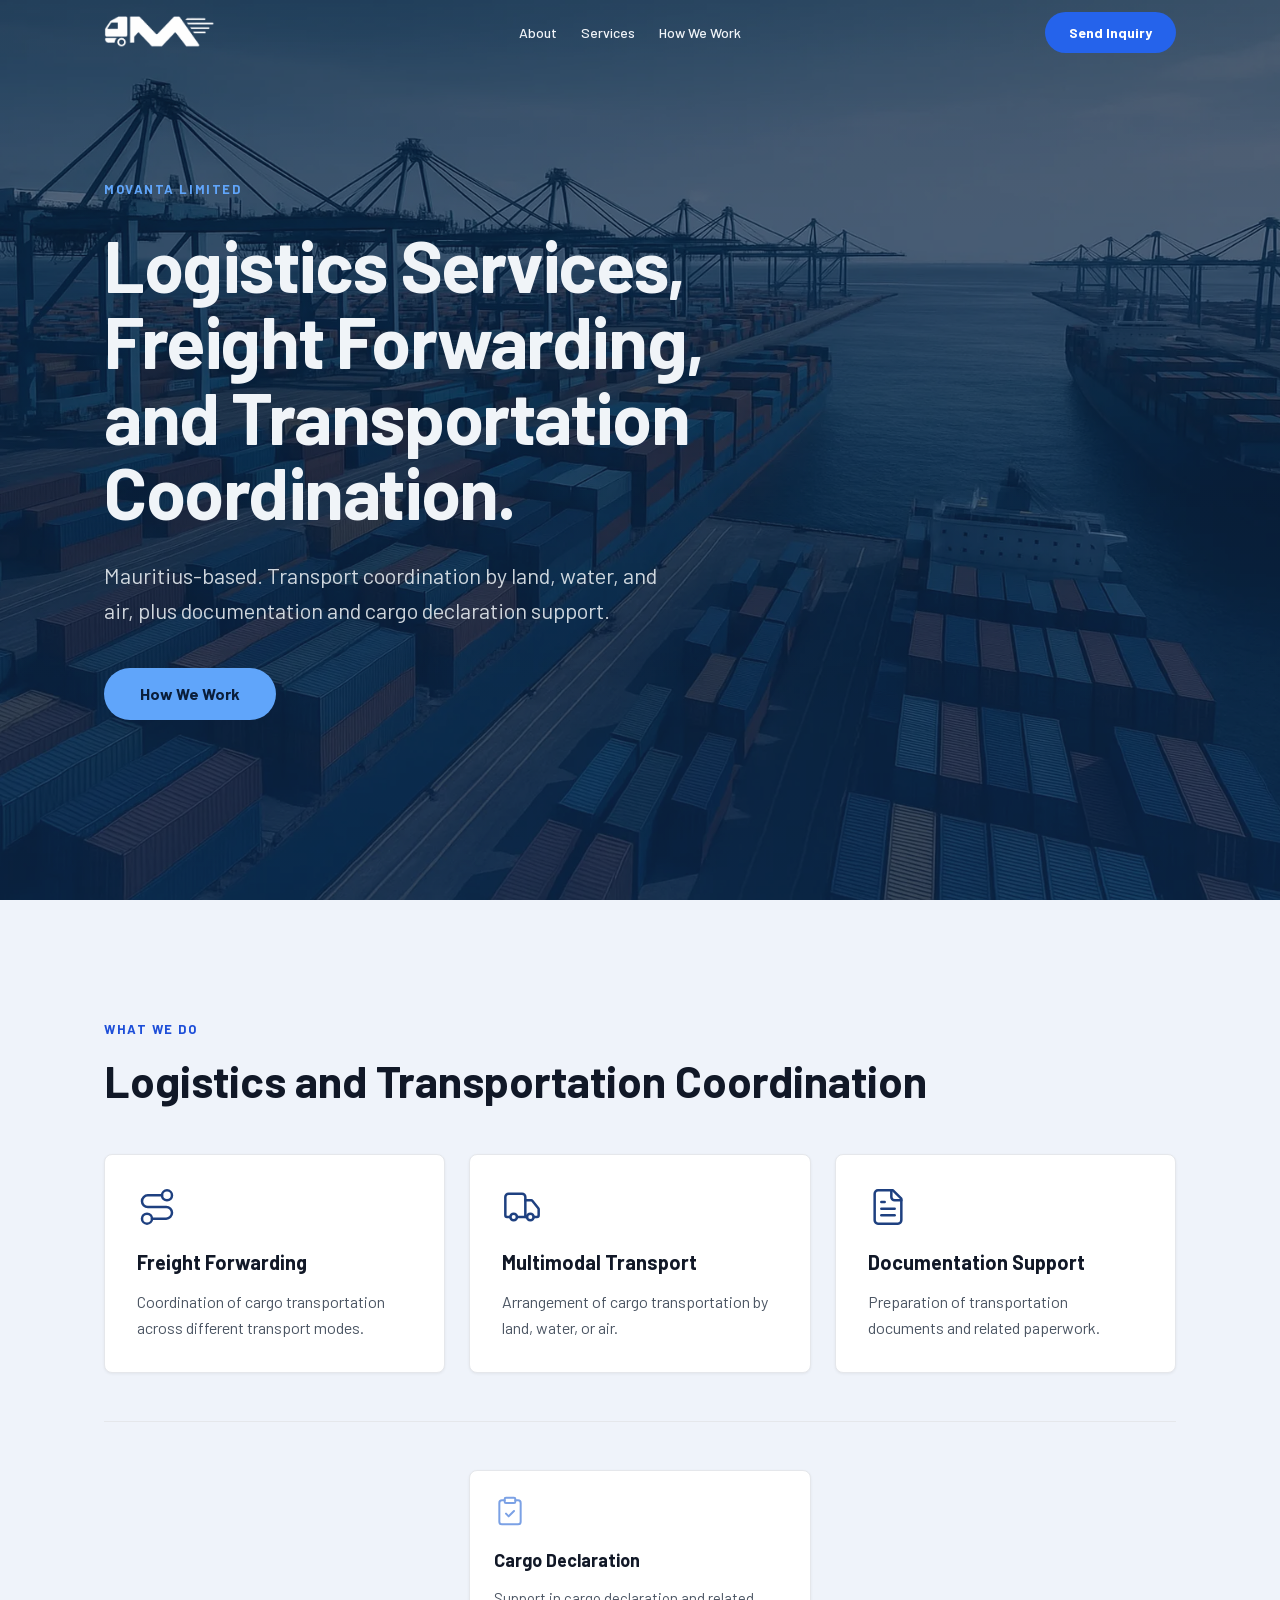
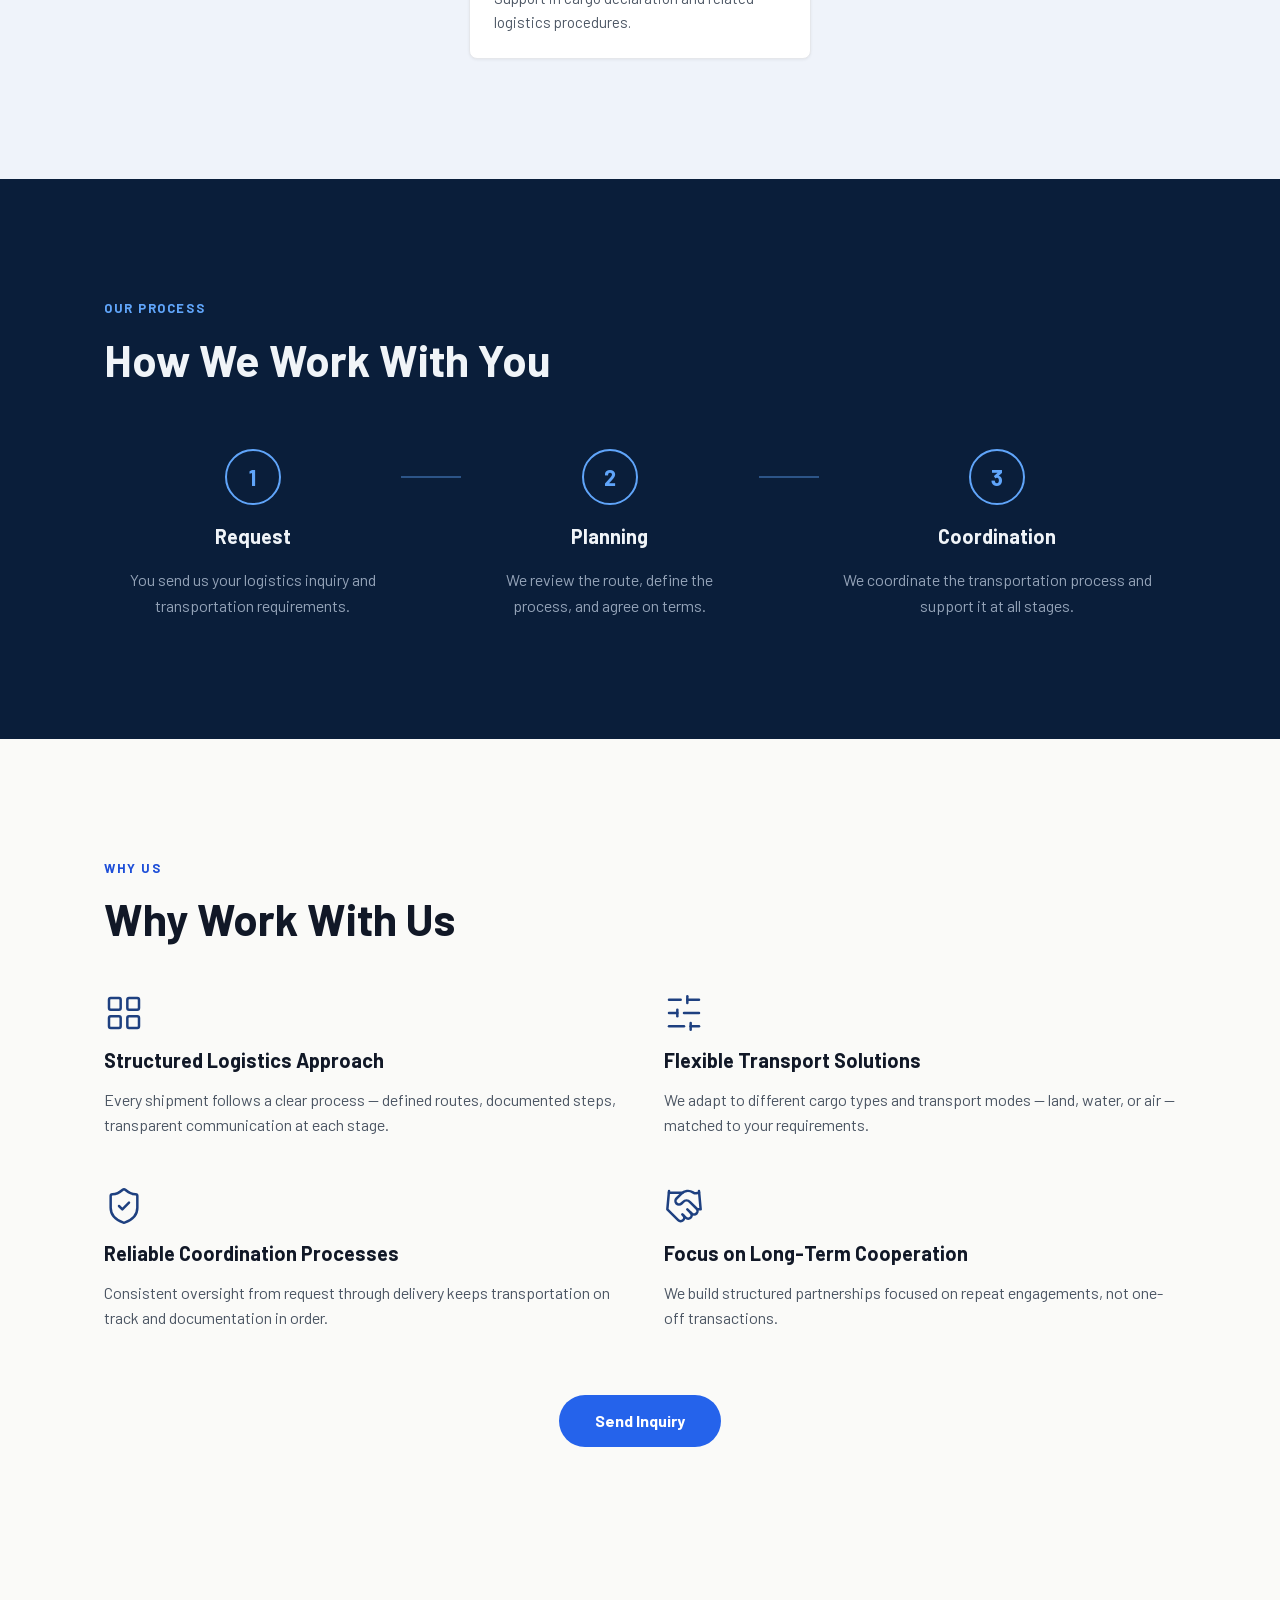
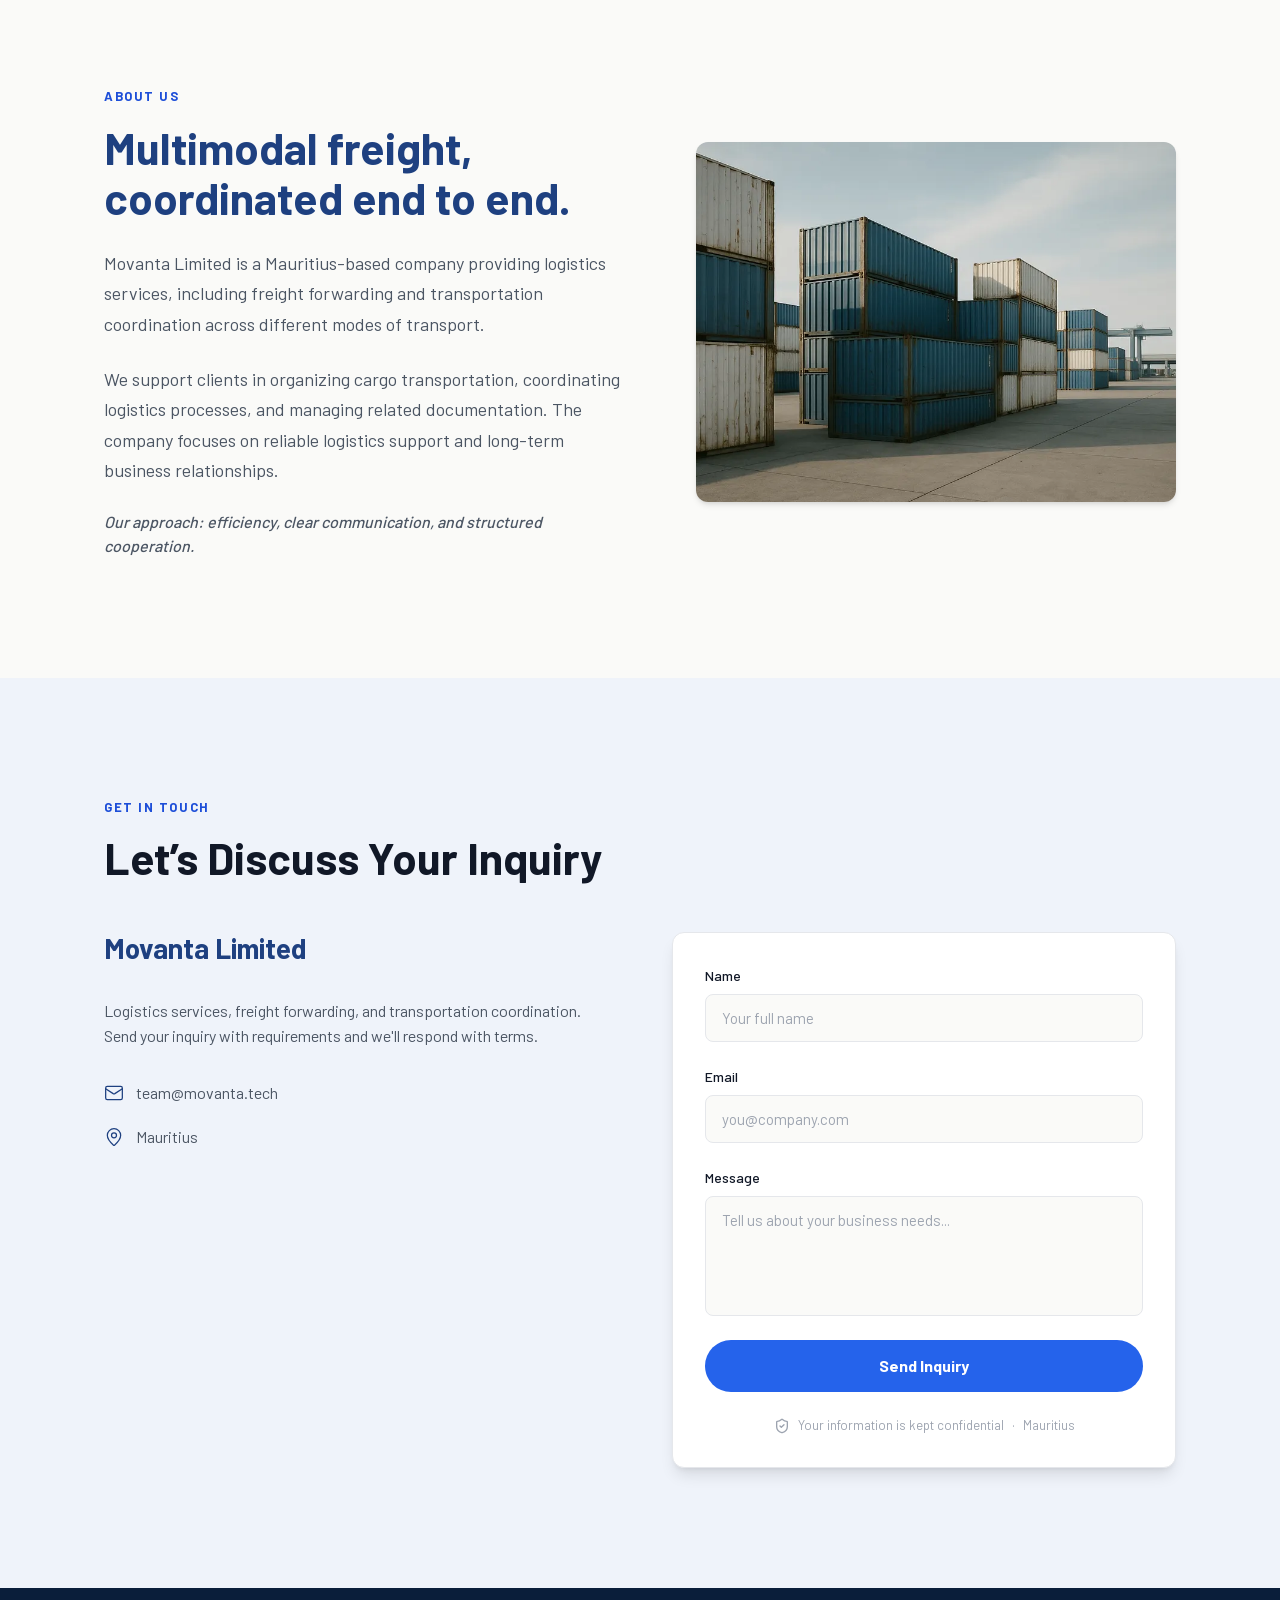
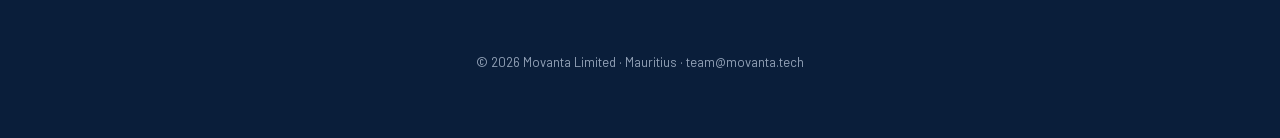
==== index.html @ 5a1a5548 "Deploy Movanta Limited website" ====
<!DOCTYPE html><!--Eg9eh6XH6yur9FbLB92dG--><html lang="en" class="__variable_bf9c13 __variable_6887cf"><head><meta charSet="utf-8"/><meta name="viewport" content="width=device-width, initial-scale=1"/><link rel="preload" href="/_next/static/media/61d96c4884191721-s.p.woff2" as="font" crossorigin="" type="font/woff2"/><link rel="preload" href="/_next/static/media/6ad0344ed98ac2e9-s.p.woff2" as="font" crossorigin="" type="font/woff2"/><link rel="preload" href="/_next/static/media/b0bb26939bb40fdb-s.p.woff2" as="font" crossorigin="" type="font/woff2"/><link rel="preload" as="image" href="/logo.png"/><link rel="stylesheet" href="/_next/static/css/20b2d3575bf70e50.css" data-precedence="next"/><link rel="preload" as="script" fetchPriority="low" href="/_next/static/chunks/webpack-4cebb625571c36fb.js"/><script src="/_next/static/chunks/4bd1b696-c023c6e3521b1417.js" async=""></script><script src="/_next/static/chunks/255-aaafc19c72668c72.js" async=""></script><script src="/_next/static/chunks/main-app-97379b2c31d2f01f.js" async=""></script><script src="/_next/static/chunks/931-a537509458502639.js" async=""></script><script src="/_next/static/chunks/app/page-fc265d6bd33efd11.js" async=""></script><meta name="next-size-adjust" content=""/><meta name="theme-color" content="#0a1e3a"/><title>Movanta — Logistics Services &amp; Freight Forwarding</title><meta name="description" content="Mauritius-based logistics support, freight forwarding, and transportation coordination for businesses operating across different regions."/><link rel="canonical" href="https://movanta.mu"/><meta property="og:title" content="Movanta — Logistics Services &amp; Freight Forwarding"/><meta property="og:description" content="Mauritius-based logistics support, freight forwarding, and transportation coordination for businesses operating across different regions."/><meta property="og:url" content="https://movanta.mu"/><meta property="og:image" content="https://movanta.mu/og.jpg"/><meta property="og:type" content="website"/><meta name="twitter:card" content="summary_large_image"/><meta name="twitter:title" content="Movanta — Logistics Services &amp; Freight Forwarding"/><meta name="twitter:description" content="Mauritius-based logistics support, freight forwarding, and transportation coordination for businesses operating across different regions."/><meta name="twitter:image" content="https://movanta.mu/og.jpg"/><link rel="icon" href="/favicon.png"/><script src="/_next/static/chunks/polyfills-42372ed130431b0a.js" noModule=""></script></head><body class="font-body antialiased"><div hidden=""><!--$--><!--/$--></div><header class="fixed top-0 left-0 z-50 w-full transition-all duration-200 ease-out bg-transparent"><nav class="mx-auto flex h-16 max-w-[1200px] items-center justify-between px-5 md:px-16"><a class="flex items-center" aria-label="Movanta" href="/"><img alt="Movanta" width="400" height="300" decoding="async" data-nimg="1" class="h-7 w-auto brightness-0 invert md:h-8" style="color:transparent" src="/logo.png"/></a><div class="hidden items-center gap-6 md:flex"><a class="font-body text-[14px] font-medium text-ink-light transition-colors hover:text-navy-400" href="#about">About</a><a class="font-body text-[14px] font-medium text-ink-light transition-colors hover:text-navy-400" href="#services">Services</a><a class="font-body text-[14px] font-medium text-ink-light transition-colors hover:text-navy-400" href="#how-we-work">How We Work</a></div><div class="flex items-center gap-4"><a class="hidden rounded-full bg-cta px-6 py-2.5 font-body text-[14px] font-semibold text-white transition-all hover:scale-[1.02] hover:bg-cta-hover md:inline-flex" href="#contacts">Send Inquiry</a><button class="-mr-3 rounded-lg p-3 text-ink-light transition-colors active:bg-white/5 md:hidden" aria-label="Open menu" aria-expanded="false" aria-controls="mobile-menu"><svg xmlns="http://www.w3.org/2000/svg" width="24" height="24" viewBox="0 0 24 24" fill="none" stroke="currentColor" stroke-width="2" stroke-linecap="round" stroke-linejoin="round" class="lucide lucide-menu" aria-hidden="true"><path d="M4 12h16"></path><path d="M4 18h16"></path><path d="M4 6h16"></path></svg></button></div></nav><div id="mobile-menu" aria-hidden="true" class="overflow-hidden bg-navy-950/95 backdrop-blur-[12px] transition-[max-height,opacity] duration-200 ease-out motion-reduce:transition-none md:hidden max-h-0 opacity-0"><div class="flex flex-col gap-1 px-5 pb-10 pt-2"><a tabindex="-1" class="-mx-2 block rounded-lg px-2 py-3 font-body text-[16px] font-medium text-ink-light transition-colors active:bg-white/5" href="#about">About</a><a tabindex="-1" class="-mx-2 block rounded-lg px-2 py-3 font-body text-[16px] font-medium text-ink-light transition-colors active:bg-white/5" href="#services">Services</a><a tabindex="-1" class="-mx-2 block rounded-lg px-2 py-3 font-body text-[16px] font-medium text-ink-light transition-colors active:bg-white/5" href="#how-we-work">How We Work</a><a tabindex="-1" class="mt-3 flex h-[52px] w-full items-center justify-center rounded-full bg-gold-500 font-body text-[16px] font-semibold text-navy-950 transition-all duration-250 ease-out hover:bg-gold-600 active:scale-[0.98]" href="#contacts">Send Inquiry</a></div></div></header><main><section id="hero" class="relative flex min-h-svh items-center overflow-hidden bg-navy-950 md:bg-gradient-to-b md:from-navy-950 md:to-navy-900 xl:min-h-screen"><div aria-hidden="true" class="absolute inset-0 hidden bg-cover bg-center opacity-35 md:block" style="background-image:url(&#x27;/hero.webp&#x27;)"></div><div class="relative z-10 mx-auto w-full max-w-[1200px] px-5 py-20 md:px-16 md:py-0"><div class="hero-animate flex max-w-[880px] flex-col gap-7"><p class="font-body text-[13px] font-semibold uppercase tracking-[0.12em] text-gold-500">Movanta Limited</p><h1 class="text-balance font-heading text-[clamp(1.75rem,7.5vw,2rem)] font-bold leading-[1.05] tracking-[-0.02em] text-ink-light md:text-[56px] lg:text-[72px]">Logistics Services, Freight Forwarding, and Transportation Coordination.</h1><p class="max-w-[580px] font-body text-[18px] font-normal leading-[1.6] text-ink-light/85 md:text-[20px] lg:text-[22px]">Mauritius-based. Transport coordination by land, water, and air, plus documentation and cargo declaration support.</p><div class="pt-3"><a class="inline-flex h-[52px] items-center justify-center rounded-full px-9 font-body text-[16px] font-semibold transition-all duration-250 ease-out bg-gold-500 text-navy-950 hover:bg-gold-600 hover:scale-[1.02]  disabled:cursor-not-allowed disabled:opacity-60" href="#how-we-work">How We Work</a></div></div></div><a aria-label="Scroll to next section" aria-hidden="false" tabindex="0" class="absolute inset-x-0 bottom-6 mx-auto w-fit text-gold-500/70 transition-opacity duration-300 hover:text-gold-500 md:hidden animate-scroll-hint" href="#services"><svg xmlns="http://www.w3.org/2000/svg" width="28" height="28" viewBox="0 0 24 24" fill="none" stroke="currentColor" stroke-width="1.5" stroke-linecap="round" stroke-linejoin="round" class="lucide lucide-chevron-down" aria-hidden="true"><path d="m6 9 6 6 6-6"></path></svg></a></section><div class="sr-hidden sr-mobile-on"><section id="services" class="scroll-mt-[48px] bg-surface-tinted"><div class="mx-auto max-w-[1200px] px-5 py-20 md:px-16 md:py-[80px] xl:py-[120px] flex flex-col gap-12 md:gap-10 xl:gap-12"><div class="flex flex-col gap-4"><p class="font-body text-[13px] font-semibold uppercase tracking-[0.12em] text-gold-700">What We Do</p><h2 class="text-balance font-heading text-[28px] font-semibold leading-[1.15] md:text-[36px] lg:text-[44px] text-ink">Logistics and Transportation Coordination</h2></div><div class="grid grid-cols-1 gap-4 md:grid-cols-2 md:gap-6 lg:grid-cols-3"><div class="flex h-full flex-col gap-5 rounded-lg border border-line bg-surface-card shadow-[0_1px_3px_rgba(0,0,0,0.06)] transition-all duration-300 ease-out hover:-translate-y-1 hover:shadow-[0_4px_12px_rgba(0,0,0,0.1)] p-8"><svg xmlns="http://www.w3.org/2000/svg" width="40" height="40" viewBox="0 0 24 24" fill="none" stroke="currentColor" stroke-width="1.5" stroke-linecap="round" stroke-linejoin="round" class="lucide lucide-route text-navy-800" aria-hidden="true"><circle cx="6" cy="19" r="3"></circle><path d="M9 19h8.5a3.5 3.5 0 0 0 0-7h-11a3.5 3.5 0 0 1 0-7H15"></path><circle cx="18" cy="5" r="3"></circle></svg><div class="flex flex-col gap-3"><h3 class="font-body text-ink text-[20px] font-bold">Freight Forwarding</h3><p class="font-body font-normal leading-[1.6] text-ink-muted text-[16px]">Coordination of cargo transportation across different transport modes.</p></div></div><div class="flex h-full flex-col gap-5 rounded-lg border border-line bg-surface-card shadow-[0_1px_3px_rgba(0,0,0,0.06)] transition-all duration-300 ease-out hover:-translate-y-1 hover:shadow-[0_4px_12px_rgba(0,0,0,0.1)] p-8"><svg xmlns="http://www.w3.org/2000/svg" width="40" height="40" viewBox="0 0 24 24" fill="none" stroke="currentColor" stroke-width="1.5" stroke-linecap="round" stroke-linejoin="round" class="lucide lucide-truck text-navy-800" aria-hidden="true"><path d="M14 18V6a2 2 0 0 0-2-2H4a2 2 0 0 0-2 2v11a1 1 0 0 0 1 1h2"></path><path d="M15 18H9"></path><path d="M19 18h2a1 1 0 0 0 1-1v-3.65a1 1 0 0 0-.22-.624l-3.48-4.35A1 1 0 0 0 17.52 8H14"></path><circle cx="17" cy="18" r="2"></circle><circle cx="7" cy="18" r="2"></circle></svg><div class="flex flex-col gap-3"><h3 class="font-body text-ink text-[20px] font-bold">Multimodal Transport</h3><p class="font-body font-normal leading-[1.6] text-ink-muted text-[16px]">Arrangement of cargo transportation by land, water, or air.</p></div></div><div class="flex h-full flex-col gap-5 rounded-lg border border-line bg-surface-card shadow-[0_1px_3px_rgba(0,0,0,0.06)] transition-all duration-300 ease-out hover:-translate-y-1 hover:shadow-[0_4px_12px_rgba(0,0,0,0.1)] p-8"><svg xmlns="http://www.w3.org/2000/svg" width="40" height="40" viewBox="0 0 24 24" fill="none" stroke="currentColor" stroke-width="1.5" stroke-linecap="round" stroke-linejoin="round" class="lucide lucide-file-text text-navy-800" aria-hidden="true"><path d="M15 2H6a2 2 0 0 0-2 2v16a2 2 0 0 0 2 2h12a2 2 0 0 0 2-2V7Z"></path><path d="M14 2v4a2 2 0 0 0 2 2h4"></path><path d="M10 9H8"></path><path d="M16 13H8"></path><path d="M16 17H8"></path></svg><div class="flex flex-col gap-3"><h3 class="font-body text-ink text-[20px] font-bold">Documentation Support</h3><p class="font-body font-normal leading-[1.6] text-ink-muted text-[16px]">Preparation of transportation documents and related paperwork.</p></div></div></div><hr class="border-line"/><div class="flex flex-col gap-4 md:flex-row md:justify-center md:gap-6"><div class="md:w-[calc((100%-1.5rem)/2)] md:shrink-0 lg:w-[calc((100%-3rem)/3)]"><div class="flex h-full flex-col gap-5 rounded-lg border border-line bg-surface-card shadow-[0_1px_3px_rgba(0,0,0,0.06)] transition-all duration-300 ease-out hover:-translate-y-1 hover:shadow-[0_4px_12px_rgba(0,0,0,0.1)] p-6"><svg xmlns="http://www.w3.org/2000/svg" width="32" height="32" viewBox="0 0 24 24" fill="none" stroke="currentColor" stroke-width="1.5" stroke-linecap="round" stroke-linejoin="round" class="lucide lucide-clipboard-check text-navy-400" aria-hidden="true"><rect width="8" height="4" x="8" y="2" rx="1" ry="1"></rect><path d="M16 4h2a2 2 0 0 1 2 2v14a2 2 0 0 1-2 2H6a2 2 0 0 1-2-2V6a2 2 0 0 1 2-2h2"></path><path d="m9 14 2 2 4-4"></path></svg><div class="flex flex-col gap-3"><h3 class="font-body text-ink text-[18px] font-semibold">Cargo Declaration</h3><p class="font-body font-normal leading-[1.6] text-ink-muted text-[15px]">Support in cargo declaration and related logistics procedures.</p></div></div></div></div></div></section></div><div class="sr-hidden"><section id="how-we-work" class="scroll-mt-[48px] bg-navy-950"><div class="mx-auto max-w-[1200px] px-5 py-20 md:px-16 md:py-[80px] xl:py-[120px] flex flex-col gap-12 md:gap-10 xl:gap-12"><div class="flex flex-col gap-4"><p class="font-body text-[13px] font-semibold uppercase tracking-[0.12em] text-gold-500">Our Process</p><h2 class="text-balance font-heading text-[28px] font-semibold leading-[1.15] md:text-[36px] lg:text-[44px] text-ink-light">How We Work With You</h2></div><div class="flex flex-col gap-4 pt-4 lg:flex-row lg:items-start lg:gap-0"><div class="flex flex-1 flex-col items-center lg:flex-row lg:items-start"><div class="flex flex-1 flex-col items-center gap-4 px-6"><div class="flex h-14 w-14 items-center justify-center rounded-full border-2 border-gold-500 bg-transparent"><span class="font-heading text-[22px] font-semibold text-gold-500">1</span></div><h3 class="text-center font-body text-[20px] font-bold text-ink-light">Request</h3><p class="text-center font-body text-[16px] font-normal leading-[1.6] text-ink-light-muted">You send us your logistics inquiry and transportation requirements.</p></div><div class="hidden h-14 w-[60px] items-center justify-center lg:flex"><div class="h-[2px] w-full bg-gold-500/40"></div></div><div class="mt-4 flex h-8 w-full items-center justify-center lg:hidden"><div class="h-full w-[2px] bg-gold-500/40"></div></div></div><div class="flex flex-1 flex-col items-center lg:flex-row lg:items-start"><div class="flex flex-1 flex-col items-center gap-4 px-6"><div class="flex h-14 w-14 items-center justify-center rounded-full border-2 border-gold-500 bg-transparent"><span class="font-heading text-[22px] font-semibold text-gold-500">2</span></div><h3 class="text-center font-body text-[20px] font-bold text-ink-light">Planning</h3><p class="text-center font-body text-[16px] font-normal leading-[1.6] text-ink-light-muted">We review the route, define the process, and agree on terms.</p></div><div class="hidden h-14 w-[60px] items-center justify-center lg:flex"><div class="h-[2px] w-full bg-gold-500/40"></div></div><div class="mt-4 flex h-8 w-full items-center justify-center lg:hidden"><div class="h-full w-[2px] bg-gold-500/40"></div></div></div><div class="flex flex-1 flex-col items-center lg:flex-row lg:items-start"><div class="flex flex-1 flex-col items-center gap-4 px-6"><div class="flex h-14 w-14 items-center justify-center rounded-full border-2 border-gold-500 bg-transparent"><span class="font-heading text-[22px] font-semibold text-gold-500">3</span></div><h3 class="text-center font-body text-[20px] font-bold text-ink-light">Coordination</h3><p class="text-center font-body text-[16px] font-normal leading-[1.6] text-ink-light-muted">We coordinate the transportation process and support it at all stages.</p></div></div></div></div></section></div><div class="sr-hidden"><section id="why-us" class="scroll-mt-[48px] bg-surface-warm"><div class="mx-auto max-w-[1200px] px-5 py-20 md:px-16 md:py-[80px] xl:py-[120px] flex flex-col gap-12 md:gap-10 xl:gap-12"><div class="flex flex-col gap-4"><p class="font-body text-[13px] font-semibold uppercase tracking-[0.12em] text-gold-700">Why Us</p><h2 class="text-balance font-heading text-[28px] font-semibold leading-[1.15] md:text-[36px] lg:text-[44px] text-ink">Why Work With Us</h2></div><div class="grid grid-cols-1 gap-10 md:grid-cols-2 md:gap-x-8 md:gap-y-10 xl:gap-12"><div class="flex flex-col gap-3"><svg xmlns="http://www.w3.org/2000/svg" width="40" height="40" viewBox="0 0 24 24" fill="none" stroke="currentColor" stroke-width="1.5" stroke-linecap="round" stroke-linejoin="round" class="lucide lucide-layout-grid text-navy-800" aria-hidden="true"><rect width="7" height="7" x="3" y="3" rx="1"></rect><rect width="7" height="7" x="14" y="3" rx="1"></rect><rect width="7" height="7" x="14" y="14" rx="1"></rect><rect width="7" height="7" x="3" y="14" rx="1"></rect></svg><h3 class="font-body text-[20px] font-bold text-ink">Structured Logistics Approach</h3><p class="font-body text-[16px] font-normal leading-[1.6] text-ink-muted">Every shipment follows a clear process — defined routes, documented steps, transparent communication at each stage.</p></div><div class="flex flex-col gap-3"><svg xmlns="http://www.w3.org/2000/svg" width="40" height="40" viewBox="0 0 24 24" fill="none" stroke="currentColor" stroke-width="1.5" stroke-linecap="round" stroke-linejoin="round" class="lucide lucide-sliders-horizontal text-navy-800" aria-hidden="true"><line x1="21" x2="14" y1="4" y2="4"></line><line x1="10" x2="3" y1="4" y2="4"></line><line x1="21" x2="12" y1="12" y2="12"></line><line x1="8" x2="3" y1="12" y2="12"></line><line x1="21" x2="16" y1="20" y2="20"></line><line x1="12" x2="3" y1="20" y2="20"></line><line x1="14" x2="14" y1="2" y2="6"></line><line x1="8" x2="8" y1="10" y2="14"></line><line x1="16" x2="16" y1="18" y2="22"></line></svg><h3 class="font-body text-[20px] font-bold text-ink">Flexible Transport Solutions</h3><p class="font-body text-[16px] font-normal leading-[1.6] text-ink-muted">We adapt to different cargo types and transport modes — land, water, or air — matched to your requirements.</p></div><div class="flex flex-col gap-3"><svg xmlns="http://www.w3.org/2000/svg" width="40" height="40" viewBox="0 0 24 24" fill="none" stroke="currentColor" stroke-width="1.5" stroke-linecap="round" stroke-linejoin="round" class="lucide lucide-shield-check text-navy-800" aria-hidden="true"><path d="M20 13c0 5-3.5 7.5-7.66 8.95a1 1 0 0 1-.67-.01C7.5 20.5 4 18 4 13V6a1 1 0 0 1 1-1c2 0 4.5-1.2 6.24-2.72a1.17 1.17 0 0 1 1.52 0C14.51 3.81 17 5 19 5a1 1 0 0 1 1 1z"></path><path d="m9 12 2 2 4-4"></path></svg><h3 class="font-body text-[20px] font-bold text-ink">Reliable Coordination Processes</h3><p class="font-body text-[16px] font-normal leading-[1.6] text-ink-muted">Consistent oversight from request through delivery keeps transportation on track and documentation in order.</p></div><div class="flex flex-col gap-3"><svg xmlns="http://www.w3.org/2000/svg" width="40" height="40" viewBox="0 0 24 24" fill="none" stroke="currentColor" stroke-width="1.5" stroke-linecap="round" stroke-linejoin="round" class="lucide lucide-handshake text-navy-800" aria-hidden="true"><path d="m11 17 2 2a1 1 0 1 0 3-3"></path><path d="m14 14 2.5 2.5a1 1 0 1 0 3-3l-3.88-3.88a3 3 0 0 0-4.24 0l-.88.88a1 1 0 1 1-3-3l2.81-2.81a5.79 5.79 0 0 1 7.06-.87l.47.28a2 2 0 0 0 1.42.25L21 4"></path><path d="m21 3 1 11h-2"></path><path d="M3 3 2 14l6.5 6.5a1 1 0 1 0 3-3"></path><path d="M3 4h8"></path></svg><h3 class="font-body text-[20px] font-bold text-ink">Focus on Long-Term Cooperation</h3><p class="font-body text-[16px] font-normal leading-[1.6] text-ink-muted">We build structured partnerships focused on repeat engagements, not one-off transactions.</p></div></div><div class="flex justify-center pt-4"><a class="inline-flex h-[52px] items-center justify-center rounded-full px-9 font-body text-[16px] font-semibold transition-all duration-250 ease-out bg-cta text-white hover:bg-cta-hover hover:scale-[1.02]  disabled:cursor-not-allowed disabled:opacity-60" href="#contacts">Send Inquiry</a></div></div></section></div><div class="sr-hidden"><section id="about" class="scroll-mt-[48px] bg-surface-warm"><div class="mx-auto max-w-[1200px] px-5 py-20 md:px-16 md:py-[80px] xl:py-[120px] flex flex-col items-center gap-16 lg:flex-row"><div class="flex flex-col gap-6 md:flex-1"><div class="flex flex-col gap-4"><p class="font-body text-[13px] font-semibold uppercase tracking-[0.12em] text-gold-700">About Us</p><h2 class="text-balance font-heading text-[28px] font-semibold leading-[1.15] md:text-[36px] lg:text-[44px] text-navy-800">Multimodal freight, coordinated end to end.</h2></div><p class="max-w-[600px] font-body text-[16px] font-normal leading-[1.7] text-ink-muted md:text-[18px]">Movanta Limited is a Mauritius-based company providing logistics services, including freight forwarding and transportation coordination across different modes of transport.</p><p class="max-w-[600px] font-body text-[16px] font-normal leading-[1.7] text-ink-muted md:text-[18px]">We support clients in organizing cargo transportation, coordinating logistics processes, and managing related documentation. The company focuses on reliable logistics support and long-term business relationships.</p><p class="max-w-[480px] font-body text-[16px] font-medium italic leading-[1.5] text-ink-muted">Our approach: efficiency, clear communication, and structured cooperation.</p></div><div class="w-full md:mx-auto md:max-w-[640px] lg:mx-0 lg:w-[480px] lg:max-w-none"><img alt="Movanta logistics coordination" loading="lazy" width="480" height="360" decoding="async" data-nimg="1" class="rounded-xl object-cover shadow-md" style="color:transparent" src="/about.webp"/></div></div></section></div><div class="sr-hidden"><section id="contacts" class="scroll-mt-[48px] bg-surface-tinted"><div class="mx-auto max-w-[1200px] px-5 py-20 md:px-16 md:py-[80px] xl:py-[120px] flex flex-col gap-12 md:gap-10 xl:gap-12"><div class="flex flex-col gap-4"><p class="font-body text-[13px] font-semibold uppercase tracking-[0.12em] text-gold-700">Get in Touch</p><h2 class="text-balance font-heading text-[28px] font-semibold leading-[1.15] md:text-[36px] lg:text-[44px] text-ink">Let’s Discuss Your Inquiry</h2></div><div class="flex flex-col gap-16 lg:flex-row"><div class="flex flex-col gap-8 md:flex-1"><h3 class="font-heading text-[20px] font-semibold leading-[1.2] text-navy-800 md:text-[28px]">Movanta Limited</h3><p class="font-body text-[16px] font-normal leading-[1.6] text-ink-muted">Logistics services, freight forwarding, and transportation coordination. Send your inquiry with requirements and we&#x27;ll respond with terms.</p><div class="flex flex-col gap-5"><div class="flex items-center gap-3"><svg xmlns="http://www.w3.org/2000/svg" width="20" height="20" viewBox="0 0 24 24" fill="none" stroke="currentColor" stroke-width="1.5" stroke-linecap="round" stroke-linejoin="round" class="lucide lucide-mail text-navy-800" aria-hidden="true"><path d="m22 7-8.991 5.727a2 2 0 0 1-2.009 0L2 7"></path><rect x="2" y="4" width="20" height="16" rx="2"></rect></svg><span class="font-body text-[16px] text-ink-muted">team@movanta.tech</span></div><div class="flex items-center gap-3"><svg xmlns="http://www.w3.org/2000/svg" width="20" height="20" viewBox="0 0 24 24" fill="none" stroke="currentColor" stroke-width="1.5" stroke-linecap="round" stroke-linejoin="round" class="lucide lucide-map-pin text-navy-800" aria-hidden="true"><path d="M20 10c0 4.993-5.539 10.193-7.399 11.799a1 1 0 0 1-1.202 0C9.539 20.193 4 14.993 4 10a8 8 0 0 1 16 0"></path><circle cx="12" cy="10" r="3"></circle></svg><span class="font-body text-[16px] text-ink-muted">Mauritius</span></div></div></div><div class="md:flex-1"><form noValidate="" class="flex flex-col gap-6 rounded-xl border border-line bg-surface-card p-8 shadow-lg"><input type="hidden" name="access_key" value="ade7d62b-9fcb-44cd-94a8-d58818f649f0"/><input type="hidden" name="subject" value="New inquiry from the Movanta Limited website"/><input type="checkbox" class="hidden" tabindex="-1" autoComplete="off" aria-hidden="true" name="botcheck"/><div class="flex flex-col gap-2"><label for="name" class="font-body text-[14px] font-medium text-ink">Name</label><input id="name" type="text" placeholder="Your full name" required="" class="w-full rounded-lg border bg-surface-warm px-4 font-body text-[15px] text-ink placeholder:text-ink-faint focus:outline-none focus:ring-2 border-line focus:ring-navy-400 h-12" name="name"/></div><div class="flex flex-col gap-2"><label for="email" class="font-body text-[14px] font-medium text-ink">Email</label><input id="email" type="email" placeholder="you@company.com" required="" class="w-full rounded-lg border bg-surface-warm px-4 font-body text-[15px] text-ink placeholder:text-ink-faint focus:outline-none focus:ring-2 border-line focus:ring-navy-400 h-12" name="email"/></div><div class="flex flex-col gap-2"><label for="message" class="font-body text-[14px] font-medium text-ink">Message</label><textarea id="message" name="message" placeholder="Tell us about your business needs..." rows="4" class="w-full rounded-lg border bg-surface-warm px-4 font-body text-[15px] text-ink placeholder:text-ink-faint focus:outline-none focus:ring-2 border-line focus:ring-navy-400 h-[120px] resize-none py-3"></textarea></div><button type="submit" class="inline-flex h-[52px] items-center justify-center rounded-full px-9 font-body text-[16px] font-semibold transition-all duration-250 ease-out bg-cta text-white hover:bg-cta-hover hover:scale-[1.02] w-full disabled:cursor-not-allowed disabled:opacity-60">Send Inquiry</button><div class="flex flex-col items-center gap-2 text-center md:flex-row md:flex-wrap md:justify-center md:gap-2"><svg xmlns="http://www.w3.org/2000/svg" width="16" height="16" viewBox="0 0 24 24" fill="none" stroke="currentColor" stroke-width="2" stroke-linecap="round" stroke-linejoin="round" class="lucide lucide-shield-check text-ink-faint" aria-hidden="true"><path d="M20 13c0 5-3.5 7.5-7.66 8.95a1 1 0 0 1-.67-.01C7.5 20.5 4 18 4 13V6a1 1 0 0 1 1-1c2 0 4.5-1.2 6.24-2.72a1.17 1.17 0 0 1 1.52 0C14.51 3.81 17 5 19 5a1 1 0 0 1 1 1z"></path><path d="m9 12 2 2 4-4"></path></svg><span class="font-body text-[13px] text-ink-faint">Your information is kept confidential<span class="ml-2 hidden md:inline">·</span></span><span class="font-body text-[13px] text-ink-faint">Mauritius</span></div></form></div></div></div></section></div></main><footer class="bg-navy-950"><div class="mx-auto max-w-[1200px] px-5 py-16 md:px-16 md:py-12 xl:py-16"><p class="mx-auto max-w-[640px] text-center font-body text-[13px] leading-relaxed text-ink-light-muted">© 2026 Movanta Limited · Mauritius · team@movanta.tech</p></div></footer><!--$--><!--/$--><script src="/_next/static/chunks/webpack-4cebb625571c36fb.js" id="_R_" async=""></script><script>(self.__next_f=self.__next_f||[]).push([0])</script><script>self.__next_f.push([1,"1:\"$Sreact.fragment\"\n2:I[9766,[],\"\"]\n3:I[8924,[],\"\"]\n4:I[1149,[\"931\",\"static/chunks/931-a537509458502639.js\",\"974\",\"static/chunks/app/page-fc265d6bd33efd11.js\"],\"NavBar\"]\n5:I[2619,[\"931\",\"static/chunks/931-a537509458502639.js\",\"974\",\"static/chunks/app/page-fc265d6bd33efd11.js\"],\"\"]\n6:I[8854,[\"931\",\"static/chunks/931-a537509458502639.js\",\"974\",\"static/chunks/app/page-fc265d6bd33efd11.js\"],\"HeroScrollHint\"]\n7:I[6985,[\"931\",\"static/chunks/931-a537509458502639.js\",\"974\",\"static/chunks/app/page-fc265d6bd33efd11.js\"],\"ScrollReveal\"]\n13:I[7150,[],\"\"]\n:HL[\"/_next/static/media/61d96c4884191721-s.p.woff2\",\"font\",{\"crossOrigin\":\"\",\"type\":\"font/woff2\"}]\n:HL[\"/_next/static/media/6ad0344ed98ac2e9-s.p.woff2\",\"font\",{\"crossOrigin\":\"\",\"type\":\"font/woff2\"}]\n:HL[\"/_next/static/media/b0bb26939bb40fdb-s.p.woff2\",\"font\",{\"crossOrigin\":\"\",\"type\":\"font/woff2\"}]\n:HL[\"/_next/static/css/20b2d3575bf70e50.css\",\"style\"]\n"])</script><script>self.__next_f.push([1,"0:{\"P\":null,\"b\":\"Eg9eh6XH6yur9FbLB92dG\",\"p\":\"\",\"c\":[\"\",\"\"],\"i\":false,\"f\":[[[\"\",{\"children\":[\"__PAGE__\",{}]},\"$undefined\",\"$undefined\",true],[\"\",[\"$\",\"$1\",\"c\",{\"children\":[[[\"$\",\"link\",\"0\",{\"rel\":\"stylesheet\",\"href\":\"/_next/static/css/20b2d3575bf70e50.css\",\"precedence\":\"next\",\"crossOrigin\":\"$undefined\",\"nonce\":\"$undefined\"}]],[\"$\",\"html\",null,{\"lang\":\"en\",\"className\":\"__variable_bf9c13 __variable_6887cf\",\"children\":[\"$\",\"body\",null,{\"className\":\"font-body antialiased\",\"children\":[\"$\",\"$L2\",null,{\"parallelRouterKey\":\"children\",\"error\":\"$undefined\",\"errorStyles\":\"$undefined\",\"errorScripts\":\"$undefined\",\"template\":[\"$\",\"$L3\",null,{}],\"templateStyles\":\"$undefined\",\"templateScripts\":\"$undefined\",\"notFound\":[[[\"$\",\"title\",null,{\"children\":\"404: This page could not be found.\"}],[\"$\",\"div\",null,{\"style\":{\"fontFamily\":\"system-ui,\\\"Segoe UI\\\",Roboto,Helvetica,Arial,sans-serif,\\\"Apple Color Emoji\\\",\\\"Segoe UI Emoji\\\"\",\"height\":\"100vh\",\"textAlign\":\"center\",\"display\":\"flex\",\"flexDirection\":\"column\",\"alignItems\":\"center\",\"justifyContent\":\"center\"},\"children\":[\"$\",\"div\",null,{\"children\":[[\"$\",\"style\",null,{\"dangerouslySetInnerHTML\":{\"__html\":\"body{color:#000;background:#fff;margin:0}.next-error-h1{border-right:1px solid rgba(0,0,0,.3)}@media (prefers-color-scheme:dark){body{color:#fff;background:#000}.next-error-h1{border-right:1px solid rgba(255,255,255,.3)}}\"}}],[\"$\",\"h1\",null,{\"className\":\"next-error-h1\",\"style\":{\"display\":\"inline-block\",\"margin\":\"0 20px 0 0\",\"padding\":\"0 23px 0 0\",\"fontSize\":24,\"fontWeight\":500,\"verticalAlign\":\"top\",\"lineHeight\":\"49px\"},\"children\":404}],[\"$\",\"div\",null,{\"style\":{\"display\":\"inline-block\"},\"children\":[\"$\",\"h2\",null,{\"style\":{\"fontSize\":14,\"fontWeight\":400,\"lineHeight\":\"49px\",\"margin\":0},\"children\":\"This page could not be found.\"}]}]]}]}]],[]],\"forbidden\":\"$undefined\",\"unauthorized\":\"$undefined\"}]}]}]]}],{\"children\":[\"__PAGE__\",[\"$\",\"$1\",\"c\",{\"children\":[[[\"$\",\"$L4\",null,{\"brand\":\"Movanta\",\"logoSrc\":\"/logo.png\",\"links\":[{\"label\":\"About\",\"href\":\"#about\"},{\"label\":\"Services\",\"href\":\"#services\"},{\"label\":\"How We Work\",\"href\":\"#how-we-work\"}],\"ctaLabel\":\"Send Inquiry\",\"ctaHref\":\"#contacts\"}],[\"$\",\"main\",null,{\"children\":[[\"$\",\"section\",null,{\"id\":\"hero\",\"className\":\"relative flex min-h-svh items-center overflow-hidden bg-navy-950 md:bg-gradient-to-b md:from-navy-950 md:to-navy-900 xl:min-h-screen\",\"children\":[[\"$\",\"div\",null,{\"aria-hidden\":true,\"className\":\"absolute inset-0 hidden bg-cover bg-center opacity-35 md:block\",\"style\":{\"backgroundImage\":\"url('/hero.webp')\"}}],[\"$\",\"div\",null,{\"className\":\"relative z-10 mx-auto w-full max-w-[1200px] px-5 py-20 md:px-16 md:py-0\",\"children\":[\"$\",\"div\",null,{\"className\":\"hero-animate flex max-w-[880px] flex-col gap-7\",\"children\":[[\"$\",\"p\",null,{\"className\":\"font-body text-[13px] font-semibold uppercase tracking-[0.12em] text-gold-500\",\"children\":\"Movanta Limited\"}],[\"$\",\"h1\",null,{\"className\":\"text-balance font-heading text-[clamp(1.75rem,7.5vw,2rem)] font-bold leading-[1.05] tracking-[-0.02em] text-ink-light md:text-[56px] lg:text-[72px]\",\"children\":\"Logistics Services, Freight Forwarding, and Transportation Coordination.\"}],[\"$\",\"p\",null,{\"className\":\"max-w-[580px] font-body text-[18px] font-normal leading-[1.6] text-ink-light/85 md:text-[20px] lg:text-[22px]\",\"children\":\"Mauritius-based. Transport coordination by land, water, and air, plus documentation and cargo declaration support.\"}],[\"$\",\"div\",null,{\"className\":\"pt-3\",\"children\":[\"$\",\"$L5\",null,{\"href\":\"#how-we-work\",\"className\":\"inline-flex h-[52px] items-center justify-center rounded-full px-9 font-body text-[16px] font-semibold transition-all duration-250 ease-out bg-gold-500 text-navy-950 hover:bg-gold-600 hover:scale-[1.02]  disabled:cursor-not-allowed disabled:opacity-60\",\"children\":\"How We Work\"}]}]]}]}],[\"$\",\"$L6\",null,{}]]}],[\"$\",\"$L7\",null,{\"className\":\"sr-mobile-on\",\"children\":[\"$\",\"section\",null,{\"id\":\"services\",\"className\":\"scroll-mt-[48px] bg-surface-tinted\",\"children\":[\"$\",\"div\",null,{\"className\":\"mx-auto max-w-[1200px] px-5 py-20 md:px-16 md:py-[80px] xl:py-[120px] flex flex-col gap-12 md:gap-10 xl:gap-12\",\"children\":[[\"$\",\"div\",null,{\"className\":\"flex flex-col gap-4\",\"children\":[[\"$\",\"p\",null,{\"className\":\"font-body text-[13px] font-semibold uppercase tracking-[0.12em] text-gold-700\",\"children\":\"What We Do\"}],\"$L8\"]}],\"$L9\",\"$La\",\"$Lb\"]}]}]}],\"$Lc\",\"$Ld\",\"$Le\",\"$Lf\"]}],\"$L10\"],null,\"$L11\"]}],{},null,false]},null,false],\"$L12\",false]],\"m\":\"$undefined\",\"G\":[\"$13\",[]],\"s\":false,\"S\":true}\n"])</script><script>self.__next_f.push([1,"1c:I[1356,[\"931\",\"static/chunks/931-a537509458502639.js\",\"974\",\"static/chunks/app/page-fc265d6bd33efd11.js\"],\"Image\"]\n1d:I[7250,[\"931\",\"static/chunks/931-a537509458502639.js\",\"974\",\"static/chunks/app/page-fc265d6bd33efd11.js\"],\"ContactsSection\"]\n1e:I[4431,[],\"OutletBoundary\"]\n20:I[5278,[],\"AsyncMetadataOutlet\"]\n22:I[4431,[],\"ViewportBoundary\"]\n24:I[4431,[],\"MetadataBoundary\"]\n25:\"$Sreact.suspense\"\n8:[\"$\",\"h2\",null,{\"className\":\"text-balance font-heading text-[28px] font-semibold leading-[1.15] md:text-[36px] lg:text-[44px] text-ink\",\"children\":\"Logistics and Transportation Coordination\"}]\n"])</script><script>self.__next_f.push([1,"9:[\"$\",\"div\",null,{\"className\":\"grid grid-cols-1 gap-4 md:grid-cols-2 md:gap-6 lg:grid-cols-3\",\"children\":[[\"$\",\"div\",\"Freight Forwarding\",{\"className\":\"flex h-full flex-col gap-5 rounded-lg border border-line bg-surface-card shadow-[0_1px_3px_rgba(0,0,0,0.06)] transition-all duration-300 ease-out hover:-translate-y-1 hover:shadow-[0_4px_12px_rgba(0,0,0,0.1)] p-8\",\"children\":[[\"$\",\"svg\",null,{\"ref\":\"$undefined\",\"xmlns\":\"http://www.w3.org/2000/svg\",\"width\":40,\"height\":40,\"viewBox\":\"0 0 24 24\",\"fill\":\"none\",\"stroke\":\"currentColor\",\"strokeWidth\":1.5,\"strokeLinecap\":\"round\",\"strokeLinejoin\":\"round\",\"className\":\"lucide lucide-route text-navy-800\",\"aria-hidden\":\"true\",\"children\":[[\"$\",\"circle\",\"1kj8tv\",{\"cx\":\"6\",\"cy\":\"19\",\"r\":\"3\"}],[\"$\",\"path\",\"1d8sl\",{\"d\":\"M9 19h8.5a3.5 3.5 0 0 0 0-7h-11a3.5 3.5 0 0 1 0-7H15\"}],[\"$\",\"circle\",\"gq8acd\",{\"cx\":\"18\",\"cy\":\"5\",\"r\":\"3\"}],\"$undefined\"]}],[\"$\",\"div\",null,{\"className\":\"flex flex-col gap-3\",\"children\":[[\"$\",\"h3\",null,{\"className\":\"font-body text-ink text-[20px] font-bold\",\"children\":\"Freight Forwarding\"}],[\"$\",\"p\",null,{\"className\":\"font-body font-normal leading-[1.6] text-ink-muted text-[16px]\",\"children\":\"Coordination of cargo transportation across different transport modes.\"}]]}]]}],[\"$\",\"div\",\"Multimodal Transport\",{\"className\":\"flex h-full flex-col gap-5 rounded-lg border border-line bg-surface-card shadow-[0_1px_3px_rgba(0,0,0,0.06)] transition-all duration-300 ease-out hover:-translate-y-1 hover:shadow-[0_4px_12px_rgba(0,0,0,0.1)] p-8\",\"children\":[[\"$\",\"svg\",null,{\"ref\":\"$undefined\",\"xmlns\":\"http://www.w3.org/2000/svg\",\"width\":40,\"height\":40,\"viewBox\":\"0 0 24 24\",\"fill\":\"none\",\"stroke\":\"currentColor\",\"strokeWidth\":1.5,\"strokeLinecap\":\"round\",\"strokeLinejoin\":\"round\",\"className\":\"lucide lucide-truck text-navy-800\",\"aria-hidden\":\"true\",\"children\":[[\"$\",\"path\",\"wrbu53\",{\"d\":\"M14 18V6a2 2 0 0 0-2-2H4a2 2 0 0 0-2 2v11a1 1 0 0 0 1 1h2\"}],[\"$\",\"path\",\"1lyqi6\",{\"d\":\"M15 18H9\"}],[\"$\",\"path\",\"lysw3i\",{\"d\":\"M19 18h2a1 1 0 0 0 1-1v-3.65a1 1 0 0 0-.22-.624l-3.48-4.35A1 1 0 0 0 17.52 8H14\"}],[\"$\",\"circle\",\"332jqn\",{\"cx\":\"17\",\"cy\":\"18\",\"r\":\"2\"}],[\"$\",\"circle\",\"19iecd\",{\"cx\":\"7\",\"cy\":\"18\",\"r\":\"2\"}],\"$undefined\"]}],[\"$\",\"div\",null,{\"className\":\"flex flex-col gap-3\",\"children\":[[\"$\",\"h3\",null,{\"className\":\"font-body text-ink text-[20px] font-bold\",\"children\":\"Multimodal Transport\"}],[\"$\",\"p\",null,{\"className\":\"font-body font-normal leading-[1.6] text-ink-muted text-[16px]\",\"children\":\"Arrangement of cargo transportation by land, water, or air.\"}]]}]]}],[\"$\",\"div\",\"Documentation Support\",{\"className\":\"flex h-full flex-col gap-5 rounded-lg border border-line bg-surface-card shadow-[0_1px_3px_rgba(0,0,0,0.06)] transition-all duration-300 ease-out hover:-translate-y-1 hover:shadow-[0_4px_12px_rgba(0,0,0,0.1)] p-8\",\"children\":[[\"$\",\"svg\",null,{\"ref\":\"$undefined\",\"xmlns\":\"http://www.w3.org/2000/svg\",\"width\":40,\"height\":40,\"viewBox\":\"0 0 24 24\",\"fill\":\"none\",\"stroke\":\"currentColor\",\"strokeWidth\":1.5,\"strokeLinecap\":\"round\",\"strokeLinejoin\":\"round\",\"className\":\"lucide lucide-file-text text-navy-800\",\"aria-hidden\":\"true\",\"children\":[[\"$\",\"path\",\"1rqfz7\",{\"d\":\"M15 2H6a2 2 0 0 0-2 2v16a2 2 0 0 0 2 2h12a2 2 0 0 0 2-2V7Z\"}],[\"$\",\"path\",\"tnqrlb\",{\"d\":\"M14 2v4a2 2 0 0 0 2 2h4\"}],[\"$\",\"path\",\"b1mrlr\",{\"d\":\"M10 9H8\"}],[\"$\",\"path\",\"t4e002\",{\"d\":\"M16 13H8\"}],[\"$\",\"path\",\"z1uh3a\",{\"d\":\"M16 17H8\"}],\"$undefined\"]}],[\"$\",\"div\",null,{\"className\":\"flex flex-col gap-3\",\"children\":[[\"$\",\"h3\",null,{\"className\":\"font-body text-ink text-[20px] font-bold\",\"children\":\"Documentation Support\"}],[\"$\",\"p\",null,{\"className\":\"font-body font-normal leading-[1.6] text-ink-muted text-[16px]\",\"children\":\"Preparation of transportation documents and related paperwork.\"}]]}]]}]]}]\n"])</script><script>self.__next_f.push([1,"a:[\"$\",\"hr\",null,{\"className\":\"border-line\"}]\n"])</script><script>self.__next_f.push([1,"b:[\"$\",\"div\",null,{\"className\":\"flex flex-col gap-4 md:flex-row md:justify-center md:gap-6\",\"children\":[[\"$\",\"div\",\"Cargo Declaration\",{\"className\":\"md:w-[calc((100%-1.5rem)/2)] md:shrink-0 lg:w-[calc((100%-3rem)/3)]\",\"children\":[\"$\",\"div\",null,{\"className\":\"flex h-full flex-col gap-5 rounded-lg border border-line bg-surface-card shadow-[0_1px_3px_rgba(0,0,0,0.06)] transition-all duration-300 ease-out hover:-translate-y-1 hover:shadow-[0_4px_12px_rgba(0,0,0,0.1)] p-6\",\"children\":[[\"$\",\"svg\",null,{\"ref\":\"$undefined\",\"xmlns\":\"http://www.w3.org/2000/svg\",\"width\":32,\"height\":32,\"viewBox\":\"0 0 24 24\",\"fill\":\"none\",\"stroke\":\"currentColor\",\"strokeWidth\":1.5,\"strokeLinecap\":\"round\",\"strokeLinejoin\":\"round\",\"className\":\"lucide lucide-clipboard-check text-navy-400\",\"aria-hidden\":\"true\",\"children\":[[\"$\",\"rect\",\"tgr4d6\",{\"width\":\"8\",\"height\":\"4\",\"x\":\"8\",\"y\":\"2\",\"rx\":\"1\",\"ry\":\"1\"}],[\"$\",\"path\",\"116196\",{\"d\":\"M16 4h2a2 2 0 0 1 2 2v14a2 2 0 0 1-2 2H6a2 2 0 0 1-2-2V6a2 2 0 0 1 2-2h2\"}],[\"$\",\"path\",\"df797q\",{\"d\":\"m9 14 2 2 4-4\"}],\"$undefined\"]}],[\"$\",\"div\",null,{\"className\":\"flex flex-col gap-3\",\"children\":[[\"$\",\"h3\",null,{\"className\":\"font-body text-ink text-[18px] font-semibold\",\"children\":\"Cargo Declaration\"}],[\"$\",\"p\",null,{\"className\":\"font-body font-normal leading-[1.6] text-ink-muted text-[15px]\",\"children\":\"Support in cargo declaration and related logistics procedures.\"}]]}]]}]}]]}]\n"])</script><script>self.__next_f.push([1,"c:[\"$\",\"$L7\",null,{\"children\":[\"$\",\"section\",null,{\"id\":\"how-we-work\",\"className\":\"scroll-mt-[48px] bg-navy-950\",\"children\":[\"$\",\"div\",null,{\"className\":\"mx-auto max-w-[1200px] px-5 py-20 md:px-16 md:py-[80px] xl:py-[120px] flex flex-col gap-12 md:gap-10 xl:gap-12\",\"children\":[[\"$\",\"div\",null,{\"className\":\"flex flex-col gap-4\",\"children\":[[\"$\",\"p\",null,{\"className\":\"font-body text-[13px] font-semibold uppercase tracking-[0.12em] text-gold-500\",\"children\":\"Our Process\"}],[\"$\",\"h2\",null,{\"className\":\"text-balance font-heading text-[28px] font-semibold leading-[1.15] md:text-[36px] lg:text-[44px] text-ink-light\",\"children\":\"How We Work With You\"}]]}],[\"$\",\"div\",null,{\"className\":\"flex flex-col gap-4 pt-4 lg:flex-row lg:items-start lg:gap-0\",\"children\":[[\"$\",\"div\",\"1\",{\"className\":\"flex flex-1 flex-col items-center lg:flex-row lg:items-start\",\"children\":[[\"$\",\"div\",null,{\"className\":\"flex flex-1 flex-col items-center gap-4 px-6\",\"children\":[[\"$\",\"div\",null,{\"className\":\"flex h-14 w-14 items-center justify-center rounded-full border-2 border-gold-500 bg-transparent\",\"children\":[\"$\",\"span\",null,{\"className\":\"font-heading text-[22px] font-semibold text-gold-500\",\"children\":1}]}],[\"$\",\"h3\",null,{\"className\":\"text-center font-body text-[20px] font-bold text-ink-light\",\"children\":\"Request\"}],[\"$\",\"p\",null,{\"className\":\"text-center font-body text-[16px] font-normal leading-[1.6] text-ink-light-muted\",\"children\":\"You send us your logistics inquiry and transportation requirements.\"}]]}],[[\"$\",\"div\",null,{\"className\":\"hidden h-14 w-[60px] items-center justify-center lg:flex\",\"children\":[\"$\",\"div\",null,{\"className\":\"h-[2px] w-full bg-gold-500/40\"}]}],[\"$\",\"div\",null,{\"className\":\"mt-4 flex h-8 w-full items-center justify-center lg:hidden\",\"children\":[\"$\",\"div\",null,{\"className\":\"h-full w-[2px] bg-gold-500/40\"}]}]]]}],[\"$\",\"div\",\"2\",{\"className\":\"flex flex-1 flex-col items-center lg:flex-row lg:items-start\",\"children\":[[\"$\",\"div\",null,{\"className\":\"flex flex-1 flex-col items-center gap-4 px-6\",\"children\":[[\"$\",\"div\",null,{\"className\":\"flex h-14 w-14 items-center justify-center rounded-full border-2 border-gold-500 bg-transparent\",\"children\":[\"$\",\"span\",null,{\"className\":\"font-heading text-[22px] font-semibold text-gold-500\",\"children\":2}]}],[\"$\",\"h3\",null,{\"className\":\"text-center font-body text-[20px] font-bold text-ink-light\",\"children\":\"Planning\"}],[\"$\",\"p\",null,{\"className\":\"text-center font-body text-[16px] font-normal leading-[1.6] text-ink-light-muted\",\"children\":\"We review the route, define the process, and agree on terms.\"}]]}],[[\"$\",\"div\",null,{\"className\":\"hidden h-14 w-[60px] items-center justify-center lg:flex\",\"children\":[\"$\",\"div\",null,{\"className\":\"h-[2px] w-full bg-gold-500/40\"}]}],[\"$\",\"div\",null,{\"className\":\"mt-4 flex h-8 w-full items-center justify-center lg:hidden\",\"children\":[\"$\",\"div\",null,{\"className\":\"h-full w-[2px] bg-gold-500/40\"}]}]]]}],[\"$\",\"div\",\"3\",{\"className\":\"flex flex-1 flex-col items-center lg:flex-row lg:items-start\",\"children\":[[\"$\",\"div\",null,{\"className\":\"flex flex-1 flex-col items-center gap-4 px-6\",\"children\":[[\"$\",\"div\",null,{\"className\":\"flex h-14 w-14 items-center justify-center rounded-full border-2 border-gold-500 bg-transparent\",\"children\":[\"$\",\"span\",null,{\"className\":\"font-heading text-[22px] font-semibold text-gold-500\",\"children\":3}]}],[\"$\",\"h3\",null,{\"className\":\"text-center font-body text-[20px] font-bold text-ink-light\",\"children\":\"Coordination\"}],[\"$\",\"p\",null,{\"className\":\"text-center font-body text-[16px] font-normal leading-[1.6] text-ink-light-muted\",\"children\":\"We coordinate the transportation process and support it at all stages.\"}]]}],false]}]]}]]}]}]}]\n"])</script><script>self.__next_f.push([1,"d:[\"$\",\"$L7\",null,{\"children\":[\"$\",\"section\",null,{\"id\":\"why-us\",\"className\":\"scroll-mt-[48px] bg-surface-warm\",\"children\":[\"$\",\"div\",null,{\"className\":\"mx-auto max-w-[1200px] px-5 py-20 md:px-16 md:py-[80px] xl:py-[120px] flex flex-col gap-12 md:gap-10 xl:gap-12\",\"children\":[[\"$\",\"div\",null,{\"className\":\"flex flex-col gap-4\",\"children\":[[\"$\",\"p\",null,{\"className\":\"font-body text-[13px] font-semibold uppercase tracking-[0.12em] text-gold-700\",\"children\":\"Why Us\"}],[\"$\",\"h2\",null,{\"className\":\"text-balance font-heading text-[28px] font-semibold leading-[1.15] md:text-[36px] lg:text-[44px] text-ink\",\"children\":\"Why Work With Us\"}]]}],[\"$\",\"div\",null,{\"className\":\"grid grid-cols-1 gap-10 md:grid-cols-2 md:gap-x-8 md:gap-y-10 xl:gap-12\",\"children\":[[\"$\",\"div\",\"Structured Logistics Approach\",{\"className\":\"flex flex-col gap-3\",\"children\":[[\"$\",\"svg\",null,{\"ref\":\"$undefined\",\"xmlns\":\"http://www.w3.org/2000/svg\",\"width\":40,\"height\":40,\"viewBox\":\"0 0 24 24\",\"fill\":\"none\",\"stroke\":\"currentColor\",\"strokeWidth\":1.5,\"strokeLinecap\":\"round\",\"strokeLinejoin\":\"round\",\"className\":\"lucide lucide-layout-grid text-navy-800\",\"aria-hidden\":\"true\",\"children\":[[\"$\",\"rect\",\"1g98yp\",{\"width\":\"7\",\"height\":\"7\",\"x\":\"3\",\"y\":\"3\",\"rx\":\"1\"}],[\"$\",\"rect\",\"6d4xhi\",{\"width\":\"7\",\"height\":\"7\",\"x\":\"14\",\"y\":\"3\",\"rx\":\"1\"}],[\"$\",\"rect\",\"nxv5o0\",{\"width\":\"7\",\"height\":\"7\",\"x\":\"14\",\"y\":\"14\",\"rx\":\"1\"}],[\"$\",\"rect\",\"1bb6yr\",{\"width\":\"7\",\"height\":\"7\",\"x\":\"3\",\"y\":\"14\",\"rx\":\"1\"}],\"$undefined\"]}],[\"$\",\"h3\",null,{\"className\":\"font-body text-[20px] font-bold text-ink\",\"children\":\"Structured Logistics Approach\"}],[\"$\",\"p\",null,{\"className\":\"font-body text-[16px] font-normal leading-[1.6] text-ink-muted\",\"children\":\"Every shipment follows a clear process — defined routes, documented steps, transparent communication at each stage.\"}]]}],[\"$\",\"div\",\"Flexible Transport Solutions\",{\"className\":\"flex flex-col gap-3\",\"children\":[[\"$\",\"svg\",null,{\"ref\":\"$undefined\",\"xmlns\":\"http://www.w3.org/2000/svg\",\"width\":40,\"height\":40,\"viewBox\":\"0 0 24 24\",\"fill\":\"none\",\"stroke\":\"currentColor\",\"strokeWidth\":1.5,\"strokeLinecap\":\"round\",\"strokeLinejoin\":\"round\",\"className\":\"lucide lucide-sliders-horizontal text-navy-800\",\"aria-hidden\":\"true\",\"children\":[[\"$\",\"line\",\"obuewd\",{\"x1\":\"21\",\"x2\":\"14\",\"y1\":\"4\",\"y2\":\"4\"}],[\"$\",\"line\",\"1q6298\",{\"x1\":\"10\",\"x2\":\"3\",\"y1\":\"4\",\"y2\":\"4\"}],[\"$\",\"line\",\"1iu8h1\",{\"x1\":\"21\",\"x2\":\"12\",\"y1\":\"12\",\"y2\":\"12\"}],[\"$\",\"line\",\"ntss68\",{\"x1\":\"8\",\"x2\":\"3\",\"y1\":\"12\",\"y2\":\"12\"}],[\"$\",\"line\",\"14d8ph\",{\"x1\":\"21\",\"x2\":\"16\",\"y1\":\"20\",\"y2\":\"20\"}],[\"$\",\"line\",\"m0wm8r\",{\"x1\":\"12\",\"x2\":\"3\",\"y1\":\"20\",\"y2\":\"20\"}],[\"$\",\"line\",\"14e1ph\",{\"x1\":\"14\",\"x2\":\"14\",\"y1\":\"2\",\"y2\":\"6\"}],[\"$\",\"line\",\"1i6ji0\",{\"x1\":\"8\",\"x2\":\"8\",\"y1\":\"10\",\"y2\":\"14\"}],[\"$\",\"line\",\"1lctlv\",{\"x1\":\"16\",\"x2\":\"16\",\"y1\":\"18\",\"y2\":\"22\"}],\"$undefined\"]}],[\"$\",\"h3\",null,{\"className\":\"font-body text-[20px] font-bold text-ink\",\"children\":\"Flexible Transport Solutions\"}],[\"$\",\"p\",null,{\"className\":\"font-body text-[16px] font-normal leading-[1.6] text-ink-muted\",\"children\":\"We adapt to different cargo types and transport modes — land, water, or air — matched to your requirements.\"}]]}],[\"$\",\"div\",\"Reliable Coordination Processes\",{\"className\":\"flex flex-col gap-3\",\"children\":[[\"$\",\"svg\",null,{\"ref\":\"$undefined\",\"xmlns\":\"http://www.w3.org/2000/svg\",\"width\":40,\"height\":40,\"viewBox\":\"0 0 24 24\",\"fill\":\"none\",\"stroke\":\"currentColor\",\"strokeWidth\":1.5,\"strokeLinecap\":\"round\",\"strokeLinejoin\":\"round\",\"className\":\"lucide lucide-shield-check text-navy-800\",\"aria-hidden\":\"true\",\"children\":[[\"$\",\"path\",\"oel41y\",{\"d\":\"M20 13c0 5-3.5 7.5-7.66 8.95a1 1 0 0 1-.67-.01C7.5 20.5 4 18 4 13V6a1 1 0 0 1 1-1c2 0 4.5-1.2 6.24-2.72a1.17 1.17 0 0 1 1.52 0C14.51 3.81 17 5 19 5a1 1 0 0 1 1 1z\"}],[\"$\",\"path\",\"dzmm74\",{\"d\":\"m9 12 2 2 4-4\"}],\"$undefined\"]}],[\"$\",\"h3\",null,{\"className\":\"font-body text-[20px] font-bold text-ink\",\"children\":\"Reliable Coordination Processes\"}],[\"$\",\"p\",null,{\"className\":\"font-body text-[16px] font-normal leading-[1.6] text-ink-muted\",\"children\":\"Consistent oversight from request through delivery keeps transportation on track and documentation in order.\"}]]}],[\"$\",\"div\",\"Focus on Long-Term Cooperation\",{\"className\":\"flex flex-col gap-3\",\"children\":[[\"$\",\"svg\",null,{\"ref\":\"$undefined\",\"xmlns\":\"http://www.w3.org/2000/svg\",\"width\":40,\"height\":40,\"viewBox\":\"0 0 24 24\",\"fill\":\"none\",\"stroke\":\"currentColor\",\"strokeWidth\":1.5,\"strokeLinecap\":\"round\",\"strokeLinejoin\":\"round\",\"className\":\"lucide lucide-handshake text-navy-800\",\"aria-hidden\":\"true\",\"children\":[\"$L14\",\"$L15\",\"$L16\",\"$L17\",\"$L18\",\"$undefined\"]}],\"$L19\",\"$L1a\"]}]]}],\"$L1b\"]}]}]}]\n"])</script><script>self.__next_f.push([1,"e:[\"$\",\"$L7\",null,{\"children\":[\"$\",\"section\",null,{\"id\":\"about\",\"className\":\"scroll-mt-[48px] bg-surface-warm\",\"children\":[\"$\",\"div\",null,{\"className\":\"mx-auto max-w-[1200px] px-5 py-20 md:px-16 md:py-[80px] xl:py-[120px] flex flex-col items-center gap-16 lg:flex-row\",\"children\":[[\"$\",\"div\",null,{\"className\":\"flex flex-col gap-6 md:flex-1\",\"children\":[[\"$\",\"div\",null,{\"className\":\"flex flex-col gap-4\",\"children\":[[\"$\",\"p\",null,{\"className\":\"font-body text-[13px] font-semibold uppercase tracking-[0.12em] text-gold-700\",\"children\":\"About Us\"}],[\"$\",\"h2\",null,{\"className\":\"text-balance font-heading text-[28px] font-semibold leading-[1.15] md:text-[36px] lg:text-[44px] text-navy-800\",\"children\":\"Multimodal freight, coordinated end to end.\"}]]}],[[\"$\",\"p\",\"0\",{\"className\":\"max-w-[600px] font-body text-[16px] font-normal leading-[1.7] text-ink-muted md:text-[18px]\",\"children\":\"Movanta Limited is a Mauritius-based company providing logistics services, including freight forwarding and transportation coordination across different modes of transport.\"}],[\"$\",\"p\",\"1\",{\"className\":\"max-w-[600px] font-body text-[16px] font-normal leading-[1.7] text-ink-muted md:text-[18px]\",\"children\":\"We support clients in organizing cargo transportation, coordinating logistics processes, and managing related documentation. The company focuses on reliable logistics support and long-term business relationships.\"}]],[\"$\",\"p\",null,{\"className\":\"max-w-[480px] font-body text-[16px] font-medium italic leading-[1.5] text-ink-muted\",\"children\":\"Our approach: efficiency, clear communication, and structured cooperation.\"}]]}],[\"$\",\"div\",null,{\"className\":\"w-full md:mx-auto md:max-w-[640px] lg:mx-0 lg:w-[480px] lg:max-w-none\",\"children\":[\"$\",\"$L1c\",null,{\"src\":\"/about.webp\",\"alt\":\"Movanta logistics coordination\",\"width\":480,\"height\":360,\"className\":\"rounded-xl object-cover shadow-md\"}]}]]}]}]}]\n"])</script><script>self.__next_f.push([1,"f:[\"$\",\"$L7\",null,{\"children\":[\"$\",\"$L1d\",null,{\"label\":\"Get in Touch\",\"heading\":\"Let’s Discuss Your Inquiry\",\"companyName\":\"Movanta Limited\",\"description\":\"Logistics services, freight forwarding, and transportation coordination. Send your inquiry with requirements and we'll respond with terms.\",\"email\":\"team@movanta.tech\",\"location\":\"Mauritius\",\"formCta\":\"Send Inquiry\",\"trustSignals\":[\"Your information is kept confidential\",\"Mauritius\"],\"accessKey\":\"ade7d62b-9fcb-44cd-94a8-d58818f649f0\"}]}]\n10:[\"$\",\"footer\",null,{\"className\":\"bg-navy-950\",\"children\":[\"$\",\"div\",null,{\"className\":\"mx-auto max-w-[1200px] px-5 py-16 md:px-16 md:py-12 xl:py-16\",\"children\":[\"$\",\"p\",null,{\"className\":\"mx-auto max-w-[640px] text-center font-body text-[13px] leading-relaxed text-ink-light-muted\",\"children\":\"© 2026 Movanta Limited · Mauritius · team@movanta.tech\"}]}]}]\n11:[\"$\",\"$L1e\",null,{\"children\":[\"$L1f\",[\"$\",\"$L20\",null,{\"promise\":\"$@21\"}]]}]\n12:[\"$\",\"$1\",\"h\",{\"children\":[null,[[\"$\",\"$L22\",null,{\"children\":\"$L23\"}],[\"$\",\"meta\",null,{\"name\":\"next-size-adjust\",\"content\":\"\"}]],[\"$\",\"$L24\",null,{\"children\":[\"$\",\"div\",null,{\"hidden\":true,\"children\":[\"$\",\"$25\",null,{\"fallback\":null,\"children\":\"$L26\"}]}]}]]}]\n"])</script><script>self.__next_f.push([1,"14:[\"$\",\"path\",\"efffak\",{\"d\":\"m11 17 2 2a1 1 0 1 0 3-3\"}]\n15:[\"$\",\"path\",\"9pr0kb\",{\"d\":\"m14 14 2.5 2.5a1 1 0 1 0 3-3l-3.88-3.88a3 3 0 0 0-4.24 0l-.88.88a1 1 0 1 1-3-3l2.81-2.81a5.79 5.79 0 0 1 7.06-.87l.47.28a2 2 0 0 0 1.42.25L21 4\"}]\n16:[\"$\",\"path\",\"1tisrp\",{\"d\":\"m21 3 1 11h-2\"}]\n17:[\"$\",\"path\",\"1uvwmv\",{\"d\":\"M3 3 2 14l6.5 6.5a1 1 0 1 0 3-3\"}]\n18:[\"$\",\"path\",\"1ep09j\",{\"d\":\"M3 4h8\"}]\n19:[\"$\",\"h3\",null,{\"className\":\"font-body text-[20px] font-bold text-ink\",\"children\":\"Focus on Long-Term Cooperation\"}]\n1a:[\"$\",\"p\",null,{\"className\":\"font-body text-[16px] font-normal leading-[1.6] text-ink-muted\",\"children\":\"We build structured partnerships focused on repeat engagements, not one-off transactions.\"}]\n1b:[\"$\",\"div\",null,{\"className\":\"flex justify-center pt-4\",\"children\":[\"$\",\"$L5\",null,{\"href\":\"#contacts\",\"className\":\"inline-flex h-[52px] items-center justify-center rounded-full px-9 font-body text-[16px] font-semibold transition-all duration-250 ease-out bg-cta text-white hover:bg-cta-hover hover:scale-[1.02]  disabled:cursor-not-allowed disabled:opacity-60\",\"children\":\"Send Inquiry\"}]}]\n"])</script><script>self.__next_f.push([1,"23:[[\"$\",\"meta\",\"0\",{\"charSet\":\"utf-8\"}],[\"$\",\"meta\",\"1\",{\"name\":\"viewport\",\"content\":\"width=device-width, initial-scale=1\"}],[\"$\",\"meta\",\"2\",{\"name\":\"theme-color\",\"content\":\"#0a1e3a\"}]]\n1f:null\n"])</script><script>self.__next_f.push([1,"27:I[622,[],\"IconMark\"]\n"])</script><script>self.__next_f.push([1,"21:{\"metadata\":[[\"$\",\"title\",\"0\",{\"children\":\"Movanta — Logistics Services \u0026 Freight Forwarding\"}],[\"$\",\"meta\",\"1\",{\"name\":\"description\",\"content\":\"Mauritius-based logistics support, freight forwarding, and transportation coordination for businesses operating across different regions.\"}],[\"$\",\"link\",\"2\",{\"rel\":\"canonical\",\"href\":\"https://movanta.mu\"}],[\"$\",\"meta\",\"3\",{\"property\":\"og:title\",\"content\":\"Movanta — Logistics Services \u0026 Freight Forwarding\"}],[\"$\",\"meta\",\"4\",{\"property\":\"og:description\",\"content\":\"Mauritius-based logistics support, freight forwarding, and transportation coordination for businesses operating across different regions.\"}],[\"$\",\"meta\",\"5\",{\"property\":\"og:url\",\"content\":\"https://movanta.mu\"}],[\"$\",\"meta\",\"6\",{\"property\":\"og:image\",\"content\":\"https://movanta.mu/og.jpg\"}],[\"$\",\"meta\",\"7\",{\"property\":\"og:type\",\"content\":\"website\"}],[\"$\",\"meta\",\"8\",{\"name\":\"twitter:card\",\"content\":\"summary_large_image\"}],[\"$\",\"meta\",\"9\",{\"name\":\"twitter:title\",\"content\":\"Movanta — Logistics Services \u0026 Freight Forwarding\"}],[\"$\",\"meta\",\"10\",{\"name\":\"twitter:description\",\"content\":\"Mauritius-based logistics support, freight forwarding, and transportation coordination for businesses operating across different regions.\"}],[\"$\",\"meta\",\"11\",{\"name\":\"twitter:image\",\"content\":\"https://movanta.mu/og.jpg\"}],[\"$\",\"link\",\"12\",{\"rel\":\"icon\",\"href\":\"/favicon.png\"}],[\"$\",\"$L27\",\"13\",{}]],\"error\":null,\"digest\":\"$undefined\"}\n"])</script><script>self.__next_f.push([1,"26:\"$21:metadata\"\n"])</script></body></html>
---- _next/static/css/20b2d3575bf70e50.css ----
@font-face{font-family:Barlow;font-style:normal;font-weight:700;font-display:swap;src:url(/_next/static/media/1e6ec62843814326-s.woff2) format("woff2");unicode-range:u+0102-0103,u+0110-0111,u+0128-0129,u+0168-0169,u+01a0-01a1,u+01af-01b0,u+0300-0301,u+0303-0304,u+0308-0309,u+0323,u+0329,u+1ea0-1ef9,u+20ab}@font-face{font-family:Barlow;font-style:normal;font-weight:700;font-display:swap;src:url(/_next/static/media/a8bcd0492b5976ee-s.woff2) format("woff2");unicode-range:u+0100-02ba,u+02bd-02c5,u+02c7-02cc,u+02ce-02d7,u+02dd-02ff,u+0304,u+0308,u+0329,u+1d00-1dbf,u+1e00-1e9f,u+1ef2-1eff,u+2020,u+20a0-20ab,u+20ad-20c0,u+2113,u+2c60-2c7f,u+a720-a7ff}@font-face{font-family:Barlow;font-style:normal;font-weight:700;font-display:swap;src:url(/_next/static/media/6ad0344ed98ac2e9-s.p.woff2) format("woff2");unicode-range:u+00??,u+0131,u+0152-0153,u+02bb-02bc,u+02c6,u+02da,u+02dc,u+0304,u+0308,u+0329,u+2000-206f,u+20ac,u+2122,u+2191,u+2193,u+2212,u+2215,u+feff,u+fffd}.__className_bf9c13{font-family:Barlow,Barlow Fallback;font-style:normal}.__variable_bf9c13{--font-barlow-heading:"Barlow","Barlow Fallback"}@font-face{font-family:Barlow;font-style:normal;font-weight:400;font-display:swap;src:url(/_next/static/media/88e4012f2051f8b4-s.woff2) format("woff2");unicode-range:u+0102-0103,u+0110-0111,u+0128-0129,u+0168-0169,u+01a0-01a1,u+01af-01b0,u+0300-0301,u+0303-0304,u+0308-0309,u+0323,u+0329,u+1ea0-1ef9,u+20ab}@font-face{font-family:Barlow;font-style:normal;font-weight:400;font-display:swap;src:url(/_next/static/media/0be08cad6fae8421-s.woff2) format("woff2");unicode-range:u+0100-02ba,u+02bd-02c5,u+02c7-02cc,u+02ce-02d7,u+02dd-02ff,u+0304,u+0308,u+0329,u+1d00-1dbf,u+1e00-1e9f,u+1ef2-1eff,u+2020,u+20a0-20ab,u+20ad-20c0,u+2113,u+2c60-2c7f,u+a720-a7ff}@font-face{font-family:Barlow;font-style:normal;font-weight:400;font-display:swap;src:url(/_next/static/media/61d96c4884191721-s.p.woff2) format("woff2");unicode-range:u+00??,u+0131,u+0152-0153,u+02bb-02bc,u+02c6,u+02da,u+02dc,u+0304,u+0308,u+0329,u+2000-206f,u+20ac,u+2122,u+2191,u+2193,u+2212,u+2215,u+feff,u+fffd}@font-face{font-family:Barlow;font-style:normal;font-weight:500;font-display:swap;src:url(/_next/static/media/cd5242d34e82716d-s.woff2) format("woff2");unicode-range:u+0102-0103,u+0110-0111,u+0128-0129,u+0168-0169,u+01a0-01a1,u+01af-01b0,u+0300-0301,u+0303-0304,u+0308-0309,u+0323,u+0329,u+1ea0-1ef9,u+20ab}@font-face{font-family:Barlow;font-style:normal;font-weight:500;font-display:swap;src:url(/_next/static/media/6662f7f4c6f2f062-s.woff2) format("woff2");unicode-range:u+0100-02ba,u+02bd-02c5,u+02c7-02cc,u+02ce-02d7,u+02dd-02ff,u+0304,u+0308,u+0329,u+1d00-1dbf,u+1e00-1e9f,u+1ef2-1eff,u+2020,u+20a0-20ab,u+20ad-20c0,u+2113,u+2c60-2c7f,u+a720-a7ff}@font-face{font-family:Barlow;font-style:normal;font-weight:500;font-display:swap;src:url(/_next/static/media/b0bb26939bb40fdb-s.p.woff2) format("woff2");unicode-range:u+00??,u+0131,u+0152-0153,u+02bb-02bc,u+02c6,u+02da,u+02dc,u+0304,u+0308,u+0329,u+2000-206f,u+20ac,u+2122,u+2191,u+2193,u+2212,u+2215,u+feff,u+fffd}@font-face{font-family:Barlow Fallback;src:local("Arial");ascent-override:103.43%;descent-override:20.69%;line-gap-override:0.00%;size-adjust:96.68%}.__className_6887cf{font-family:Barlow,Barlow Fallback;font-style:normal}.__variable_6887cf{--font-barlow-body:"Barlow","Barlow Fallback"}

/*! tailwindcss v4.2.2 | MIT License | https://tailwindcss.com */@layer properties{@supports (((-webkit-hyphens:none)) and (not (margin-trim:inline))) or ((-moz-orient:inline) and (not (color:rgb(from red r g b)))){*,::backdrop,:after,:before{--tw-border-style:solid;--tw-leading:initial;--tw-font-weight:initial;--tw-tracking:initial;--tw-shadow:0 0 #0000;--tw-shadow-color:initial;--tw-shadow-alpha:100%;--tw-inset-shadow:0 0 #0000;--tw-inset-shadow-color:initial;--tw-inset-shadow-alpha:100%;--tw-ring-color:initial;--tw-ring-shadow:0 0 #0000;--tw-inset-ring-color:initial;--tw-inset-ring-shadow:0 0 #0000;--tw-ring-inset:initial;--tw-ring-offset-width:0px;--tw-ring-offset-color:#fff;--tw-ring-offset-shadow:0 0 #0000;--tw-blur:initial;--tw-brightness:initial;--tw-contrast:initial;--tw-grayscale:initial;--tw-hue-rotate:initial;--tw-invert:initial;--tw-opacity:initial;--tw-saturate:initial;--tw-sepia:initial;--tw-drop-shadow:initial;--tw-drop-shadow-color:initial;--tw-drop-shadow-alpha:100%;--tw-drop-shadow-size:initial;--tw-backdrop-blur:initial;--tw-backdrop-brightness:initial;--tw-backdrop-contrast:initial;--tw-backdrop-grayscale:initial;--tw-backdrop-hue-rotate:initial;--tw-backdrop-invert:initial;--tw-backdrop-opacity:initial;--tw-backdrop-saturate:initial;--tw-backdrop-sepia:initial;--tw-duration:initial;--tw-ease:initial;--tw-translate-x:0;--tw-translate-y:0;--tw-translate-z:0;--tw-gradient-position:initial;--tw-gradient-from:#0000;--tw-gradient-via:#0000;--tw-gradient-to:#0000;--tw-gradient-stops:initial;--tw-gradient-via-stops:initial;--tw-gradient-from-position:0%;--tw-gradient-via-position:50%;--tw-gradient-to-position:100%}}}@layer theme{:host,:root{--font-sans:ui-sans-serif,system-ui,sans-serif,"Apple Color Emoji","Segoe UI Emoji","Segoe UI Symbol","Noto Color Emoji";--font-mono:ui-monospace,SFMono-Regular,Menlo,Monaco,Consolas,"Liberation Mono","Courier New",monospace;--color-white:#fff;--spacing:.25rem;--font-weight-normal:400;--font-weight-medium:500;--font-weight-semibold:600;--font-weight-bold:700;--leading-relaxed:1.625;--radius-lg:.5rem;--radius-xl:.75rem;--ease-out:cubic-bezier(0,0,.2,1);--default-transition-duration:.15s;--default-transition-timing-function:cubic-bezier(.4,0,.2,1);--default-font-family:var(--font-sans);--default-mono-font-family:var(--font-mono);--color-navy-950:#0a1e3a;--color-navy-900:#0f2e5a;--color-navy-800:#1e4080;--color-navy-400:#7ba1e5;--color-surface-warm:#fafaf8;--color-surface-tinted:#eff3fa;--color-surface-card:#fff;--color-ink:#111827;--color-ink-muted:#4b5563;--color-ink-faint:#9ca3af;--color-ink-light:#f0f4f8;--color-ink-light-muted:#94a3b8;--color-line:#e5e7eb;--color-cta:#2563eb;--color-cta-hover:#1d4ed8;--color-danger:#c0392b;--color-gold-500:#60a5fa;--color-gold-600:#3b82f6;--color-gold-700:#1d4ed8;--font-heading:var(--font-barlow-heading),"Barlow",sans-serif;--font-body:var(--font-barlow-body),"Barlow",sans-serif}}@layer base{*,::backdrop,:after,:before{box-sizing:border-box;border:0 solid;margin:0;padding:0}::file-selector-button{box-sizing:border-box;border:0 solid;margin:0;padding:0}:host,html{-webkit-text-size-adjust:100%;tab-size:4;line-height:1.5;font-family:var(--default-font-family,ui-sans-serif,system-ui,sans-serif,"Apple Color Emoji","Segoe UI Emoji","Segoe UI Symbol","Noto Color Emoji");font-feature-settings:var(--default-font-feature-settings,normal);font-variation-settings:var(--default-font-variation-settings,normal);-webkit-tap-highlight-color:transparent}hr{height:0;color:inherit;border-top-width:1px}abbr:where([title]){-webkit-text-decoration:underline dotted;text-decoration:underline dotted}h1,h2,h3,h4,h5,h6{font-size:inherit;font-weight:inherit}a{color:inherit;-webkit-text-decoration:inherit;text-decoration:inherit}b,strong{font-weight:bolder}code,kbd,pre,samp{font-family:var(--default-mono-font-family,ui-monospace,SFMono-Regular,Menlo,Monaco,Consolas,"Liberation Mono","Courier New",monospace);font-feature-settings:var(--default-mono-font-feature-settings,normal);font-variation-settings:var(--default-mono-font-variation-settings,normal);font-size:1em}small{font-size:80%}sub,sup{vertical-align:baseline;font-size:75%;line-height:0;position:relative}sub{bottom:-.25em}sup{top:-.5em}table{text-indent:0;border-color:inherit;border-collapse:collapse}:-moz-focusring{outline:auto}progress{vertical-align:baseline}summary{display:list-item}menu,ol,ul{list-style:none}audio,canvas,embed,iframe,img,object,svg,video{vertical-align:middle;display:block}img,video{max-width:100%;height:auto}button,input,optgroup,select,textarea{font:inherit;font-feature-settings:inherit;font-variation-settings:inherit;letter-spacing:inherit;color:inherit;opacity:1;background-color:#0000;border-radius:0}::file-selector-button{font:inherit;font-feature-settings:inherit;font-variation-settings:inherit;letter-spacing:inherit;color:inherit;opacity:1;background-color:#0000;border-radius:0}:where(select:is([multiple],[size])) optgroup{font-weight:bolder}:where(select:is([multiple],[size])) optgroup option{padding-inline-start:20px}::file-selector-button{margin-inline-end:4px}::placeholder{opacity:1}@supports (not ((-webkit-appearance:-apple-pay-button))) or (contain-intrinsic-size:1px){::placeholder{color:currentColor}@supports (color:color-mix(in lab,red,red)){::placeholder{color:color-mix(in oklab,currentcolor 50%,transparent)}}}textarea{resize:vertical}::-webkit-search-decoration{-webkit-appearance:none}::-webkit-date-and-time-value{min-height:1lh;text-align:inherit}::-webkit-datetime-edit{display:inline-flex}::-webkit-datetime-edit-fields-wrapper{padding:0}::-webkit-datetime-edit,::-webkit-datetime-edit-year-field{padding-block:0}::-webkit-datetime-edit-day-field,::-webkit-datetime-edit-month-field{padding-block:0}::-webkit-datetime-edit-hour-field,::-webkit-datetime-edit-minute-field{padding-block:0}::-webkit-datetime-edit-millisecond-field,::-webkit-datetime-edit-second-field{padding-block:0}::-webkit-datetime-edit-meridiem-field{padding-block:0}::-webkit-calendar-picker-indicator{line-height:1}:-moz-ui-invalid{box-shadow:none}button,input:where([type=button],[type=reset],[type=submit]){appearance:button}::file-selector-button{appearance:button}::-webkit-inner-spin-button,::-webkit-outer-spin-button{height:auto}[hidden]:where(:not([hidden=until-found])){display:none!important}html{scroll-behavior:smooth}body,html{height:100%}body{background-color:var(--color-navy-950);color:var(--color-ink)}.sr-hidden{opacity:0;transition:opacity .35s ease-out,transform .35s ease-out;transform:translateY(12px)}.sr-visible{opacity:1;transform:translateY(0)}@keyframes hero-fade-up{0%{opacity:0;transform:translateY(20px)}to{opacity:1;transform:translateY(0)}}.hero-animate>*{opacity:0;animation:hero-fade-up .8s ease-out forwards}.hero-animate>:first-child{animation-delay:0s}.hero-animate>:nth-child(2){animation-delay:.15s}.hero-animate>:nth-child(3){animation-delay:.3s}.hero-animate>:nth-child(4){animation-delay:.45s}@keyframes scroll-hint{0%,to{opacity:.5;transform:translateY(0)}50%{opacity:1;transform:translateY(6px)}}.animate-scroll-hint{animation:scroll-hint 2s ease-in-out infinite}@media (max-width:767px){.sr-hidden:not(.sr-mobile-on){opacity:1;transition:none;transform:none}}@media (prefers-reduced-motion:reduce){.sr-hidden{opacity:1;transition:none;transform:none}.hero-animate>*{opacity:1;animation:none}.animate-scroll-hint{opacity:.7;animation:none}}}@layer components;@layer utilities{.pointer-events-none{pointer-events:none}.absolute{position:absolute}.fixed{position:fixed}.relative{position:relative}.inset-0{inset:calc(var(--spacing) * 0)}.inset-x-0{inset-inline:calc(var(--spacing) * 0)}.start{inset-inline-start:var(--spacing)}.end{inset-inline-end:var(--spacing)}.top-0{top:calc(var(--spacing) * 0)}.bottom-6{bottom:calc(var(--spacing) * 6)}.left-0{left:calc(var(--spacing) * 0)}.z-10{z-index:10}.z-50{z-index:50}.container{width:100%}@media (min-width:40rem){.container{max-width:40rem}}@media (min-width:48rem){.container{max-width:48rem}}@media (min-width:64rem){.container{max-width:64rem}}@media (min-width:80rem){.container{max-width:80rem}}@media (min-width:96rem){.container{max-width:96rem}}.-mx-2{margin-inline:calc(var(--spacing) * -2)}.mx-auto{margin-inline:auto}.mt-3{margin-top:calc(var(--spacing) * 3)}.mt-4{margin-top:calc(var(--spacing) * 4)}.-mr-3{margin-right:calc(var(--spacing) * -3)}.ml-2{margin-left:calc(var(--spacing) * 2)}.block{display:block}.flex{display:flex}.grid{display:grid}.hidden{display:none}.inline-flex{display:inline-flex}.h-7{height:calc(var(--spacing) * 7)}.h-8{height:calc(var(--spacing) * 8)}.h-12{height:calc(var(--spacing) * 12)}.h-14{height:calc(var(--spacing) * 14)}.h-16{height:calc(var(--spacing) * 16)}.h-\[2px\]{height:2px}.h-\[52px\]{height:52px}.h-\[120px\]{height:120px}.h-full{height:100%}.max-h-0{max-height:calc(var(--spacing) * 0)}.max-h-96{max-height:calc(var(--spacing) * 96)}.min-h-svh{min-height:100svh}.w-14{width:calc(var(--spacing) * 14)}.w-\[2px\]{width:2px}.w-\[60px\]{width:60px}.w-auto{width:auto}.w-fit{width:fit-content}.w-full{width:100%}.max-w-\[480px\]{max-width:480px}.max-w-\[580px\]{max-width:580px}.max-w-\[600px\]{max-width:600px}.max-w-\[640px\]{max-width:640px}.max-w-\[880px\]{max-width:880px}.max-w-\[1200px\]{max-width:1200px}.flex-1{flex:1}.resize-none{resize:none}.scroll-mt-\[48px\]{scroll-margin-top:48px}.grid-cols-1{grid-template-columns:repeat(1,minmax(0,1fr))}.flex-col{flex-direction:column}.items-center{align-items:center}.justify-between{justify-content:space-between}.justify-center{justify-content:center}.gap-1{gap:calc(var(--spacing) * 1)}.gap-2{gap:calc(var(--spacing) * 2)}.gap-3{gap:calc(var(--spacing) * 3)}.gap-4{gap:calc(var(--spacing) * 4)}.gap-5{gap:calc(var(--spacing) * 5)}.gap-6{gap:calc(var(--spacing) * 6)}.gap-7{gap:calc(var(--spacing) * 7)}.gap-8{gap:calc(var(--spacing) * 8)}.gap-10{gap:calc(var(--spacing) * 10)}.gap-12{gap:calc(var(--spacing) * 12)}.gap-16{gap:calc(var(--spacing) * 16)}.overflow-hidden{overflow:hidden}.rounded-full{border-radius:3.40282e+38px}.rounded-lg{border-radius:var(--radius-lg)}.rounded-xl{border-radius:var(--radius-xl)}.border{border-style:var(--tw-border-style);border-width:1px}.border-2{border-style:var(--tw-border-style);border-width:2px}.border-danger{border-color:var(--color-danger)}.border-gold-500{border-color:var(--color-gold-500)}.border-line{border-color:var(--color-line)}.border-white{border-color:var(--color-white)}.bg-cta{background-color:var(--color-cta)}.bg-gold-500{background-color:var(--color-gold-500)}.bg-gold-500\/40{background-color:#60a5fa66}@supports (color:color-mix(in lab,red,red)){.bg-gold-500\/40{background-color:color-mix(in oklab,var(--color-gold-500) 40%,transparent)}}.bg-navy-950{background-color:var(--color-navy-950)}.bg-navy-950\/85{background-color:#0a1e3ad9}@supports (color:color-mix(in lab,red,red)){.bg-navy-950\/85{background-color:color-mix(in oklab,var(--color-navy-950) 85%,transparent)}}.bg-navy-950\/95{background-color:#0a1e3af2}@supports (color:color-mix(in lab,red,red)){.bg-navy-950\/95{background-color:color-mix(in oklab,var(--color-navy-950) 95%,transparent)}}.bg-surface-card{background-color:var(--color-surface-card)}.bg-surface-tinted{background-color:var(--color-surface-tinted)}.bg-surface-warm{background-color:var(--color-surface-warm)}.bg-transparent{background-color:#0000}.bg-cover{background-size:cover}.bg-center{background-position:50%}.object-cover{object-fit:cover}.p-3{padding:calc(var(--spacing) * 3)}.p-6{padding:calc(var(--spacing) * 6)}.p-8{padding:calc(var(--spacing) * 8)}.px-2{padding-inline:calc(var(--spacing) * 2)}.px-4{padding-inline:calc(var(--spacing) * 4)}.px-5{padding-inline:calc(var(--spacing) * 5)}.px-6{padding-inline:calc(var(--spacing) * 6)}.px-9{padding-inline:calc(var(--spacing) * 9)}.py-2\.5{padding-block:calc(var(--spacing) * 2.5)}.py-3{padding-block:calc(var(--spacing) * 3)}.py-16{padding-block:calc(var(--spacing) * 16)}.py-20{padding-block:calc(var(--spacing) * 20)}.pt-2{padding-top:calc(var(--spacing) * 2)}.pt-3{padding-top:calc(var(--spacing) * 3)}.pt-4{padding-top:calc(var(--spacing) * 4)}.pb-10{padding-bottom:calc(var(--spacing) * 10)}.text-center{text-align:center}.font-body{font-family:var(--font-body)}.font-heading{font-family:var(--font-heading)}.text-\[13px\]{font-size:13px}.text-\[14px\]{font-size:14px}.text-\[15px\]{font-size:15px}.text-\[16px\]{font-size:16px}.text-\[18px\]{font-size:18px}.text-\[20px\]{font-size:20px}.text-\[22px\]{font-size:22px}.text-\[28px\]{font-size:28px}.text-\[clamp\(1\.75rem\,7\.5vw\,2rem\)\]{font-size:clamp(1.75rem,7.5vw,2rem)}.leading-\[1\.2\]{--tw-leading:1.2;line-height:1.2}.leading-\[1\.05\]{--tw-leading:1.05;line-height:1.05}.leading-\[1\.5\]{--tw-leading:1.5;line-height:1.5}.leading-\[1\.6\]{--tw-leading:1.6;line-height:1.6}.leading-\[1\.7\]{--tw-leading:1.7;line-height:1.7}.leading-\[1\.15\]{--tw-leading:1.15;line-height:1.15}.leading-relaxed{--tw-leading:var(--leading-relaxed);line-height:var(--leading-relaxed)}.font-bold{--tw-font-weight:var(--font-weight-bold);font-weight:var(--font-weight-bold)}.font-medium{--tw-font-weight:var(--font-weight-medium);font-weight:var(--font-weight-medium)}.font-normal{--tw-font-weight:var(--font-weight-normal);font-weight:var(--font-weight-normal)}.font-semibold{--tw-font-weight:var(--font-weight-semibold);font-weight:var(--font-weight-semibold)}.tracking-\[-0\.02em\]{--tw-tracking:-.02em;letter-spacing:-.02em}.tracking-\[0\.12em\]{--tw-tracking:.12em;letter-spacing:.12em}.text-balance{text-wrap:balance}.text-danger{color:var(--color-danger)}.text-gold-500{color:var(--color-gold-500)}.text-gold-500\/70{color:#60a5fab3}@supports (color:color-mix(in lab,red,red)){.text-gold-500\/70{color:color-mix(in oklab,var(--color-gold-500) 70%,transparent)}}.text-gold-700{color:var(--color-gold-700)}.text-ink{color:var(--color-ink)}.text-ink-faint{color:var(--color-ink-faint)}.text-ink-light{color:var(--color-ink-light)}.text-ink-light-muted{color:var(--color-ink-light-muted)}.text-ink-light\/85{color:#f0f4f8d9}@supports (color:color-mix(in lab,red,red)){.text-ink-light\/85{color:color-mix(in oklab,var(--color-ink-light) 85%,transparent)}}.text-ink-muted{color:var(--color-ink-muted)}.text-navy-400{color:var(--color-navy-400)}.text-navy-800{color:var(--color-navy-800)}.text-navy-950{color:var(--color-navy-950)}.text-white{color:var(--color-white)}.uppercase{text-transform:uppercase}.italic{font-style:italic}.antialiased{-webkit-font-smoothing:antialiased;-moz-osx-font-smoothing:grayscale}.opacity-0{opacity:0}.opacity-35{opacity:.35}.opacity-100{opacity:1}.shadow-\[0_1px_3px_rgba\(0\,0\,0\,0\.06\)\]{--tw-shadow:0 1px 3px var(--tw-shadow-color,#0000000f)}.shadow-\[0_1px_3px_rgba\(0\,0\,0\,0\.06\)\],.shadow-lg{box-shadow:var(--tw-inset-shadow),var(--tw-inset-ring-shadow),var(--tw-ring-offset-shadow),var(--tw-ring-shadow),var(--tw-shadow)}.shadow-lg{--tw-shadow:0 10px 15px -3px var(--tw-shadow-color,#0000001a),0 4px 6px -4px var(--tw-shadow-color,#0000001a)}.shadow-md{--tw-shadow:0 4px 6px -1px var(--tw-shadow-color,#0000001a),0 2px 4px -2px var(--tw-shadow-color,#0000001a);box-shadow:var(--tw-inset-shadow),var(--tw-inset-ring-shadow),var(--tw-ring-offset-shadow),var(--tw-ring-shadow),var(--tw-shadow)}.brightness-0{--tw-brightness:brightness(0%)}.brightness-0,.invert{filter:var(--tw-blur,) var(--tw-brightness,) var(--tw-contrast,) var(--tw-grayscale,) var(--tw-hue-rotate,) var(--tw-invert,) var(--tw-saturate,) var(--tw-sepia,) var(--tw-drop-shadow,)}.invert{--tw-invert:invert(100%)}.backdrop-blur-\[12px\]{--tw-backdrop-blur:blur(12px);-webkit-backdrop-filter:var(--tw-backdrop-blur,) var(--tw-backdrop-brightness,) var(--tw-backdrop-contrast,) var(--tw-backdrop-grayscale,) var(--tw-backdrop-hue-rotate,) var(--tw-backdrop-invert,) var(--tw-backdrop-opacity,) var(--tw-backdrop-saturate,) var(--tw-backdrop-sepia,);backdrop-filter:var(--tw-backdrop-blur,) var(--tw-backdrop-brightness,) var(--tw-backdrop-contrast,) var(--tw-backdrop-grayscale,) var(--tw-backdrop-hue-rotate,) var(--tw-backdrop-invert,) var(--tw-backdrop-opacity,) var(--tw-backdrop-saturate,) var(--tw-backdrop-sepia,)}.transition-\[max-height\,opacity\]{transition-property:max-height,opacity;transition-timing-function:var(--tw-ease,var(--default-transition-timing-function));transition-duration:var(--tw-duration,var(--default-transition-duration))}.transition-all{transition-property:all;transition-timing-function:var(--tw-ease,var(--default-transition-timing-function));transition-duration:var(--tw-duration,var(--default-transition-duration))}.transition-colors{transition-property:color,background-color,border-color,outline-color,text-decoration-color,fill,stroke,--tw-gradient-from,--tw-gradient-via,--tw-gradient-to;transition-timing-function:var(--tw-ease,var(--default-transition-timing-function));transition-duration:var(--tw-duration,var(--default-transition-duration))}.transition-opacity{transition-property:opacity;transition-timing-function:var(--tw-ease,var(--default-transition-timing-function));transition-duration:var(--tw-duration,var(--default-transition-duration))}.duration-200{--tw-duration:.2s;transition-duration:.2s}.duration-250{--tw-duration:.25s;transition-duration:.25s}.duration-300{--tw-duration:.3s;transition-duration:.3s}.ease-out{--tw-ease:var(--ease-out);transition-timing-function:var(--ease-out)}.placeholder\:text-ink-faint::placeholder{color:var(--color-ink-faint)}@media (hover:hover){.hover\:-translate-y-1:hover{--tw-translate-y:calc(var(--spacing) * -1);translate:var(--tw-translate-x) var(--tw-translate-y)}.hover\:scale-\[1\.02\]:hover{scale:1.02}.hover\:bg-cta-hover:hover{background-color:var(--color-cta-hover)}.hover\:bg-gold-600:hover{background-color:var(--color-gold-600)}.hover\:bg-white\/10:hover{background-color:#ffffff1a}@supports (color:color-mix(in lab,red,red)){.hover\:bg-white\/10:hover{background-color:color-mix(in oklab,var(--color-white) 10%,transparent)}}.hover\:text-gold-500:hover{color:var(--color-gold-500)}.hover\:text-navy-400:hover{color:var(--color-navy-400)}.hover\:shadow-\[0_4px_12px_rgba\(0\,0\,0\,0\.1\)\]:hover{--tw-shadow:0 4px 12px var(--tw-shadow-color,#0000001a);box-shadow:var(--tw-inset-shadow),var(--tw-inset-ring-shadow),var(--tw-ring-offset-shadow),var(--tw-ring-shadow),var(--tw-shadow)}}.focus\:ring-2:focus{--tw-ring-shadow:var(--tw-ring-inset,) 0 0 0 calc(2px + var(--tw-ring-offset-width)) var(--tw-ring-color,currentcolor);box-shadow:var(--tw-inset-shadow),var(--tw-inset-ring-shadow),var(--tw-ring-offset-shadow),var(--tw-ring-shadow),var(--tw-shadow)}.focus\:ring-danger\/40:focus{--tw-ring-color:#c0392b66}@supports (color:color-mix(in lab,red,red)){.focus\:ring-danger\/40:focus{--tw-ring-color:color-mix(in oklab,var(--color-danger) 40%,transparent)}}.focus\:ring-navy-400:focus{--tw-ring-color:var(--color-navy-400)}.focus\:outline-none:focus{--tw-outline-style:none;outline-style:none}.active\:scale-\[0\.98\]:active{scale:.98}.active\:bg-white\/5:active{background-color:#ffffff0d}@supports (color:color-mix(in lab,red,red)){.active\:bg-white\/5:active{background-color:color-mix(in oklab,var(--color-white) 5%,transparent)}}.disabled\:cursor-not-allowed:disabled{cursor:not-allowed}.disabled\:opacity-60:disabled{opacity:.6}@media (prefers-reduced-motion:reduce){.motion-reduce\:transition-none{transition-property:none}}@media (min-width:48rem){.md\:mx-auto{margin-inline:auto}.md\:block{display:block}.md\:flex{display:flex}.md\:hidden{display:none}.md\:inline{display:inline}.md\:inline-flex{display:inline-flex}.md\:h-8{height:calc(var(--spacing) * 8)}.md\:w-\[calc\(\(100\%-1\.5rem\)\/2\)\]{width:calc(50% - .75rem)}.md\:max-w-\[640px\]{max-width:640px}.md\:flex-1{flex:1}.md\:shrink-0{flex-shrink:0}.md\:grid-cols-2{grid-template-columns:repeat(2,minmax(0,1fr))}.md\:flex-row{flex-direction:row}.md\:flex-wrap{flex-wrap:wrap}.md\:justify-center{justify-content:center}.md\:gap-2{gap:calc(var(--spacing) * 2)}.md\:gap-6{gap:calc(var(--spacing) * 6)}.md\:gap-10{gap:calc(var(--spacing) * 10)}.md\:gap-x-8{column-gap:calc(var(--spacing) * 8)}.md\:gap-y-10{row-gap:calc(var(--spacing) * 10)}.md\:bg-gradient-to-b{--tw-gradient-position:to bottom in oklab;background-image:linear-gradient(var(--tw-gradient-stops))}.md\:from-navy-950{--tw-gradient-from:var(--color-navy-950);--tw-gradient-stops:var(--tw-gradient-via-stops,var(--tw-gradient-position),var(--tw-gradient-from) var(--tw-gradient-from-position),var(--tw-gradient-to) var(--tw-gradient-to-position))}.md\:to-navy-900{--tw-gradient-to:var(--color-navy-900);--tw-gradient-stops:var(--tw-gradient-via-stops,var(--tw-gradient-position),var(--tw-gradient-from) var(--tw-gradient-from-position),var(--tw-gradient-to) var(--tw-gradient-to-position))}.md\:px-16{padding-inline:calc(var(--spacing) * 16)}.md\:py-0{padding-block:calc(var(--spacing) * 0)}.md\:py-12{padding-block:calc(var(--spacing) * 12)}.md\:py-\[80px\]{padding-block:80px}.md\:text-\[18px\]{font-size:18px}.md\:text-\[20px\]{font-size:20px}.md\:text-\[28px\]{font-size:28px}.md\:text-\[36px\]{font-size:36px}.md\:text-\[56px\]{font-size:56px}}@media (min-width:64rem){.lg\:mx-0{margin-inline:calc(var(--spacing) * 0)}.lg\:flex{display:flex}.lg\:hidden{display:none}.lg\:w-\[480px\]{width:480px}.lg\:w-\[calc\(\(100\%-3rem\)\/3\)\]{width:calc(33.3333% - 1rem)}.lg\:max-w-none{max-width:none}.lg\:grid-cols-3{grid-template-columns:repeat(3,minmax(0,1fr))}.lg\:flex-row{flex-direction:row}.lg\:items-start{align-items:flex-start}.lg\:gap-0{gap:calc(var(--spacing) * 0)}.lg\:text-\[22px\]{font-size:22px}.lg\:text-\[44px\]{font-size:44px}.lg\:text-\[72px\]{font-size:72px}}@media (min-width:80rem){.xl\:min-h-screen{min-height:100vh}.xl\:gap-12{gap:calc(var(--spacing) * 12)}.xl\:py-16{padding-block:calc(var(--spacing) * 16)}.xl\:py-\[120px\]{padding-block:120px}}}@property --tw-border-style{syntax:"*";inherits:false;initial-value:solid}@property --tw-leading{syntax:"*";inherits:false}@property --tw-font-weight{syntax:"*";inherits:false}@property --tw-tracking{syntax:"*";inherits:false}@property --tw-shadow{syntax:"*";inherits:false;initial-value:0 0 #0000}@property --tw-shadow-color{syntax:"*";inherits:false}@property --tw-shadow-alpha{syntax:"<percentage>";inherits:false;initial-value:100%}@property --tw-inset-shadow{syntax:"*";inherits:false;initial-value:0 0 #0000}@property --tw-inset-shadow-color{syntax:"*";inherits:false}@property --tw-inset-shadow-alpha{syntax:"<percentage>";inherits:false;initial-value:100%}@property --tw-ring-color{syntax:"*";inherits:false}@property --tw-ring-shadow{syntax:"*";inherits:false;initial-value:0 0 #0000}@property --tw-inset-ring-color{syntax:"*";inherits:false}@property --tw-inset-ring-shadow{syntax:"*";inherits:false;initial-value:0 0 #0000}@property --tw-ring-inset{syntax:"*";inherits:false}@property --tw-ring-offset-width{syntax:"<length>";inherits:false;initial-value:0}@property --tw-ring-offset-color{syntax:"*";inherits:false;initial-value:#fff}@property --tw-ring-offset-shadow{syntax:"*";inherits:false;initial-value:0 0 #0000}@property --tw-blur{syntax:"*";inherits:false}@property --tw-brightness{syntax:"*";inherits:false}@property --tw-contrast{syntax:"*";inherits:false}@property --tw-grayscale{syntax:"*";inherits:false}@property --tw-hue-rotate{syntax:"*";inherits:false}@property --tw-invert{syntax:"*";inherits:false}@property --tw-opacity{syntax:"*";inherits:false}@property --tw-saturate{syntax:"*";inherits:false}@property --tw-sepia{syntax:"*";inherits:false}@property --tw-drop-shadow{syntax:"*";inherits:false}@property --tw-drop-shadow-color{syntax:"*";inherits:false}@property --tw-drop-shadow-alpha{syntax:"<percentage>";inherits:false;initial-value:100%}@property --tw-drop-shadow-size{syntax:"*";inherits:false}@property --tw-backdrop-blur{syntax:"*";inherits:false}@property --tw-backdrop-brightness{syntax:"*";inherits:false}@property --tw-backdrop-contrast{syntax:"*";inherits:false}@property --tw-backdrop-grayscale{syntax:"*";inherits:false}@property --tw-backdrop-hue-rotate{syntax:"*";inherits:false}@property --tw-backdrop-invert{syntax:"*";inherits:false}@property --tw-backdrop-opacity{syntax:"*";inherits:false}@property --tw-backdrop-saturate{syntax:"*";inherits:false}@property --tw-backdrop-sepia{syntax:"*";inherits:false}@property --tw-duration{syntax:"*";inherits:false}@property --tw-ease{syntax:"*";inherits:false}@property --tw-translate-x{syntax:"*";inherits:false;initial-value:0}@property --tw-translate-y{syntax:"*";inherits:false;initial-value:0}@property --tw-translate-z{syntax:"*";inherits:false;initial-value:0}@property --tw-gradient-position{syntax:"*";inherits:false}@property --tw-gradient-from{syntax:"<color>";inherits:false;initial-value:#0000}@property --tw-gradient-via{syntax:"<color>";inherits:false;initial-value:#0000}@property --tw-gradient-to{syntax:"<color>";inherits:false;initial-value:#0000}@property --tw-gradient-stops{syntax:"*";inherits:false}@property --tw-gradient-via-stops{syntax:"*";inherits:false}@property --tw-gradient-from-position{syntax:"<length-percentage>";inherits:false;initial-value:0}@property --tw-gradient-via-position{syntax:"<length-percentage>";inherits:false;initial-value:50%}@property --tw-gradient-to-position{syntax:"<length-percentage>";inherits:false;initial-value:100%}
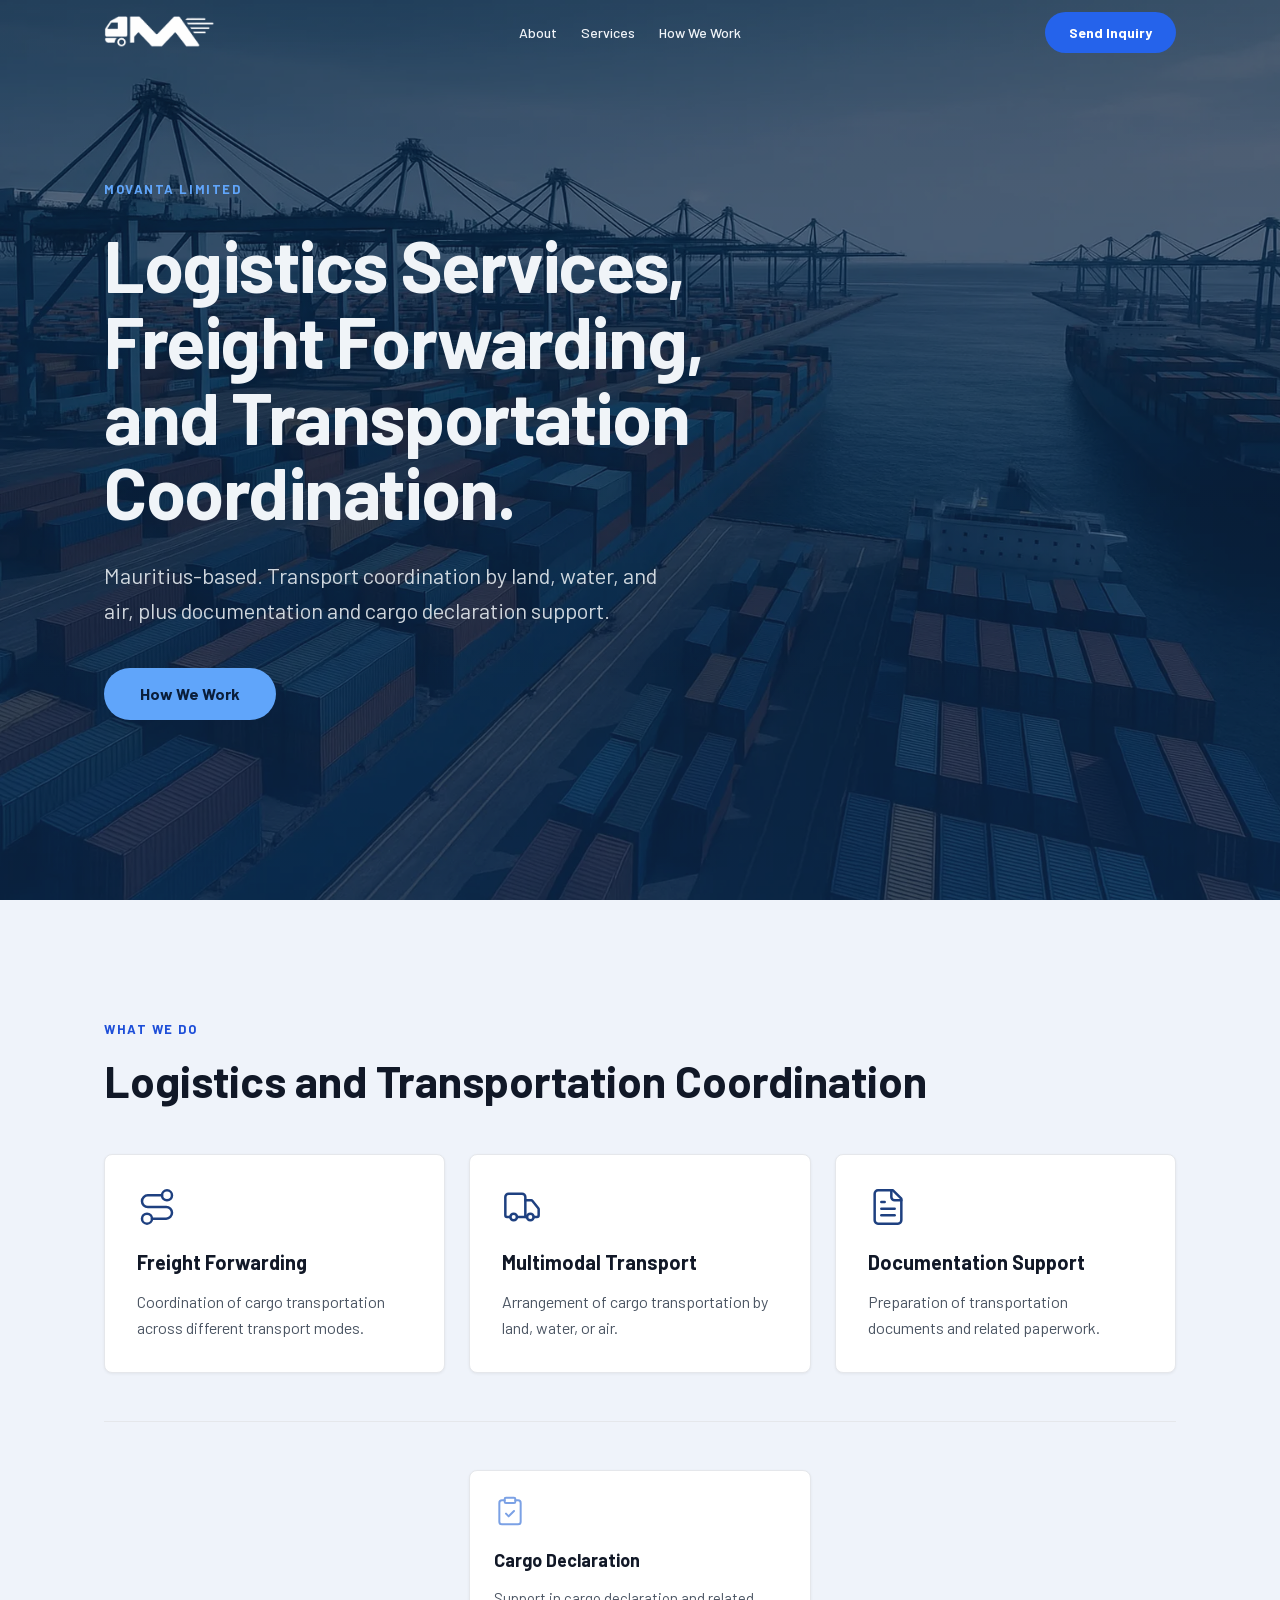
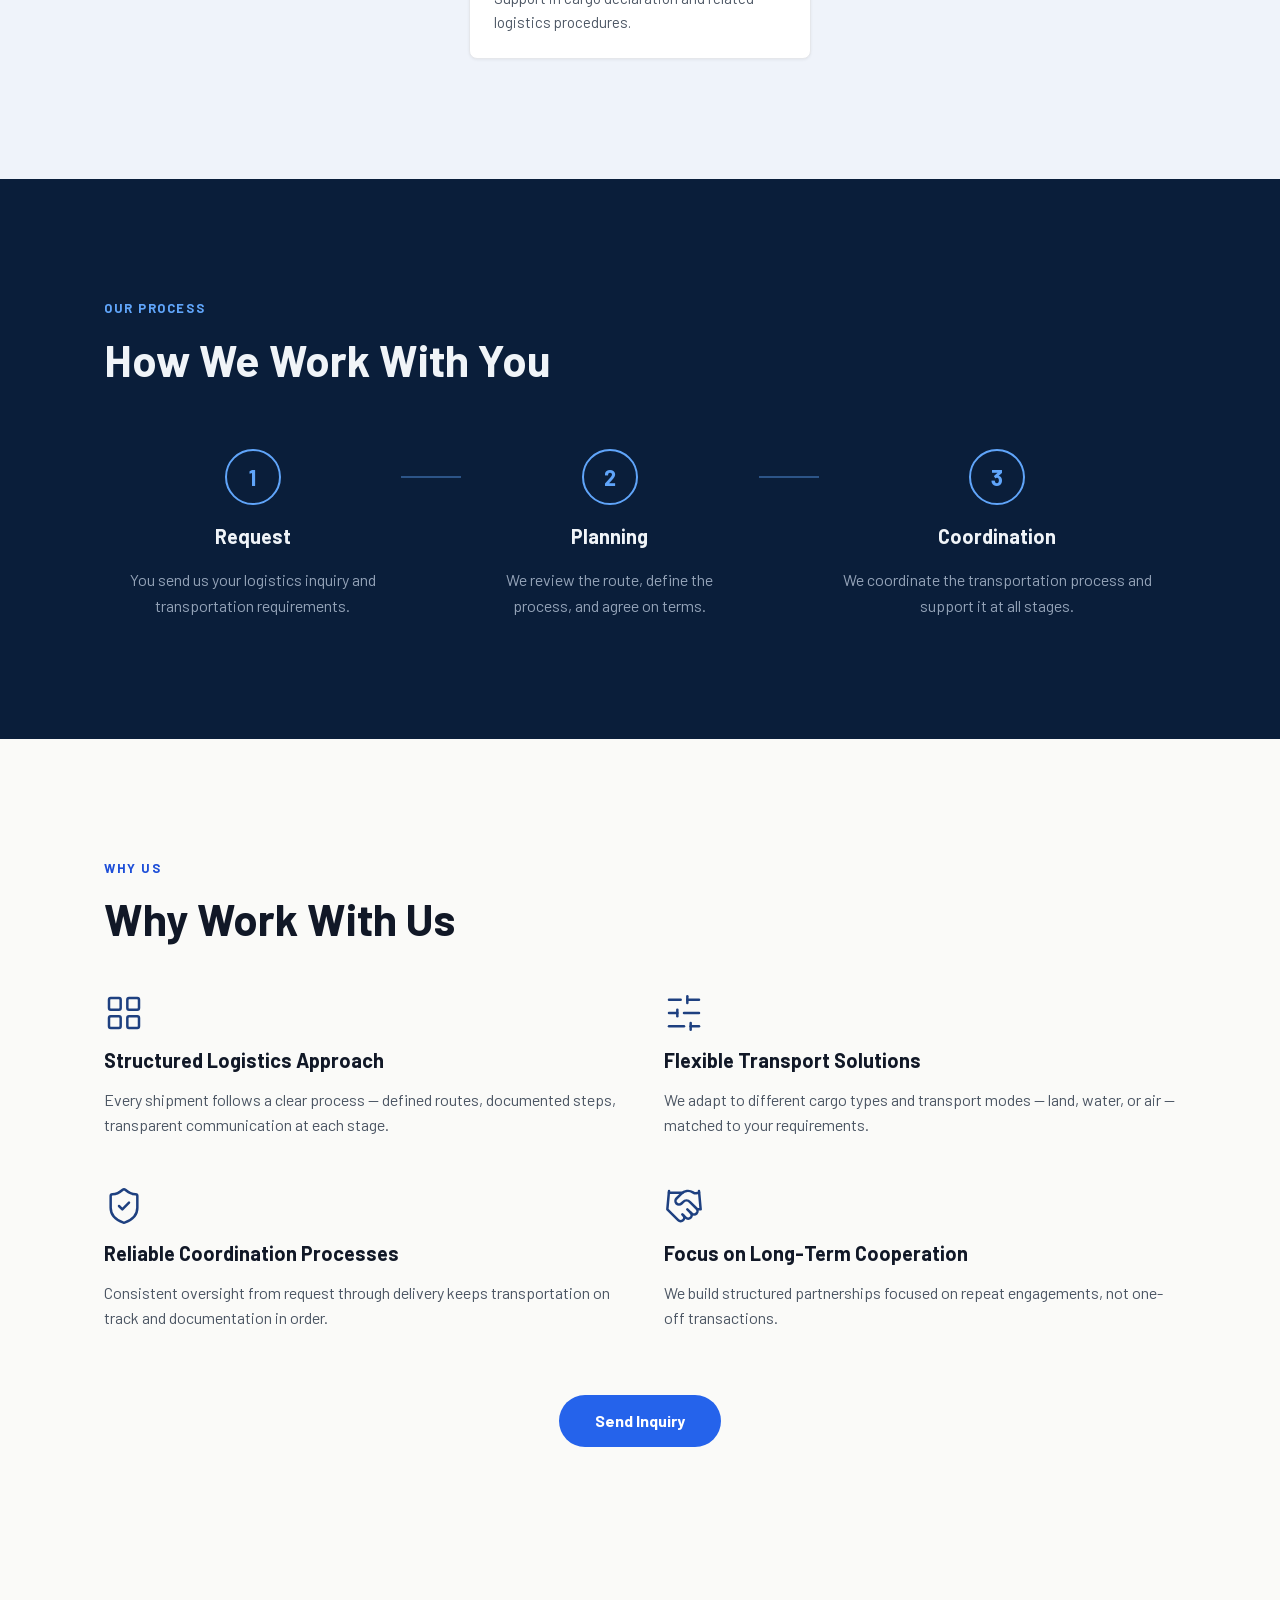
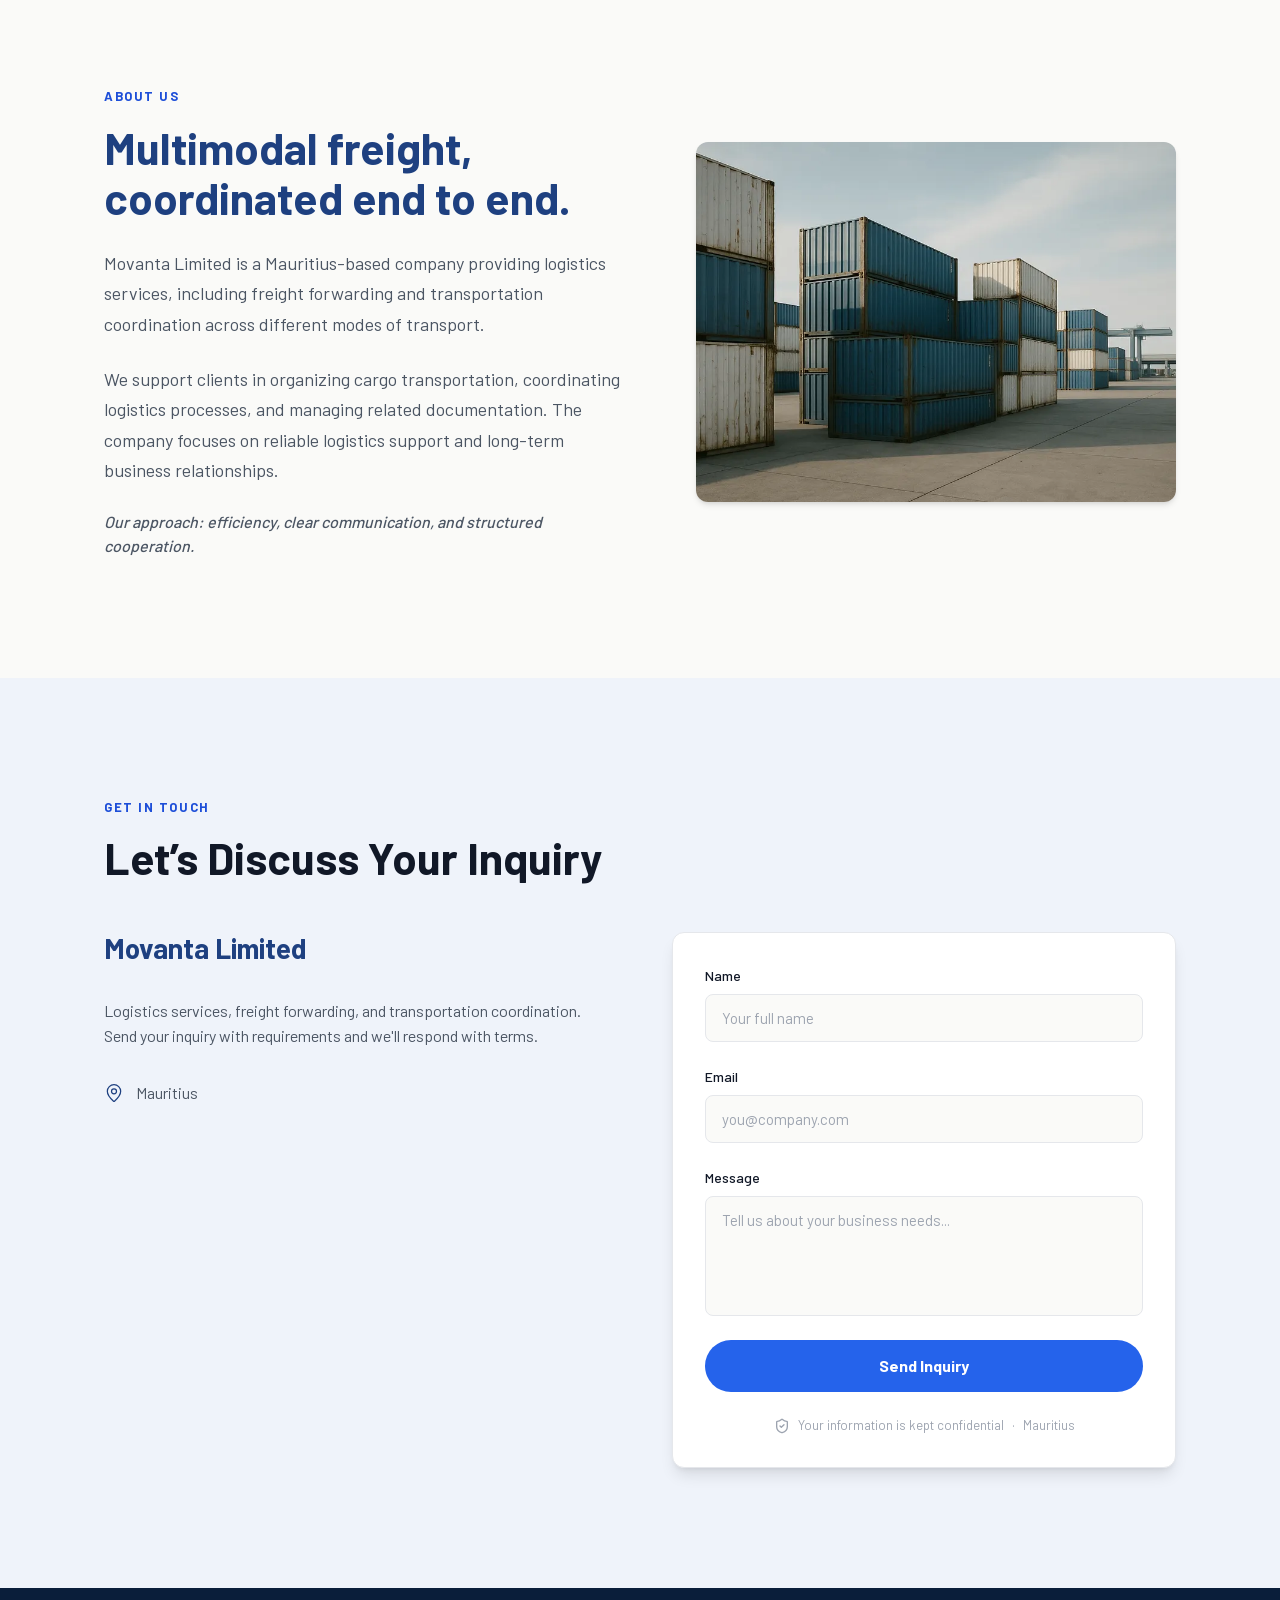
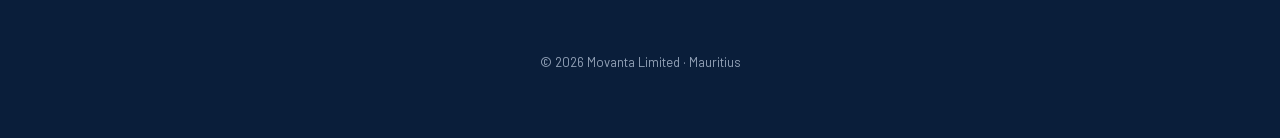
==== commit cdc8bb4a: "Deploy Movanta Limited website" ====
--- a/index.html
+++ b/index.html
@@ -1 +1 @@
-<!DOCTYPE html><!--Eg9eh6XH6yur9FbLB92dG--><html lang="en" class="__variable_bf9c13 __variable_6887cf"><head><meta charSet="utf-8"/><meta name="viewport" content="width=device-width, initial-scale=1"/><link rel="preload" href="/_next/static/media/61d96c4884191721-s.p.woff2" as="font" crossorigin="" type="font/woff2"/><link rel="preload" href="/_next/static/media/6ad0344ed98ac2e9-s.p.woff2" as="font" crossorigin="" type="font/woff2"/><link rel="preload" href="/_next/static/media/b0bb26939bb40fdb-s.p.woff2" as="font" crossorigin="" type="font/woff2"/><link rel="preload" as="image" href="/logo.png"/><link rel="stylesheet" href="/_next/static/css/20b2d3575bf70e50.css" data-precedence="next"/><link rel="preload" as="script" fetchPriority="low" href="/_next/static/chunks/webpack-4cebb625571c36fb.js"/><script src="/_next/static/chunks/4bd1b696-c023c6e3521b1417.js" async=""></script><script src="/_next/static/chunks/255-aaafc19c72668c72.js" async=""></script><script src="/_next/static/chunks/main-app-97379b2c31d2f01f.js" async=""></script><script src="/_next/static/chunks/931-a537509458502639.js" async=""></script><script src="/_next/static/chunks/app/page-fc265d6bd33efd11.js" async=""></script><meta name="next-size-adjust" content=""/><meta name="theme-color" content="#0a1e3a"/><title>Movanta — Logistics Services &amp; Freight Forwarding</title><meta name="description" content="Mauritius-based logistics support, freight forwarding, and transportation coordination for businesses operating across different regions."/><link rel="canonical" href="https://movanta.mu"/><meta property="og:title" content="Movanta — Logistics Services &amp; Freight Forwarding"/><meta property="og:description" content="Mauritius-based logistics support, freight forwarding, and transportation coordination for businesses operating across different regions."/><meta property="og:url" content="https://movanta.mu"/><meta property="og:image" content="https://movanta.mu/og.jpg"/><meta property="og:type" content="website"/><meta name="twitter:card" content="summary_large_image"/><meta name="twitter:title" content="Movanta — Logistics Services &amp; Freight Forwarding"/><meta name="twitter:description" content="Mauritius-based logistics support, freight forwarding, and transportation coordination for businesses operating across different regions."/><meta name="twitter:image" content="https://movanta.mu/og.jpg"/><link rel="icon" href="/favicon.png"/><script src="/_next/static/chunks/polyfills-42372ed130431b0a.js" noModule=""></script></head><body class="font-body antialiased"><div hidden=""><!--$--><!--/$--></div><header class="fixed top-0 left-0 z-50 w-full transition-all duration-200 ease-out bg-transparent"><nav class="mx-auto flex h-16 max-w-[1200px] items-center justify-between px-5 md:px-16"><a class="flex items-center" aria-label="Movanta" href="/"><img alt="Movanta" width="400" height="300" decoding="async" data-nimg="1" class="h-7 w-auto brightness-0 invert md:h-8" style="color:transparent" src="/logo.png"/></a><div class="hidden items-center gap-6 md:flex"><a class="font-body text-[14px] font-medium text-ink-light transition-colors hover:text-navy-400" href="#about">About</a><a class="font-body text-[14px] font-medium text-ink-light transition-colors hover:text-navy-400" href="#services">Services</a><a class="font-body text-[14px] font-medium text-ink-light transition-colors hover:text-navy-400" href="#how-we-work">How We Work</a></div><div class="flex items-center gap-4"><a class="hidden rounded-full bg-cta px-6 py-2.5 font-body text-[14px] font-semibold text-white transition-all hover:scale-[1.02] hover:bg-cta-hover md:inline-flex" href="#contacts">Send Inquiry</a><button class="-mr-3 rounded-lg p-3 text-ink-light transition-colors active:bg-white/5 md:hidden" aria-label="Open menu" aria-expanded="false" aria-controls="mobile-menu"><svg xmlns="http://www.w3.org/2000/svg" width="24" height="24" viewBox="0 0 24 24" fill="none" stroke="currentColor" stroke-width="2" stroke-linecap="round" stroke-linejoin="round" class="lucide lucide-menu" aria-hidden="true"><path d="M4 12h16"></path><path d="M4 18h16"></path><path d="M4 6h16"></path></svg></button></div></nav><div id="mobile-menu" aria-hidden="true" class="overflow-hidden bg-navy-950/95 backdrop-blur-[12px] transition-[max-height,opacity] duration-200 ease-out motion-reduce:transition-none md:hidden max-h-0 opacity-0"><div class="flex flex-col gap-1 px-5 pb-10 pt-2"><a tabindex="-1" class="-mx-2 block rounded-lg px-2 py-3 font-body text-[16px] font-medium text-ink-light transition-colors active:bg-white/5" href="#about">About</a><a tabindex="-1" class="-mx-2 block rounded-lg px-2 py-3 font-body text-[16px] font-medium text-ink-light transition-colors active:bg-white/5" href="#services">Services</a><a tabindex="-1" class="-mx-2 block rounded-lg px-2 py-3 font-body text-[16px] font-medium text-ink-light transition-colors active:bg-white/5" href="#how-we-work">How We Work</a><a tabindex="-1" class="mt-3 flex h-[52px] w-full items-center justify-center rounded-full bg-gold-500 font-body text-[16px] font-semibold text-navy-950 transition-all duration-250 ease-out hover:bg-gold-600 active:scale-[0.98]" href="#contacts">Send Inquiry</a></div></div></header><main><section id="hero" class="relative flex min-h-svh items-center overflow-hidden bg-navy-950 md:bg-gradient-to-b md:from-navy-950 md:to-navy-900 xl:min-h-screen"><div aria-hidden="true" class="absolute inset-0 hidden bg-cover bg-center opacity-35 md:block" style="background-image:url(&#x27;/hero.webp&#x27;)"></div><div class="relative z-10 mx-auto w-full max-w-[1200px] px-5 py-20 md:px-16 md:py-0"><div class="hero-animate flex max-w-[880px] flex-col gap-7"><p class="font-body text-[13px] font-semibold uppercase tracking-[0.12em] text-gold-500">Movanta Limited</p><h1 class="text-balance font-heading text-[clamp(1.75rem,7.5vw,2rem)] font-bold leading-[1.05] tracking-[-0.02em] text-ink-light md:text-[56px] lg:text-[72px]">Logistics Services, Freight Forwarding, and Transportation Coordination.</h1><p class="max-w-[580px] font-body text-[18px] font-normal leading-[1.6] text-ink-light/85 md:text-[20px] lg:text-[22px]">Mauritius-based. Transport coordination by land, water, and air, plus documentation and cargo declaration support.</p><div class="pt-3"><a class="inline-flex h-[52px] items-center justify-center rounded-full px-9 font-body text-[16px] font-semibold transition-all duration-250 ease-out bg-gold-500 text-navy-950 hover:bg-gold-600 hover:scale-[1.02]  disabled:cursor-not-allowed disabled:opacity-60" href="#how-we-work">How We Work</a></div></div></div><a aria-label="Scroll to next section" aria-hidden="false" tabindex="0" class="absolute inset-x-0 bottom-6 mx-auto w-fit text-gold-500/70 transition-opacity duration-300 hover:text-gold-500 md:hidden animate-scroll-hint" href="#services"><svg xmlns="http://www.w3.org/2000/svg" width="28" height="28" viewBox="0 0 24 24" fill="none" stroke="currentColor" stroke-width="1.5" stroke-linecap="round" stroke-linejoin="round" class="lucide lucide-chevron-down" aria-hidden="true"><path d="m6 9 6 6 6-6"></path></svg></a></section><div class="sr-hidden sr-mobile-on"><section id="services" class="scroll-mt-[48px] bg-surface-tinted"><div class="mx-auto max-w-[1200px] px-5 py-20 md:px-16 md:py-[80px] xl:py-[120px] flex flex-col gap-12 md:gap-10 xl:gap-12"><div class="flex flex-col gap-4"><p class="font-body text-[13px] font-semibold uppercase tracking-[0.12em] text-gold-700">What We Do</p><h2 class="text-balance font-heading text-[28px] font-semibold leading-[1.15] md:text-[36px] lg:text-[44px] text-ink">Logistics and Transportation Coordination</h2></div><div class="grid grid-cols-1 gap-4 md:grid-cols-2 md:gap-6 lg:grid-cols-3"><div class="flex h-full flex-col gap-5 rounded-lg border border-line bg-surface-card shadow-[0_1px_3px_rgba(0,0,0,0.06)] transition-all duration-300 ease-out hover:-translate-y-1 hover:shadow-[0_4px_12px_rgba(0,0,0,0.1)] p-8"><svg xmlns="http://www.w3.org/2000/svg" width="40" height="40" viewBox="0 0 24 24" fill="none" stroke="currentColor" stroke-width="1.5" stroke-linecap="round" stroke-linejoin="round" class="lucide lucide-route text-navy-800" aria-hidden="true"><circle cx="6" cy="19" r="3"></circle><path d="M9 19h8.5a3.5 3.5 0 0 0 0-7h-11a3.5 3.5 0 0 1 0-7H15"></path><circle cx="18" cy="5" r="3"></circle></svg><div class="flex flex-col gap-3"><h3 class="font-body text-ink text-[20px] font-bold">Freight Forwarding</h3><p class="font-body font-normal leading-[1.6] text-ink-muted text-[16px]">Coordination of cargo transportation across different transport modes.</p></div></div><div class="flex h-full flex-col gap-5 rounded-lg border border-line bg-surface-card shadow-[0_1px_3px_rgba(0,0,0,0.06)] transition-all duration-300 ease-out hover:-translate-y-1 hover:shadow-[0_4px_12px_rgba(0,0,0,0.1)] p-8"><svg xmlns="http://www.w3.org/2000/svg" width="40" height="40" viewBox="0 0 24 24" fill="none" stroke="currentColor" stroke-width="1.5" stroke-linecap="round" stroke-linejoin="round" class="lucide lucide-truck text-navy-800" aria-hidden="true"><path d="M14 18V6a2 2 0 0 0-2-2H4a2 2 0 0 0-2 2v11a1 1 0 0 0 1 1h2"></path><path d="M15 18H9"></path><path d="M19 18h2a1 1 0 0 0 1-1v-3.65a1 1 0 0 0-.22-.624l-3.48-4.35A1 1 0 0 0 17.52 8H14"></path><circle cx="17" cy="18" r="2"></circle><circle cx="7" cy="18" r="2"></circle></svg><div class="flex flex-col gap-3"><h3 class="font-body text-ink text-[20px] font-bold">Multimodal Transport</h3><p class="font-body font-normal leading-[1.6] text-ink-muted text-[16px]">Arrangement of cargo transportation by land, water, or air.</p></div></div><div class="flex h-full flex-col gap-5 rounded-lg border border-line bg-surface-card shadow-[0_1px_3px_rgba(0,0,0,0.06)] transition-all duration-300 ease-out hover:-translate-y-1 hover:shadow-[0_4px_12px_rgba(0,0,0,0.1)] p-8"><svg xmlns="http://www.w3.org/2000/svg" width="40" height="40" viewBox="0 0 24 24" fill="none" stroke="currentColor" stroke-width="1.5" stroke-linecap="round" stroke-linejoin="round" class="lucide lucide-file-text text-navy-800" aria-hidden="true"><path d="M15 2H6a2 2 0 0 0-2 2v16a2 2 0 0 0 2 2h12a2 2 0 0 0 2-2V7Z"></path><path d="M14 2v4a2 2 0 0 0 2 2h4"></path><path d="M10 9H8"></path><path d="M16 13H8"></path><path d="M16 17H8"></path></svg><div class="flex flex-col gap-3"><h3 class="font-body text-ink text-[20px] font-bold">Documentation Support</h3><p class="font-body font-normal leading-[1.6] text-ink-muted text-[16px]">Preparation of transportation documents and related paperwork.</p></div></div></div><hr class="border-line"/><div class="flex flex-col gap-4 md:flex-row md:justify-center md:gap-6"><div class="md:w-[calc((100%-1.5rem)/2)] md:shrink-0 lg:w-[calc((100%-3rem)/3)]"><div class="flex h-full flex-col gap-5 rounded-lg border border-line bg-surface-card shadow-[0_1px_3px_rgba(0,0,0,0.06)] transition-all duration-300 ease-out hover:-translate-y-1 hover:shadow-[0_4px_12px_rgba(0,0,0,0.1)] p-6"><svg xmlns="http://www.w3.org/2000/svg" width="32" height="32" viewBox="0 0 24 24" fill="none" stroke="currentColor" stroke-width="1.5" stroke-linecap="round" stroke-linejoin="round" class="lucide lucide-clipboard-check text-navy-400" aria-hidden="true"><rect width="8" height="4" x="8" y="2" rx="1" ry="1"></rect><path d="M16 4h2a2 2 0 0 1 2 2v14a2 2 0 0 1-2 2H6a2 2 0 0 1-2-2V6a2 2 0 0 1 2-2h2"></path><path d="m9 14 2 2 4-4"></path></svg><div class="flex flex-col gap-3"><h3 class="font-body text-ink text-[18px] font-semibold">Cargo Declaration</h3><p class="font-body font-normal leading-[1.6] text-ink-muted text-[15px]">Support in cargo declaration and related logistics procedures.</p></div></div></div></div></div></section></div><div class="sr-hidden"><section id="how-we-work" class="scroll-mt-[48px] bg-navy-950"><div class="mx-auto max-w-[1200px] px-5 py-20 md:px-16 md:py-[80px] xl:py-[120px] flex flex-col gap-12 md:gap-10 xl:gap-12"><div class="flex flex-col gap-4"><p class="font-body text-[13px] font-semibold uppercase tracking-[0.12em] text-gold-500">Our Process</p><h2 class="text-balance font-heading text-[28px] font-semibold leading-[1.15] md:text-[36px] lg:text-[44px] text-ink-light">How We Work With You</h2></div><div class="flex flex-col gap-4 pt-4 lg:flex-row lg:items-start lg:gap-0"><div class="flex flex-1 flex-col items-center lg:flex-row lg:items-start"><div class="flex flex-1 flex-col items-center gap-4 px-6"><div class="flex h-14 w-14 items-center justify-center rounded-full border-2 border-gold-500 bg-transparent"><span class="font-heading text-[22px] font-semibold text-gold-500">1</span></div><h3 class="text-center font-body text-[20px] font-bold text-ink-light">Request</h3><p class="text-center font-body text-[16px] font-normal leading-[1.6] text-ink-light-muted">You send us your logistics inquiry and transportation requirements.</p></div><div class="hidden h-14 w-[60px] items-center justify-center lg:flex"><div class="h-[2px] w-full bg-gold-500/40"></div></div><div class="mt-4 flex h-8 w-full items-center justify-center lg:hidden"><div class="h-full w-[2px] bg-gold-500/40"></div></div></div><div class="flex flex-1 flex-col items-center lg:flex-row lg:items-start"><div class="flex flex-1 flex-col items-center gap-4 px-6"><div class="flex h-14 w-14 items-center justify-center rounded-full border-2 border-gold-500 bg-transparent"><span class="font-heading text-[22px] font-semibold text-gold-500">2</span></div><h3 class="text-center font-body text-[20px] font-bold text-ink-light">Planning</h3><p class="text-center font-body text-[16px] font-normal leading-[1.6] text-ink-light-muted">We review the route, define the process, and agree on terms.</p></div><div class="hidden h-14 w-[60px] items-center justify-center lg:flex"><div class="h-[2px] w-full bg-gold-500/40"></div></div><div class="mt-4 flex h-8 w-full items-center justify-center lg:hidden"><div class="h-full w-[2px] bg-gold-500/40"></div></div></div><div class="flex flex-1 flex-col items-center lg:flex-row lg:items-start"><div class="flex flex-1 flex-col items-center gap-4 px-6"><div class="flex h-14 w-14 items-center justify-center rounded-full border-2 border-gold-500 bg-transparent"><span class="font-heading text-[22px] font-semibold text-gold-500">3</span></div><h3 class="text-center font-body text-[20px] font-bold text-ink-light">Coordination</h3><p class="text-center font-body text-[16px] font-normal leading-[1.6] text-ink-light-muted">We coordinate the transportation process and support it at all stages.</p></div></div></div></div></section></div><div class="sr-hidden"><section id="why-us" class="scroll-mt-[48px] bg-surface-warm"><div class="mx-auto max-w-[1200px] px-5 py-20 md:px-16 md:py-[80px] xl:py-[120px] flex flex-col gap-12 md:gap-10 xl:gap-12"><div class="flex flex-col gap-4"><p class="font-body text-[13px] font-semibold uppercase tracking-[0.12em] text-gold-700">Why Us</p><h2 class="text-balance font-heading text-[28px] font-semibold leading-[1.15] md:text-[36px] lg:text-[44px] text-ink">Why Work With Us</h2></div><div class="grid grid-cols-1 gap-10 md:grid-cols-2 md:gap-x-8 md:gap-y-10 xl:gap-12"><div class="flex flex-col gap-3"><svg xmlns="http://www.w3.org/2000/svg" width="40" height="40" viewBox="0 0 24 24" fill="none" stroke="currentColor" stroke-width="1.5" stroke-linecap="round" stroke-linejoin="round" class="lucide lucide-layout-grid text-navy-800" aria-hidden="true"><rect width="7" height="7" x="3" y="3" rx="1"></rect><rect width="7" height="7" x="14" y="3" rx="1"></rect><rect width="7" height="7" x="14" y="14" rx="1"></rect><rect width="7" height="7" x="3" y="14" rx="1"></rect></svg><h3 class="font-body text-[20px] font-bold text-ink">Structured Logistics Approach</h3><p class="font-body text-[16px] font-normal leading-[1.6] text-ink-muted">Every shipment follows a clear process — defined routes, documented steps, transparent communication at each stage.</p></div><div class="flex flex-col gap-3"><svg xmlns="http://www.w3.org/2000/svg" width="40" height="40" viewBox="0 0 24 24" fill="none" stroke="currentColor" stroke-width="1.5" stroke-linecap="round" stroke-linejoin="round" class="lucide lucide-sliders-horizontal text-navy-800" aria-hidden="true"><line x1="21" x2="14" y1="4" y2="4"></line><line x1="10" x2="3" y1="4" y2="4"></line><line x1="21" x2="12" y1="12" y2="12"></line><line x1="8" x2="3" y1="12" y2="12"></line><line x1="21" x2="16" y1="20" y2="20"></line><line x1="12" x2="3" y1="20" y2="20"></line><line x1="14" x2="14" y1="2" y2="6"></line><line x1="8" x2="8" y1="10" y2="14"></line><line x1="16" x2="16" y1="18" y2="22"></line></svg><h3 class="font-body text-[20px] font-bold text-ink">Flexible Transport Solutions</h3><p class="font-body text-[16px] font-normal leading-[1.6] text-ink-muted">We adapt to different cargo types and transport modes — land, water, or air — matched to your requirements.</p></div><div class="flex flex-col gap-3"><svg xmlns="http://www.w3.org/2000/svg" width="40" height="40" viewBox="0 0 24 24" fill="none" stroke="currentColor" stroke-width="1.5" stroke-linecap="round" stroke-linejoin="round" class="lucide lucide-shield-check text-navy-800" aria-hidden="true"><path d="M20 13c0 5-3.5 7.5-7.66 8.95a1 1 0 0 1-.67-.01C7.5 20.5 4 18 4 13V6a1 1 0 0 1 1-1c2 0 4.5-1.2 6.24-2.72a1.17 1.17 0 0 1 1.52 0C14.51 3.81 17 5 19 5a1 1 0 0 1 1 1z"></path><path d="m9 12 2 2 4-4"></path></svg><h3 class="font-body text-[20px] font-bold text-ink">Reliable Coordination Processes</h3><p class="font-body text-[16px] font-normal leading-[1.6] text-ink-muted">Consistent oversight from request through delivery keeps transportation on track and documentation in order.</p></div><div class="flex flex-col gap-3"><svg xmlns="http://www.w3.org/2000/svg" width="40" height="40" viewBox="0 0 24 24" fill="none" stroke="currentColor" stroke-width="1.5" stroke-linecap="round" stroke-linejoin="round" class="lucide lucide-handshake text-navy-800" aria-hidden="true"><path d="m11 17 2 2a1 1 0 1 0 3-3"></path><path d="m14 14 2.5 2.5a1 1 0 1 0 3-3l-3.88-3.88a3 3 0 0 0-4.24 0l-.88.88a1 1 0 1 1-3-3l2.81-2.81a5.79 5.79 0 0 1 7.06-.87l.47.28a2 2 0 0 0 1.42.25L21 4"></path><path d="m21 3 1 11h-2"></path><path d="M3 3 2 14l6.5 6.5a1 1 0 1 0 3-3"></path><path d="M3 4h8"></path></svg><h3 class="font-body text-[20px] font-bold text-ink">Focus on Long-Term Cooperation</h3><p class="font-body text-[16px] font-normal leading-[1.6] text-ink-muted">We build structured partnerships focused on repeat engagements, not one-off transactions.</p></div></div><div class="flex justify-center pt-4"><a class="inline-flex h-[52px] items-center justify-center rounded-full px-9 font-body text-[16px] font-semibold transition-all duration-250 ease-out bg-cta text-white hover:bg-cta-hover hover:scale-[1.02]  disabled:cursor-not-allowed disabled:opacity-60" href="#contacts">Send Inquiry</a></div></div></section></div><div class="sr-hidden"><section id="about" class="scroll-mt-[48px] bg-surface-warm"><div class="mx-auto max-w-[1200px] px-5 py-20 md:px-16 md:py-[80px] xl:py-[120px] flex flex-col items-center gap-16 lg:flex-row"><div class="flex flex-col gap-6 md:flex-1"><div class="flex flex-col gap-4"><p class="font-body text-[13px] font-semibold uppercase tracking-[0.12em] text-gold-700">About Us</p><h2 class="text-balance font-heading text-[28px] font-semibold leading-[1.15] md:text-[36px] lg:text-[44px] text-navy-800">Multimodal freight, coordinated end to end.</h2></div><p class="max-w-[600px] font-body text-[16px] font-normal leading-[1.7] text-ink-muted md:text-[18px]">Movanta Limited is a Mauritius-based company providing logistics services, including freight forwarding and transportation coordination across different modes of transport.</p><p class="max-w-[600px] font-body text-[16px] font-normal leading-[1.7] text-ink-muted md:text-[18px]">We support clients in organizing cargo transportation, coordinating logistics processes, and managing related documentation. The company focuses on reliable logistics support and long-term business relationships.</p><p class="max-w-[480px] font-body text-[16px] font-medium italic leading-[1.5] text-ink-muted">Our approach: efficiency, clear communication, and structured cooperation.</p></div><div class="w-full md:mx-auto md:max-w-[640px] lg:mx-0 lg:w-[480px] lg:max-w-none"><img alt="Movanta logistics coordination" loading="lazy" width="480" height="360" decoding="async" data-nimg="1" class="rounded-xl object-cover shadow-md" style="color:transparent" src="/about.webp"/></div></div></section></div><div class="sr-hidden"><section id="contacts" class="scroll-mt-[48px] bg-surface-tinted"><div class="mx-auto max-w-[1200px] px-5 py-20 md:px-16 md:py-[80px] xl:py-[120px] flex flex-col gap-12 md:gap-10 xl:gap-12"><div class="flex flex-col gap-4"><p class="font-body text-[13px] font-semibold uppercase tracking-[0.12em] text-gold-700">Get in Touch</p><h2 class="text-balance font-heading text-[28px] font-semibold leading-[1.15] md:text-[36px] lg:text-[44px] text-ink">Let’s Discuss Your Inquiry</h2></div><div class="flex flex-col gap-16 lg:flex-row"><div class="flex flex-col gap-8 md:flex-1"><h3 class="font-heading text-[20px] font-semibold leading-[1.2] text-navy-800 md:text-[28px]">Movanta Limited</h3><p class="font-body text-[16px] font-normal leading-[1.6] text-ink-muted">Logistics services, freight forwarding, and transportation coordination. Send your inquiry with requirements and we&#x27;ll respond with terms.</p><div class="flex flex-col gap-5"><div class="flex items-center gap-3"><svg xmlns="http://www.w3.org/2000/svg" width="20" height="20" viewBox="0 0 24 24" fill="none" stroke="currentColor" stroke-width="1.5" stroke-linecap="round" stroke-linejoin="round" class="lucide lucide-mail text-navy-800" aria-hidden="true"><path d="m22 7-8.991 5.727a2 2 0 0 1-2.009 0L2 7"></path><rect x="2" y="4" width="20" height="16" rx="2"></rect></svg><span class="font-body text-[16px] text-ink-muted">team@movanta.tech</span></div><div class="flex items-center gap-3"><svg xmlns="http://www.w3.org/2000/svg" width="20" height="20" viewBox="0 0 24 24" fill="none" stroke="currentColor" stroke-width="1.5" stroke-linecap="round" stroke-linejoin="round" class="lucide lucide-map-pin text-navy-800" aria-hidden="true"><path d="M20 10c0 4.993-5.539 10.193-7.399 11.799a1 1 0 0 1-1.202 0C9.539 20.193 4 14.993 4 10a8 8 0 0 1 16 0"></path><circle cx="12" cy="10" r="3"></circle></svg><span class="font-body text-[16px] text-ink-muted">Mauritius</span></div></div></div><div class="md:flex-1"><form noValidate="" class="flex flex-col gap-6 rounded-xl border border-line bg-surface-card p-8 shadow-lg"><input type="hidden" name="access_key" value="ade7d62b-9fcb-44cd-94a8-d58818f649f0"/><input type="hidden" name="subject" value="New inquiry from the Movanta Limited website"/><input type="checkbox" class="hidden" tabindex="-1" autoComplete="off" aria-hidden="true" name="botcheck"/><div class="flex flex-col gap-2"><label for="name" class="font-body text-[14px] font-medium text-ink">Name</label><input id="name" type="text" placeholder="Your full name" required="" class="w-full rounded-lg border bg-surface-warm px-4 font-body text-[15px] text-ink placeholder:text-ink-faint focus:outline-none focus:ring-2 border-line focus:ring-navy-400 h-12" name="name"/></div><div class="flex flex-col gap-2"><label for="email" class="font-body text-[14px] font-medium text-ink">Email</label><input id="email" type="email" placeholder="you@company.com" required="" class="w-full rounded-lg border bg-surface-warm px-4 font-body text-[15px] text-ink placeholder:text-ink-faint focus:outline-none focus:ring-2 border-line focus:ring-navy-400 h-12" name="email"/></div><div class="flex flex-col gap-2"><label for="message" class="font-body text-[14px] font-medium text-ink">Message</label><textarea id="message" name="message" placeholder="Tell us about your business needs..." rows="4" class="w-full rounded-lg border bg-surface-warm px-4 font-body text-[15px] text-ink placeholder:text-ink-faint focus:outline-none focus:ring-2 border-line focus:ring-navy-400 h-[120px] resize-none py-3"></textarea></div><button type="submit" class="inline-flex h-[52px] items-center justify-center rounded-full px-9 font-body text-[16px] font-semibold transition-all duration-250 ease-out bg-cta text-white hover:bg-cta-hover hover:scale-[1.02] w-full disabled:cursor-not-allowed disabled:opacity-60">Send Inquiry</button><div class="flex flex-col items-center gap-2 text-center md:flex-row md:flex-wrap md:justify-center md:gap-2"><svg xmlns="http://www.w3.org/2000/svg" width="16" height="16" viewBox="0 0 24 24" fill="none" stroke="currentColor" stroke-width="2" stroke-linecap="round" stroke-linejoin="round" class="lucide lucide-shield-check text-ink-faint" aria-hidden="true"><path d="M20 13c0 5-3.5 7.5-7.66 8.95a1 1 0 0 1-.67-.01C7.5 20.5 4 18 4 13V6a1 1 0 0 1 1-1c2 0 4.5-1.2 6.24-2.72a1.17 1.17 0 0 1 1.52 0C14.51 3.81 17 5 19 5a1 1 0 0 1 1 1z"></path><path d="m9 12 2 2 4-4"></path></svg><span class="font-body text-[13px] text-ink-faint">Your information is kept confidential<span class="ml-2 hidden md:inline">·</span></span><span class="font-body text-[13px] text-ink-faint">Mauritius</span></div></form></div></div></div></section></div></main><footer class="bg-navy-950"><div class="mx-auto max-w-[1200px] px-5 py-16 md:px-16 md:py-12 xl:py-16"><p class="mx-auto max-w-[640px] text-center font-body text-[13px] leading-relaxed text-ink-light-muted">© 2026 Movanta Limited · Mauritius · team@movanta.tech</p></div></footer><!--$--><!--/$--><script src="/_next/static/chunks/webpack-4cebb625571c36fb.js" id="_R_" async=""></script><script>(self.__next_f=self.__next_f||[]).push([0])</script><script>self.__next_f.push([1,"1:\"$Sreact.fragment\"\n2:I[9766,[],\"\"]\n3:I[8924,[],\"\"]\n4:I[1149,[\"931\",\"static/chunks/931-a537509458502639.js\",\"974\",\"static/chunks/app/page-fc265d6bd33efd11.js\"],\"NavBar\"]\n5:I[2619,[\"931\",\"static/chunks/931-a537509458502639.js\",\"974\",\"static/chunks/app/page-fc265d6bd33efd11.js\"],\"\"]\n6:I[8854,[\"931\",\"static/chunks/931-a537509458502639.js\",\"974\",\"static/chunks/app/page-fc265d6bd33efd11.js\"],\"HeroScrollHint\"]\n7:I[6985,[\"931\",\"static/chunks/931-a537509458502639.js\",\"974\",\"static/chunks/app/page-fc265d6bd33efd11.js\"],\"ScrollReveal\"]\n13:I[7150,[],\"\"]\n:HL[\"/_next/static/media/61d96c4884191721-s.p.woff2\",\"font\",{\"crossOrigin\":\"\",\"type\":\"font/woff2\"}]\n:HL[\"/_next/static/media/6ad0344ed98ac2e9-s.p.woff2\",\"font\",{\"crossOrigin\":\"\",\"type\":\"font/woff2\"}]\n:HL[\"/_next/static/media/b0bb26939bb40fdb-s.p.woff2\",\"font\",{\"crossOrigin\":\"\",\"type\":\"font/woff2\"}]\n:HL[\"/_next/static/css/20b2d3575bf70e50.css\",\"style\"]\n"])</script><script>self.__next_f.push([1,"0:{\"P\":null,\"b\":\"Eg9eh6XH6yur9FbLB92dG\",\"p\":\"\",\"c\":[\"\",\"\"],\"i\":false,\"f\":[[[\"\",{\"children\":[\"__PAGE__\",{}]},\"$undefined\",\"$undefined\",true],[\"\",[\"$\",\"$1\",\"c\",{\"children\":[[[\"$\",\"link\",\"0\",{\"rel\":\"stylesheet\",\"href\":\"/_next/static/css/20b2d3575bf70e50.css\",\"precedence\":\"next\",\"crossOrigin\":\"$undefined\",\"nonce\":\"$undefined\"}]],[\"$\",\"html\",null,{\"lang\":\"en\",\"className\":\"__variable_bf9c13 __variable_6887cf\",\"children\":[\"$\",\"body\",null,{\"className\":\"font-body antialiased\",\"children\":[\"$\",\"$L2\",null,{\"parallelRouterKey\":\"children\",\"error\":\"$undefined\",\"errorStyles\":\"$undefined\",\"errorScripts\":\"$undefined\",\"template\":[\"$\",\"$L3\",null,{}],\"templateStyles\":\"$undefined\",\"templateScripts\":\"$undefined\",\"notFound\":[[[\"$\",\"title\",null,{\"children\":\"404: This page could not be found.\"}],[\"$\",\"div\",null,{\"style\":{\"fontFamily\":\"system-ui,\\\"Segoe UI\\\",Roboto,Helvetica,Arial,sans-serif,\\\"Apple Color Emoji\\\",\\\"Segoe UI Emoji\\\"\",\"height\":\"100vh\",\"textAlign\":\"center\",\"display\":\"flex\",\"flexDirection\":\"column\",\"alignItems\":\"center\",\"justifyContent\":\"center\"},\"children\":[\"$\",\"div\",null,{\"children\":[[\"$\",\"style\",null,{\"dangerouslySetInnerHTML\":{\"__html\":\"body{color:#000;background:#fff;margin:0}.next-error-h1{border-right:1px solid rgba(0,0,0,.3)}@media (prefers-color-scheme:dark){body{color:#fff;background:#000}.next-error-h1{border-right:1px solid rgba(255,255,255,.3)}}\"}}],[\"$\",\"h1\",null,{\"className\":\"next-error-h1\",\"style\":{\"display\":\"inline-block\",\"margin\":\"0 20px 0 0\",\"padding\":\"0 23px 0 0\",\"fontSize\":24,\"fontWeight\":500,\"verticalAlign\":\"top\",\"lineHeight\":\"49px\"},\"children\":404}],[\"$\",\"div\",null,{\"style\":{\"display\":\"inline-block\"},\"children\":[\"$\",\"h2\",null,{\"style\":{\"fontSize\":14,\"fontWeight\":400,\"lineHeight\":\"49px\",\"margin\":0},\"children\":\"This page could not be found.\"}]}]]}]}]],[]],\"forbidden\":\"$undefined\",\"unauthorized\":\"$undefined\"}]}]}]]}],{\"children\":[\"__PAGE__\",[\"$\",\"$1\",\"c\",{\"children\":[[[\"$\",\"$L4\",null,{\"brand\":\"Movanta\",\"logoSrc\":\"/logo.png\",\"links\":[{\"label\":\"About\",\"href\":\"#about\"},{\"label\":\"Services\",\"href\":\"#services\"},{\"label\":\"How We Work\",\"href\":\"#how-we-work\"}],\"ctaLabel\":\"Send Inquiry\",\"ctaHref\":\"#contacts\"}],[\"$\",\"main\",null,{\"children\":[[\"$\",\"section\",null,{\"id\":\"hero\",\"className\":\"relative flex min-h-svh items-center overflow-hidden bg-navy-950 md:bg-gradient-to-b md:from-navy-950 md:to-navy-900 xl:min-h-screen\",\"children\":[[\"$\",\"div\",null,{\"aria-hidden\":true,\"className\":\"absolute inset-0 hidden bg-cover bg-center opacity-35 md:block\",\"style\":{\"backgroundImage\":\"url('/hero.webp')\"}}],[\"$\",\"div\",null,{\"className\":\"relative z-10 mx-auto w-full max-w-[1200px] px-5 py-20 md:px-16 md:py-0\",\"children\":[\"$\",\"div\",null,{\"className\":\"hero-animate flex max-w-[880px] flex-col gap-7\",\"children\":[[\"$\",\"p\",null,{\"className\":\"font-body text-[13px] font-semibold uppercase tracking-[0.12em] text-gold-500\",\"children\":\"Movanta Limited\"}],[\"$\",\"h1\",null,{\"className\":\"text-balance font-heading text-[clamp(1.75rem,7.5vw,2rem)] font-bold leading-[1.05] tracking-[-0.02em] text-ink-light md:text-[56px] lg:text-[72px]\",\"children\":\"Logistics Services, Freight Forwarding, and Transportation Coordination.\"}],[\"$\",\"p\",null,{\"className\":\"max-w-[580px] font-body text-[18px] font-normal leading-[1.6] text-ink-light/85 md:text-[20px] lg:text-[22px]\",\"children\":\"Mauritius-based. Transport coordination by land, water, and air, plus documentation and cargo declaration support.\"}],[\"$\",\"div\",null,{\"className\":\"pt-3\",\"children\":[\"$\",\"$L5\",null,{\"href\":\"#how-we-work\",\"className\":\"inline-flex h-[52px] items-center justify-center rounded-full px-9 font-body text-[16px] font-semibold transition-all duration-250 ease-out bg-gold-500 text-navy-950 hover:bg-gold-600 hover:scale-[1.02]  disabled:cursor-not-allowed disabled:opacity-60\",\"children\":\"How We Work\"}]}]]}]}],[\"$\",\"$L6\",null,{}]]}],[\"$\",\"$L7\",null,{\"className\":\"sr-mobile-on\",\"children\":[\"$\",\"section\",null,{\"id\":\"services\",\"className\":\"scroll-mt-[48px] bg-surface-tinted\",\"children\":[\"$\",\"div\",null,{\"className\":\"mx-auto max-w-[1200px] px-5 py-20 md:px-16 md:py-[80px] xl:py-[120px] flex flex-col gap-12 md:gap-10 xl:gap-12\",\"children\":[[\"$\",\"div\",null,{\"className\":\"flex flex-col gap-4\",\"children\":[[\"$\",\"p\",null,{\"className\":\"font-body text-[13px] font-semibold uppercase tracking-[0.12em] text-gold-700\",\"children\":\"What We Do\"}],\"$L8\"]}],\"$L9\",\"$La\",\"$Lb\"]}]}]}],\"$Lc\",\"$Ld\",\"$Le\",\"$Lf\"]}],\"$L10\"],null,\"$L11\"]}],{},null,false]},null,false],\"$L12\",false]],\"m\":\"$undefined\",\"G\":[\"$13\",[]],\"s\":false,\"S\":true}\n"])</script><script>self.__next_f.push([1,"1c:I[1356,[\"931\",\"static/chunks/931-a537509458502639.js\",\"974\",\"static/chunks/app/page-fc265d6bd33efd11.js\"],\"Image\"]\n1d:I[7250,[\"931\",\"static/chunks/931-a537509458502639.js\",\"974\",\"static/chunks/app/page-fc265d6bd33efd11.js\"],\"ContactsSection\"]\n1e:I[4431,[],\"OutletBoundary\"]\n20:I[5278,[],\"AsyncMetadataOutlet\"]\n22:I[4431,[],\"ViewportBoundary\"]\n24:I[4431,[],\"MetadataBoundary\"]\n25:\"$Sreact.suspense\"\n8:[\"$\",\"h2\",null,{\"className\":\"text-balance font-heading text-[28px] font-semibold leading-[1.15] md:text-[36px] lg:text-[44px] text-ink\",\"children\":\"Logistics and Transportation Coordination\"}]\n"])</script><script>self.__next_f.push([1,"9:[\"$\",\"div\",null,{\"className\":\"grid grid-cols-1 gap-4 md:grid-cols-2 md:gap-6 lg:grid-cols-3\",\"children\":[[\"$\",\"div\",\"Freight Forwarding\",{\"className\":\"flex h-full flex-col gap-5 rounded-lg border border-line bg-surface-card shadow-[0_1px_3px_rgba(0,0,0,0.06)] transition-all duration-300 ease-out hover:-translate-y-1 hover:shadow-[0_4px_12px_rgba(0,0,0,0.1)] p-8\",\"children\":[[\"$\",\"svg\",null,{\"ref\":\"$undefined\",\"xmlns\":\"http://www.w3.org/2000/svg\",\"width\":40,\"height\":40,\"viewBox\":\"0 0 24 24\",\"fill\":\"none\",\"stroke\":\"currentColor\",\"strokeWidth\":1.5,\"strokeLinecap\":\"round\",\"strokeLinejoin\":\"round\",\"className\":\"lucide lucide-route text-navy-800\",\"aria-hidden\":\"true\",\"children\":[[\"$\",\"circle\",\"1kj8tv\",{\"cx\":\"6\",\"cy\":\"19\",\"r\":\"3\"}],[\"$\",\"path\",\"1d8sl\",{\"d\":\"M9 19h8.5a3.5 3.5 0 0 0 0-7h-11a3.5 3.5 0 0 1 0-7H15\"}],[\"$\",\"circle\",\"gq8acd\",{\"cx\":\"18\",\"cy\":\"5\",\"r\":\"3\"}],\"$undefined\"]}],[\"$\",\"div\",null,{\"className\":\"flex flex-col gap-3\",\"children\":[[\"$\",\"h3\",null,{\"className\":\"font-body text-ink text-[20px] font-bold\",\"children\":\"Freight Forwarding\"}],[\"$\",\"p\",null,{\"className\":\"font-body font-normal leading-[1.6] text-ink-muted text-[16px]\",\"children\":\"Coordination of cargo transportation across different transport modes.\"}]]}]]}],[\"$\",\"div\",\"Multimodal Transport\",{\"className\":\"flex h-full flex-col gap-5 rounded-lg border border-line bg-surface-card shadow-[0_1px_3px_rgba(0,0,0,0.06)] transition-all duration-300 ease-out hover:-translate-y-1 hover:shadow-[0_4px_12px_rgba(0,0,0,0.1)] p-8\",\"children\":[[\"$\",\"svg\",null,{\"ref\":\"$undefined\",\"xmlns\":\"http://www.w3.org/2000/svg\",\"width\":40,\"height\":40,\"viewBox\":\"0 0 24 24\",\"fill\":\"none\",\"stroke\":\"currentColor\",\"strokeWidth\":1.5,\"strokeLinecap\":\"round\",\"strokeLinejoin\":\"round\",\"className\":\"lucide lucide-truck text-navy-800\",\"aria-hidden\":\"true\",\"children\":[[\"$\",\"path\",\"wrbu53\",{\"d\":\"M14 18V6a2 2 0 0 0-2-2H4a2 2 0 0 0-2 2v11a1 1 0 0 0 1 1h2\"}],[\"$\",\"path\",\"1lyqi6\",{\"d\":\"M15 18H9\"}],[\"$\",\"path\",\"lysw3i\",{\"d\":\"M19 18h2a1 1 0 0 0 1-1v-3.65a1 1 0 0 0-.22-.624l-3.48-4.35A1 1 0 0 0 17.52 8H14\"}],[\"$\",\"circle\",\"332jqn\",{\"cx\":\"17\",\"cy\":\"18\",\"r\":\"2\"}],[\"$\",\"circle\",\"19iecd\",{\"cx\":\"7\",\"cy\":\"18\",\"r\":\"2\"}],\"$undefined\"]}],[\"$\",\"div\",null,{\"className\":\"flex flex-col gap-3\",\"children\":[[\"$\",\"h3\",null,{\"className\":\"font-body text-ink text-[20px] font-bold\",\"children\":\"Multimodal Transport\"}],[\"$\",\"p\",null,{\"className\":\"font-body font-normal leading-[1.6] text-ink-muted text-[16px]\",\"children\":\"Arrangement of cargo transportation by land, water, or air.\"}]]}]]}],[\"$\",\"div\",\"Documentation Support\",{\"className\":\"flex h-full flex-col gap-5 rounded-lg border border-line bg-surface-card shadow-[0_1px_3px_rgba(0,0,0,0.06)] transition-all duration-300 ease-out hover:-translate-y-1 hover:shadow-[0_4px_12px_rgba(0,0,0,0.1)] p-8\",\"children\":[[\"$\",\"svg\",null,{\"ref\":\"$undefined\",\"xmlns\":\"http://www.w3.org/2000/svg\",\"width\":40,\"height\":40,\"viewBox\":\"0 0 24 24\",\"fill\":\"none\",\"stroke\":\"currentColor\",\"strokeWidth\":1.5,\"strokeLinecap\":\"round\",\"strokeLinejoin\":\"round\",\"className\":\"lucide lucide-file-text text-navy-800\",\"aria-hidden\":\"true\",\"children\":[[\"$\",\"path\",\"1rqfz7\",{\"d\":\"M15 2H6a2 2 0 0 0-2 2v16a2 2 0 0 0 2 2h12a2 2 0 0 0 2-2V7Z\"}],[\"$\",\"path\",\"tnqrlb\",{\"d\":\"M14 2v4a2 2 0 0 0 2 2h4\"}],[\"$\",\"path\",\"b1mrlr\",{\"d\":\"M10 9H8\"}],[\"$\",\"path\",\"t4e002\",{\"d\":\"M16 13H8\"}],[\"$\",\"path\",\"z1uh3a\",{\"d\":\"M16 17H8\"}],\"$undefined\"]}],[\"$\",\"div\",null,{\"className\":\"flex flex-col gap-3\",\"children\":[[\"$\",\"h3\",null,{\"className\":\"font-body text-ink text-[20px] font-bold\",\"children\":\"Documentation Support\"}],[\"$\",\"p\",null,{\"className\":\"font-body font-normal leading-[1.6] text-ink-muted text-[16px]\",\"children\":\"Preparation of transportation documents and related paperwork.\"}]]}]]}]]}]\n"])</script><script>self.__next_f.push([1,"a:[\"$\",\"hr\",null,{\"className\":\"border-line\"}]\n"])</script><script>self.__next_f.push([1,"b:[\"$\",\"div\",null,{\"className\":\"flex flex-col gap-4 md:flex-row md:justify-center md:gap-6\",\"children\":[[\"$\",\"div\",\"Cargo Declaration\",{\"className\":\"md:w-[calc((100%-1.5rem)/2)] md:shrink-0 lg:w-[calc((100%-3rem)/3)]\",\"children\":[\"$\",\"div\",null,{\"className\":\"flex h-full flex-col gap-5 rounded-lg border border-line bg-surface-card shadow-[0_1px_3px_rgba(0,0,0,0.06)] transition-all duration-300 ease-out hover:-translate-y-1 hover:shadow-[0_4px_12px_rgba(0,0,0,0.1)] p-6\",\"children\":[[\"$\",\"svg\",null,{\"ref\":\"$undefined\",\"xmlns\":\"http://www.w3.org/2000/svg\",\"width\":32,\"height\":32,\"viewBox\":\"0 0 24 24\",\"fill\":\"none\",\"stroke\":\"currentColor\",\"strokeWidth\":1.5,\"strokeLinecap\":\"round\",\"strokeLinejoin\":\"round\",\"className\":\"lucide lucide-clipboard-check text-navy-400\",\"aria-hidden\":\"true\",\"children\":[[\"$\",\"rect\",\"tgr4d6\",{\"width\":\"8\",\"height\":\"4\",\"x\":\"8\",\"y\":\"2\",\"rx\":\"1\",\"ry\":\"1\"}],[\"$\",\"path\",\"116196\",{\"d\":\"M16 4h2a2 2 0 0 1 2 2v14a2 2 0 0 1-2 2H6a2 2 0 0 1-2-2V6a2 2 0 0 1 2-2h2\"}],[\"$\",\"path\",\"df797q\",{\"d\":\"m9 14 2 2 4-4\"}],\"$undefined\"]}],[\"$\",\"div\",null,{\"className\":\"flex flex-col gap-3\",\"children\":[[\"$\",\"h3\",null,{\"className\":\"font-body text-ink text-[18px] font-semibold\",\"children\":\"Cargo Declaration\"}],[\"$\",\"p\",null,{\"className\":\"font-body font-normal leading-[1.6] text-ink-muted text-[15px]\",\"children\":\"Support in cargo declaration and related logistics procedures.\"}]]}]]}]}]]}]\n"])</script><script>self.__next_f.push([1,"c:[\"$\",\"$L7\",null,{\"children\":[\"$\",\"section\",null,{\"id\":\"how-we-work\",\"className\":\"scroll-mt-[48px] bg-navy-950\",\"children\":[\"$\",\"div\",null,{\"className\":\"mx-auto max-w-[1200px] px-5 py-20 md:px-16 md:py-[80px] xl:py-[120px] flex flex-col gap-12 md:gap-10 xl:gap-12\",\"children\":[[\"$\",\"div\",null,{\"className\":\"flex flex-col gap-4\",\"children\":[[\"$\",\"p\",null,{\"className\":\"font-body text-[13px] font-semibold uppercase tracking-[0.12em] text-gold-500\",\"children\":\"Our Process\"}],[\"$\",\"h2\",null,{\"className\":\"text-balance font-heading text-[28px] font-semibold leading-[1.15] md:text-[36px] lg:text-[44px] text-ink-light\",\"children\":\"How We Work With You\"}]]}],[\"$\",\"div\",null,{\"className\":\"flex flex-col gap-4 pt-4 lg:flex-row lg:items-start lg:gap-0\",\"children\":[[\"$\",\"div\",\"1\",{\"className\":\"flex flex-1 flex-col items-center lg:flex-row lg:items-start\",\"children\":[[\"$\",\"div\",null,{\"className\":\"flex flex-1 flex-col items-center gap-4 px-6\",\"children\":[[\"$\",\"div\",null,{\"className\":\"flex h-14 w-14 items-center justify-center rounded-full border-2 border-gold-500 bg-transparent\",\"children\":[\"$\",\"span\",null,{\"className\":\"font-heading text-[22px] font-semibold text-gold-500\",\"children\":1}]}],[\"$\",\"h3\",null,{\"className\":\"text-center font-body text-[20px] font-bold text-ink-light\",\"children\":\"Request\"}],[\"$\",\"p\",null,{\"className\":\"text-center font-body text-[16px] font-normal leading-[1.6] text-ink-light-muted\",\"children\":\"You send us your logistics inquiry and transportation requirements.\"}]]}],[[\"$\",\"div\",null,{\"className\":\"hidden h-14 w-[60px] items-center justify-center lg:flex\",\"children\":[\"$\",\"div\",null,{\"className\":\"h-[2px] w-full bg-gold-500/40\"}]}],[\"$\",\"div\",null,{\"className\":\"mt-4 flex h-8 w-full items-center justify-center lg:hidden\",\"children\":[\"$\",\"div\",null,{\"className\":\"h-full w-[2px] bg-gold-500/40\"}]}]]]}],[\"$\",\"div\",\"2\",{\"className\":\"flex flex-1 flex-col items-center lg:flex-row lg:items-start\",\"children\":[[\"$\",\"div\",null,{\"className\":\"flex flex-1 flex-col items-center gap-4 px-6\",\"children\":[[\"$\",\"div\",null,{\"className\":\"flex h-14 w-14 items-center justify-center rounded-full border-2 border-gold-500 bg-transparent\",\"children\":[\"$\",\"span\",null,{\"className\":\"font-heading text-[22px] font-semibold text-gold-500\",\"children\":2}]}],[\"$\",\"h3\",null,{\"className\":\"text-center font-body text-[20px] font-bold text-ink-light\",\"children\":\"Planning\"}],[\"$\",\"p\",null,{\"className\":\"text-center font-body text-[16px] font-normal leading-[1.6] text-ink-light-muted\",\"children\":\"We review the route, define the process, and agree on terms.\"}]]}],[[\"$\",\"div\",null,{\"className\":\"hidden h-14 w-[60px] items-center justify-center lg:flex\",\"children\":[\"$\",\"div\",null,{\"className\":\"h-[2px] w-full bg-gold-500/40\"}]}],[\"$\",\"div\",null,{\"className\":\"mt-4 flex h-8 w-full items-center justify-center lg:hidden\",\"children\":[\"$\",\"div\",null,{\"className\":\"h-full w-[2px] bg-gold-500/40\"}]}]]]}],[\"$\",\"div\",\"3\",{\"className\":\"flex flex-1 flex-col items-center lg:flex-row lg:items-start\",\"children\":[[\"$\",\"div\",null,{\"className\":\"flex flex-1 flex-col items-center gap-4 px-6\",\"children\":[[\"$\",\"div\",null,{\"className\":\"flex h-14 w-14 items-center justify-center rounded-full border-2 border-gold-500 bg-transparent\",\"children\":[\"$\",\"span\",null,{\"className\":\"font-heading text-[22px] font-semibold text-gold-500\",\"children\":3}]}],[\"$\",\"h3\",null,{\"className\":\"text-center font-body text-[20px] font-bold text-ink-light\",\"children\":\"Coordination\"}],[\"$\",\"p\",null,{\"className\":\"text-center font-body text-[16px] font-normal leading-[1.6] text-ink-light-muted\",\"children\":\"We coordinate the transportation process and support it at all stages.\"}]]}],false]}]]}]]}]}]}]\n"])</script><script>self.__next_f.push([1,"d:[\"$\",\"$L7\",null,{\"children\":[\"$\",\"section\",null,{\"id\":\"why-us\",\"className\":\"scroll-mt-[48px] bg-surface-warm\",\"children\":[\"$\",\"div\",null,{\"className\":\"mx-auto max-w-[1200px] px-5 py-20 md:px-16 md:py-[80px] xl:py-[120px] flex flex-col gap-12 md:gap-10 xl:gap-12\",\"children\":[[\"$\",\"div\",null,{\"className\":\"flex flex-col gap-4\",\"children\":[[\"$\",\"p\",null,{\"className\":\"font-body text-[13px] font-semibold uppercase tracking-[0.12em] text-gold-700\",\"children\":\"Why Us\"}],[\"$\",\"h2\",null,{\"className\":\"text-balance font-heading text-[28px] font-semibold leading-[1.15] md:text-[36px] lg:text-[44px] text-ink\",\"children\":\"Why Work With Us\"}]]}],[\"$\",\"div\",null,{\"className\":\"grid grid-cols-1 gap-10 md:grid-cols-2 md:gap-x-8 md:gap-y-10 xl:gap-12\",\"children\":[[\"$\",\"div\",\"Structured Logistics Approach\",{\"className\":\"flex flex-col gap-3\",\"children\":[[\"$\",\"svg\",null,{\"ref\":\"$undefined\",\"xmlns\":\"http://www.w3.org/2000/svg\",\"width\":40,\"height\":40,\"viewBox\":\"0 0 24 24\",\"fill\":\"none\",\"stroke\":\"currentColor\",\"strokeWidth\":1.5,\"strokeLinecap\":\"round\",\"strokeLinejoin\":\"round\",\"className\":\"lucide lucide-layout-grid text-navy-800\",\"aria-hidden\":\"true\",\"children\":[[\"$\",\"rect\",\"1g98yp\",{\"width\":\"7\",\"height\":\"7\",\"x\":\"3\",\"y\":\"3\",\"rx\":\"1\"}],[\"$\",\"rect\",\"6d4xhi\",{\"width\":\"7\",\"height\":\"7\",\"x\":\"14\",\"y\":\"3\",\"rx\":\"1\"}],[\"$\",\"rect\",\"nxv5o0\",{\"width\":\"7\",\"height\":\"7\",\"x\":\"14\",\"y\":\"14\",\"rx\":\"1\"}],[\"$\",\"rect\",\"1bb6yr\",{\"width\":\"7\",\"height\":\"7\",\"x\":\"3\",\"y\":\"14\",\"rx\":\"1\"}],\"$undefined\"]}],[\"$\",\"h3\",null,{\"className\":\"font-body text-[20px] font-bold text-ink\",\"children\":\"Structured Logistics Approach\"}],[\"$\",\"p\",null,{\"className\":\"font-body text-[16px] font-normal leading-[1.6] text-ink-muted\",\"children\":\"Every shipment follows a clear process — defined routes, documented steps, transparent communication at each stage.\"}]]}],[\"$\",\"div\",\"Flexible Transport Solutions\",{\"className\":\"flex flex-col gap-3\",\"children\":[[\"$\",\"svg\",null,{\"ref\":\"$undefined\",\"xmlns\":\"http://www.w3.org/2000/svg\",\"width\":40,\"height\":40,\"viewBox\":\"0 0 24 24\",\"fill\":\"none\",\"stroke\":\"currentColor\",\"strokeWidth\":1.5,\"strokeLinecap\":\"round\",\"strokeLinejoin\":\"round\",\"className\":\"lucide lucide-sliders-horizontal text-navy-800\",\"aria-hidden\":\"true\",\"children\":[[\"$\",\"line\",\"obuewd\",{\"x1\":\"21\",\"x2\":\"14\",\"y1\":\"4\",\"y2\":\"4\"}],[\"$\",\"line\",\"1q6298\",{\"x1\":\"10\",\"x2\":\"3\",\"y1\":\"4\",\"y2\":\"4\"}],[\"$\",\"line\",\"1iu8h1\",{\"x1\":\"21\",\"x2\":\"12\",\"y1\":\"12\",\"y2\":\"12\"}],[\"$\",\"line\",\"ntss68\",{\"x1\":\"8\",\"x2\":\"3\",\"y1\":\"12\",\"y2\":\"12\"}],[\"$\",\"line\",\"14d8ph\",{\"x1\":\"21\",\"x2\":\"16\",\"y1\":\"20\",\"y2\":\"20\"}],[\"$\",\"line\",\"m0wm8r\",{\"x1\":\"12\",\"x2\":\"3\",\"y1\":\"20\",\"y2\":\"20\"}],[\"$\",\"line\",\"14e1ph\",{\"x1\":\"14\",\"x2\":\"14\",\"y1\":\"2\",\"y2\":\"6\"}],[\"$\",\"line\",\"1i6ji0\",{\"x1\":\"8\",\"x2\":\"8\",\"y1\":\"10\",\"y2\":\"14\"}],[\"$\",\"line\",\"1lctlv\",{\"x1\":\"16\",\"x2\":\"16\",\"y1\":\"18\",\"y2\":\"22\"}],\"$undefined\"]}],[\"$\",\"h3\",null,{\"className\":\"font-body text-[20px] font-bold text-ink\",\"children\":\"Flexible Transport Solutions\"}],[\"$\",\"p\",null,{\"className\":\"font-body text-[16px] font-normal leading-[1.6] text-ink-muted\",\"children\":\"We adapt to different cargo types and transport modes — land, water, or air — matched to your requirements.\"}]]}],[\"$\",\"div\",\"Reliable Coordination Processes\",{\"className\":\"flex flex-col gap-3\",\"children\":[[\"$\",\"svg\",null,{\"ref\":\"$undefined\",\"xmlns\":\"http://www.w3.org/2000/svg\",\"width\":40,\"height\":40,\"viewBox\":\"0 0 24 24\",\"fill\":\"none\",\"stroke\":\"currentColor\",\"strokeWidth\":1.5,\"strokeLinecap\":\"round\",\"strokeLinejoin\":\"round\",\"className\":\"lucide lucide-shield-check text-navy-800\",\"aria-hidden\":\"true\",\"children\":[[\"$\",\"path\",\"oel41y\",{\"d\":\"M20 13c0 5-3.5 7.5-7.66 8.95a1 1 0 0 1-.67-.01C7.5 20.5 4 18 4 13V6a1 1 0 0 1 1-1c2 0 4.5-1.2 6.24-2.72a1.17 1.17 0 0 1 1.52 0C14.51 3.81 17 5 19 5a1 1 0 0 1 1 1z\"}],[\"$\",\"path\",\"dzmm74\",{\"d\":\"m9 12 2 2 4-4\"}],\"$undefined\"]}],[\"$\",\"h3\",null,{\"className\":\"font-body text-[20px] font-bold text-ink\",\"children\":\"Reliable Coordination Processes\"}],[\"$\",\"p\",null,{\"className\":\"font-body text-[16px] font-normal leading-[1.6] text-ink-muted\",\"children\":\"Consistent oversight from request through delivery keeps transportation on track and documentation in order.\"}]]}],[\"$\",\"div\",\"Focus on Long-Term Cooperation\",{\"className\":\"flex flex-col gap-3\",\"children\":[[\"$\",\"svg\",null,{\"ref\":\"$undefined\",\"xmlns\":\"http://www.w3.org/2000/svg\",\"width\":40,\"height\":40,\"viewBox\":\"0 0 24 24\",\"fill\":\"none\",\"stroke\":\"currentColor\",\"strokeWidth\":1.5,\"strokeLinecap\":\"round\",\"strokeLinejoin\":\"round\",\"className\":\"lucide lucide-handshake text-navy-800\",\"aria-hidden\":\"true\",\"children\":[\"$L14\",\"$L15\",\"$L16\",\"$L17\",\"$L18\",\"$undefined\"]}],\"$L19\",\"$L1a\"]}]]}],\"$L1b\"]}]}]}]\n"])</script><script>self.__next_f.push([1,"e:[\"$\",\"$L7\",null,{\"children\":[\"$\",\"section\",null,{\"id\":\"about\",\"className\":\"scroll-mt-[48px] bg-surface-warm\",\"children\":[\"$\",\"div\",null,{\"className\":\"mx-auto max-w-[1200px] px-5 py-20 md:px-16 md:py-[80px] xl:py-[120px] flex flex-col items-center gap-16 lg:flex-row\",\"children\":[[\"$\",\"div\",null,{\"className\":\"flex flex-col gap-6 md:flex-1\",\"children\":[[\"$\",\"div\",null,{\"className\":\"flex flex-col gap-4\",\"children\":[[\"$\",\"p\",null,{\"className\":\"font-body text-[13px] font-semibold uppercase tracking-[0.12em] text-gold-700\",\"children\":\"About Us\"}],[\"$\",\"h2\",null,{\"className\":\"text-balance font-heading text-[28px] font-semibold leading-[1.15] md:text-[36px] lg:text-[44px] text-navy-800\",\"children\":\"Multimodal freight, coordinated end to end.\"}]]}],[[\"$\",\"p\",\"0\",{\"className\":\"max-w-[600px] font-body text-[16px] font-normal leading-[1.7] text-ink-muted md:text-[18px]\",\"children\":\"Movanta Limited is a Mauritius-based company providing logistics services, including freight forwarding and transportation coordination across different modes of transport.\"}],[\"$\",\"p\",\"1\",{\"className\":\"max-w-[600px] font-body text-[16px] font-normal leading-[1.7] text-ink-muted md:text-[18px]\",\"children\":\"We support clients in organizing cargo transportation, coordinating logistics processes, and managing related documentation. The company focuses on reliable logistics support and long-term business relationships.\"}]],[\"$\",\"p\",null,{\"className\":\"max-w-[480px] font-body text-[16px] font-medium italic leading-[1.5] text-ink-muted\",\"children\":\"Our approach: efficiency, clear communication, and structured cooperation.\"}]]}],[\"$\",\"div\",null,{\"className\":\"w-full md:mx-auto md:max-w-[640px] lg:mx-0 lg:w-[480px] lg:max-w-none\",\"children\":[\"$\",\"$L1c\",null,{\"src\":\"/about.webp\",\"alt\":\"Movanta logistics coordination\",\"width\":480,\"height\":360,\"className\":\"rounded-xl object-cover shadow-md\"}]}]]}]}]}]\n"])</script><script>self.__next_f.push([1,"f:[\"$\",\"$L7\",null,{\"children\":[\"$\",\"$L1d\",null,{\"label\":\"Get in Touch\",\"heading\":\"Let’s Discuss Your Inquiry\",\"companyName\":\"Movanta Limited\",\"description\":\"Logistics services, freight forwarding, and transportation coordination. Send your inquiry with requirements and we'll respond with terms.\",\"email\":\"team@movanta.tech\",\"location\":\"Mauritius\",\"formCta\":\"Send Inquiry\",\"trustSignals\":[\"Your information is kept confidential\",\"Mauritius\"],\"accessKey\":\"ade7d62b-9fcb-44cd-94a8-d58818f649f0\"}]}]\n10:[\"$\",\"footer\",null,{\"className\":\"bg-navy-950\",\"children\":[\"$\",\"div\",null,{\"className\":\"mx-auto max-w-[1200px] px-5 py-16 md:px-16 md:py-12 xl:py-16\",\"children\":[\"$\",\"p\",null,{\"className\":\"mx-auto max-w-[640px] text-center font-body text-[13px] leading-relaxed text-ink-light-muted\",\"children\":\"© 2026 Movanta Limited · Mauritius · team@movanta.tech\"}]}]}]\n11:[\"$\",\"$L1e\",null,{\"children\":[\"$L1f\",[\"$\",\"$L20\",null,{\"promise\":\"$@21\"}]]}]\n12:[\"$\",\"$1\",\"h\",{\"children\":[null,[[\"$\",\"$L22\",null,{\"children\":\"$L23\"}],[\"$\",\"meta\",null,{\"name\":\"next-size-adjust\",\"content\":\"\"}]],[\"$\",\"$L24\",null,{\"children\":[\"$\",\"div\",null,{\"hidden\":true,\"children\":[\"$\",\"$25\",null,{\"fallback\":null,\"children\":\"$L26\"}]}]}]]}]\n"])</script><script>self.__next_f.push([1,"14:[\"$\",\"path\",\"efffak\",{\"d\":\"m11 17 2 2a1 1 0 1 0 3-3\"}]\n15:[\"$\",\"path\",\"9pr0kb\",{\"d\":\"m14 14 2.5 2.5a1 1 0 1 0 3-3l-3.88-3.88a3 3 0 0 0-4.24 0l-.88.88a1 1 0 1 1-3-3l2.81-2.81a5.79 5.79 0 0 1 7.06-.87l.47.28a2 2 0 0 0 1.42.25L21 4\"}]\n16:[\"$\",\"path\",\"1tisrp\",{\"d\":\"m21 3 1 11h-2\"}]\n17:[\"$\",\"path\",\"1uvwmv\",{\"d\":\"M3 3 2 14l6.5 6.5a1 1 0 1 0 3-3\"}]\n18:[\"$\",\"path\",\"1ep09j\",{\"d\":\"M3 4h8\"}]\n19:[\"$\",\"h3\",null,{\"className\":\"font-body text-[20px] font-bold text-ink\",\"children\":\"Focus on Long-Term Cooperation\"}]\n1a:[\"$\",\"p\",null,{\"className\":\"font-body text-[16px] font-normal leading-[1.6] text-ink-muted\",\"children\":\"We build structured partnerships focused on repeat engagements, not one-off transactions.\"}]\n1b:[\"$\",\"div\",null,{\"className\":\"flex justify-center pt-4\",\"children\":[\"$\",\"$L5\",null,{\"href\":\"#contacts\",\"className\":\"inline-flex h-[52px] items-center justify-center rounded-full px-9 font-body text-[16px] font-semibold transition-all duration-250 ease-out bg-cta text-white hover:bg-cta-hover hover:scale-[1.02]  disabled:cursor-not-allowed disabled:opacity-60\",\"children\":\"Send Inquiry\"}]}]\n"])</script><script>self.__next_f.push([1,"23:[[\"$\",\"meta\",\"0\",{\"charSet\":\"utf-8\"}],[\"$\",\"meta\",\"1\",{\"name\":\"viewport\",\"content\":\"width=device-width, initial-scale=1\"}],[\"$\",\"meta\",\"2\",{\"name\":\"theme-color\",\"content\":\"#0a1e3a\"}]]\n1f:null\n"])</script><script>self.__next_f.push([1,"27:I[622,[],\"IconMark\"]\n"])</script><script>self.__next_f.push([1,"21:{\"metadata\":[[\"$\",\"title\",\"0\",{\"children\":\"Movanta — Logistics Services \u0026 Freight Forwarding\"}],[\"$\",\"meta\",\"1\",{\"name\":\"description\",\"content\":\"Mauritius-based logistics support, freight forwarding, and transportation coordination for businesses operating across different regions.\"}],[\"$\",\"link\",\"2\",{\"rel\":\"canonical\",\"href\":\"https://movanta.mu\"}],[\"$\",\"meta\",\"3\",{\"property\":\"og:title\",\"content\":\"Movanta — Logistics Services \u0026 Freight Forwarding\"}],[\"$\",\"meta\",\"4\",{\"property\":\"og:description\",\"content\":\"Mauritius-based logistics support, freight forwarding, and transportation coordination for businesses operating across different regions.\"}],[\"$\",\"meta\",\"5\",{\"property\":\"og:url\",\"content\":\"https://movanta.mu\"}],[\"$\",\"meta\",\"6\",{\"property\":\"og:image\",\"content\":\"https://movanta.mu/og.jpg\"}],[\"$\",\"meta\",\"7\",{\"property\":\"og:type\",\"content\":\"website\"}],[\"$\",\"meta\",\"8\",{\"name\":\"twitter:card\",\"content\":\"summary_large_image\"}],[\"$\",\"meta\",\"9\",{\"name\":\"twitter:title\",\"content\":\"Movanta — Logistics Services \u0026 Freight Forwarding\"}],[\"$\",\"meta\",\"10\",{\"name\":\"twitter:description\",\"content\":\"Mauritius-based logistics support, freight forwarding, and transportation coordination for businesses operating across different regions.\"}],[\"$\",\"meta\",\"11\",{\"name\":\"twitter:image\",\"content\":\"https://movanta.mu/og.jpg\"}],[\"$\",\"link\",\"12\",{\"rel\":\"icon\",\"href\":\"/favicon.png\"}],[\"$\",\"$L27\",\"13\",{}]],\"error\":null,\"digest\":\"$undefined\"}\n"])</script><script>self.__next_f.push([1,"26:\"$21:metadata\"\n"])</script></body></html>+<!DOCTYPE html><!--XZUcPjuYjIt4KCSJqM15p--><html lang="en" class="__variable_bf9c13 __variable_6887cf"><head><meta charSet="utf-8"/><meta name="viewport" content="width=device-width, initial-scale=1"/><link rel="preload" href="/_next/static/media/61d96c4884191721-s.p.woff2" as="font" crossorigin="" type="font/woff2"/><link rel="preload" href="/_next/static/media/6ad0344ed98ac2e9-s.p.woff2" as="font" crossorigin="" type="font/woff2"/><link rel="preload" href="/_next/static/media/b0bb26939bb40fdb-s.p.woff2" as="font" crossorigin="" type="font/woff2"/><link rel="preload" as="image" href="/logo.png"/><link rel="stylesheet" href="/_next/static/css/20b2d3575bf70e50.css" data-precedence="next"/><link rel="preload" as="script" fetchPriority="low" href="/_next/static/chunks/webpack-4cebb625571c36fb.js"/><script src="/_next/static/chunks/4bd1b696-c023c6e3521b1417.js" async=""></script><script src="/_next/static/chunks/255-aaafc19c72668c72.js" async=""></script><script src="/_next/static/chunks/main-app-97379b2c31d2f01f.js" async=""></script><script src="/_next/static/chunks/931-a537509458502639.js" async=""></script><script src="/_next/static/chunks/app/page-d8f7bed382f1b860.js" async=""></script><meta name="next-size-adjust" content=""/><meta name="theme-color" content="#0a1e3a"/><title>Movanta — Logistics Services &amp; Freight Forwarding</title><meta name="description" content="Mauritius-based logistics support, freight forwarding, and transportation coordination for businesses operating across different regions."/><link rel="canonical" href="https://movanta.mu"/><meta property="og:title" content="Movanta — Logistics Services &amp; Freight Forwarding"/><meta property="og:description" content="Mauritius-based logistics support, freight forwarding, and transportation coordination for businesses operating across different regions."/><meta property="og:url" content="https://movanta.mu"/><meta property="og:image" content="https://movanta.mu/og.jpg"/><meta property="og:type" content="website"/><meta name="twitter:card" content="summary_large_image"/><meta name="twitter:title" content="Movanta — Logistics Services &amp; Freight Forwarding"/><meta name="twitter:description" content="Mauritius-based logistics support, freight forwarding, and transportation coordination for businesses operating across different regions."/><meta name="twitter:image" content="https://movanta.mu/og.jpg"/><link rel="icon" href="/favicon.png"/><script src="/_next/static/chunks/polyfills-42372ed130431b0a.js" noModule=""></script></head><body class="font-body antialiased"><div hidden=""><!--$--><!--/$--></div><header class="fixed top-0 left-0 z-50 w-full transition-all duration-200 ease-out bg-transparent"><nav class="mx-auto flex h-16 max-w-[1200px] items-center justify-between px-5 md:px-16"><a class="flex items-center" aria-label="Movanta" href="/"><img alt="Movanta" width="400" height="300" decoding="async" data-nimg="1" class="h-7 w-auto brightness-0 invert md:h-8" style="color:transparent" src="/logo.png"/></a><div class="hidden items-center gap-6 md:flex"><a class="font-body text-[14px] font-medium text-ink-light transition-colors hover:text-navy-400" href="#about">About</a><a class="font-body text-[14px] font-medium text-ink-light transition-colors hover:text-navy-400" href="#services">Services</a><a class="font-body text-[14px] font-medium text-ink-light transition-colors hover:text-navy-400" href="#how-we-work">How We Work</a></div><div class="flex items-center gap-4"><a class="hidden rounded-full bg-cta px-6 py-2.5 font-body text-[14px] font-semibold text-white transition-all hover:scale-[1.02] hover:bg-cta-hover md:inline-flex" href="#contacts">Send Inquiry</a><button class="-mr-3 rounded-lg p-3 text-ink-light transition-colors active:bg-white/5 md:hidden" aria-label="Open menu" aria-expanded="false" aria-controls="mobile-menu"><svg xmlns="http://www.w3.org/2000/svg" width="24" height="24" viewBox="0 0 24 24" fill="none" stroke="currentColor" stroke-width="2" stroke-linecap="round" stroke-linejoin="round" class="lucide lucide-menu" aria-hidden="true"><path d="M4 12h16"></path><path d="M4 18h16"></path><path d="M4 6h16"></path></svg></button></div></nav><div id="mobile-menu" aria-hidden="true" class="overflow-hidden bg-navy-950/95 backdrop-blur-[12px] transition-[max-height,opacity] duration-200 ease-out motion-reduce:transition-none md:hidden max-h-0 opacity-0"><div class="flex flex-col gap-1 px-5 pb-10 pt-2"><a tabindex="-1" class="-mx-2 block rounded-lg px-2 py-3 font-body text-[16px] font-medium text-ink-light transition-colors active:bg-white/5" href="#about">About</a><a tabindex="-1" class="-mx-2 block rounded-lg px-2 py-3 font-body text-[16px] font-medium text-ink-light transition-colors active:bg-white/5" href="#services">Services</a><a tabindex="-1" class="-mx-2 block rounded-lg px-2 py-3 font-body text-[16px] font-medium text-ink-light transition-colors active:bg-white/5" href="#how-we-work">How We Work</a><a tabindex="-1" class="mt-3 flex h-[52px] w-full items-center justify-center rounded-full bg-gold-500 font-body text-[16px] font-semibold text-navy-950 transition-all duration-250 ease-out hover:bg-gold-600 active:scale-[0.98]" href="#contacts">Send Inquiry</a></div></div></header><main><section id="hero" class="relative flex min-h-svh items-center overflow-hidden bg-navy-950 md:bg-gradient-to-b md:from-navy-950 md:to-navy-900 xl:min-h-screen"><div aria-hidden="true" class="absolute inset-0 hidden bg-cover bg-center opacity-35 md:block" style="background-image:url(&#x27;/hero.webp&#x27;)"></div><div class="relative z-10 mx-auto w-full max-w-[1200px] px-5 py-20 md:px-16 md:py-0"><div class="hero-animate flex max-w-[880px] flex-col gap-7"><p class="font-body text-[13px] font-semibold uppercase tracking-[0.12em] text-gold-500">Movanta Limited</p><h1 class="text-balance font-heading text-[clamp(1.75rem,7.5vw,2rem)] font-bold leading-[1.05] tracking-[-0.02em] text-ink-light md:text-[56px] lg:text-[72px]">Logistics Services, Freight Forwarding, and Transportation Coordination.</h1><p class="max-w-[580px] font-body text-[18px] font-normal leading-[1.6] text-ink-light/85 md:text-[20px] lg:text-[22px]">Mauritius-based. Transport coordination by land, water, and air, plus documentation and cargo declaration support.</p><div class="pt-3"><a class="inline-flex h-[52px] items-center justify-center rounded-full px-9 font-body text-[16px] font-semibold transition-all duration-250 ease-out bg-gold-500 text-navy-950 hover:bg-gold-600 hover:scale-[1.02]  disabled:cursor-not-allowed disabled:opacity-60" href="#how-we-work">How We Work</a></div></div></div><a aria-label="Scroll to next section" aria-hidden="false" tabindex="0" class="absolute inset-x-0 bottom-6 mx-auto w-fit text-gold-500/70 transition-opacity duration-300 hover:text-gold-500 md:hidden animate-scroll-hint" href="#services"><svg xmlns="http://www.w3.org/2000/svg" width="28" height="28" viewBox="0 0 24 24" fill="none" stroke="currentColor" stroke-width="1.5" stroke-linecap="round" stroke-linejoin="round" class="lucide lucide-chevron-down" aria-hidden="true"><path d="m6 9 6 6 6-6"></path></svg></a></section><div class="sr-hidden sr-mobile-on"><section id="services" class="scroll-mt-[48px] bg-surface-tinted"><div class="mx-auto max-w-[1200px] px-5 py-20 md:px-16 md:py-[80px] xl:py-[120px] flex flex-col gap-12 md:gap-10 xl:gap-12"><div class="flex flex-col gap-4"><p class="font-body text-[13px] font-semibold uppercase tracking-[0.12em] text-gold-700">What We Do</p><h2 class="text-balance font-heading text-[28px] font-semibold leading-[1.15] md:text-[36px] lg:text-[44px] text-ink">Logistics and Transportation Coordination</h2></div><div class="grid grid-cols-1 gap-4 md:grid-cols-2 md:gap-6 lg:grid-cols-3"><div class="flex h-full flex-col gap-5 rounded-lg border border-line bg-surface-card shadow-[0_1px_3px_rgba(0,0,0,0.06)] transition-all duration-300 ease-out hover:-translate-y-1 hover:shadow-[0_4px_12px_rgba(0,0,0,0.1)] p-8"><svg xmlns="http://www.w3.org/2000/svg" width="40" height="40" viewBox="0 0 24 24" fill="none" stroke="currentColor" stroke-width="1.5" stroke-linecap="round" stroke-linejoin="round" class="lucide lucide-route text-navy-800" aria-hidden="true"><circle cx="6" cy="19" r="3"></circle><path d="M9 19h8.5a3.5 3.5 0 0 0 0-7h-11a3.5 3.5 0 0 1 0-7H15"></path><circle cx="18" cy="5" r="3"></circle></svg><div class="flex flex-col gap-3"><h3 class="font-body text-ink text-[20px] font-bold">Freight Forwarding</h3><p class="font-body font-normal leading-[1.6] text-ink-muted text-[16px]">Coordination of cargo transportation across different transport modes.</p></div></div><div class="flex h-full flex-col gap-5 rounded-lg border border-line bg-surface-card shadow-[0_1px_3px_rgba(0,0,0,0.06)] transition-all duration-300 ease-out hover:-translate-y-1 hover:shadow-[0_4px_12px_rgba(0,0,0,0.1)] p-8"><svg xmlns="http://www.w3.org/2000/svg" width="40" height="40" viewBox="0 0 24 24" fill="none" stroke="currentColor" stroke-width="1.5" stroke-linecap="round" stroke-linejoin="round" class="lucide lucide-truck text-navy-800" aria-hidden="true"><path d="M14 18V6a2 2 0 0 0-2-2H4a2 2 0 0 0-2 2v11a1 1 0 0 0 1 1h2"></path><path d="M15 18H9"></path><path d="M19 18h2a1 1 0 0 0 1-1v-3.65a1 1 0 0 0-.22-.624l-3.48-4.35A1 1 0 0 0 17.52 8H14"></path><circle cx="17" cy="18" r="2"></circle><circle cx="7" cy="18" r="2"></circle></svg><div class="flex flex-col gap-3"><h3 class="font-body text-ink text-[20px] font-bold">Multimodal Transport</h3><p class="font-body font-normal leading-[1.6] text-ink-muted text-[16px]">Arrangement of cargo transportation by land, water, or air.</p></div></div><div class="flex h-full flex-col gap-5 rounded-lg border border-line bg-surface-card shadow-[0_1px_3px_rgba(0,0,0,0.06)] transition-all duration-300 ease-out hover:-translate-y-1 hover:shadow-[0_4px_12px_rgba(0,0,0,0.1)] p-8"><svg xmlns="http://www.w3.org/2000/svg" width="40" height="40" viewBox="0 0 24 24" fill="none" stroke="currentColor" stroke-width="1.5" stroke-linecap="round" stroke-linejoin="round" class="lucide lucide-file-text text-navy-800" aria-hidden="true"><path d="M15 2H6a2 2 0 0 0-2 2v16a2 2 0 0 0 2 2h12a2 2 0 0 0 2-2V7Z"></path><path d="M14 2v4a2 2 0 0 0 2 2h4"></path><path d="M10 9H8"></path><path d="M16 13H8"></path><path d="M16 17H8"></path></svg><div class="flex flex-col gap-3"><h3 class="font-body text-ink text-[20px] font-bold">Documentation Support</h3><p class="font-body font-normal leading-[1.6] text-ink-muted text-[16px]">Preparation of transportation documents and related paperwork.</p></div></div></div><hr class="border-line"/><div class="flex flex-col gap-4 md:flex-row md:justify-center md:gap-6"><div class="md:w-[calc((100%-1.5rem)/2)] md:shrink-0 lg:w-[calc((100%-3rem)/3)]"><div class="flex h-full flex-col gap-5 rounded-lg border border-line bg-surface-card shadow-[0_1px_3px_rgba(0,0,0,0.06)] transition-all duration-300 ease-out hover:-translate-y-1 hover:shadow-[0_4px_12px_rgba(0,0,0,0.1)] p-6"><svg xmlns="http://www.w3.org/2000/svg" width="32" height="32" viewBox="0 0 24 24" fill="none" stroke="currentColor" stroke-width="1.5" stroke-linecap="round" stroke-linejoin="round" class="lucide lucide-clipboard-check text-navy-400" aria-hidden="true"><rect width="8" height="4" x="8" y="2" rx="1" ry="1"></rect><path d="M16 4h2a2 2 0 0 1 2 2v14a2 2 0 0 1-2 2H6a2 2 0 0 1-2-2V6a2 2 0 0 1 2-2h2"></path><path d="m9 14 2 2 4-4"></path></svg><div class="flex flex-col gap-3"><h3 class="font-body text-ink text-[18px] font-semibold">Cargo Declaration</h3><p class="font-body font-normal leading-[1.6] text-ink-muted text-[15px]">Support in cargo declaration and related logistics procedures.</p></div></div></div></div></div></section></div><div class="sr-hidden"><section id="how-we-work" class="scroll-mt-[48px] bg-navy-950"><div class="mx-auto max-w-[1200px] px-5 py-20 md:px-16 md:py-[80px] xl:py-[120px] flex flex-col gap-12 md:gap-10 xl:gap-12"><div class="flex flex-col gap-4"><p class="font-body text-[13px] font-semibold uppercase tracking-[0.12em] text-gold-500">Our Process</p><h2 class="text-balance font-heading text-[28px] font-semibold leading-[1.15] md:text-[36px] lg:text-[44px] text-ink-light">How We Work With You</h2></div><div class="flex flex-col gap-4 pt-4 lg:flex-row lg:items-start lg:gap-0"><div class="flex flex-1 flex-col items-center lg:flex-row lg:items-start"><div class="flex flex-1 flex-col items-center gap-4 px-6"><div class="flex h-14 w-14 items-center justify-center rounded-full border-2 border-gold-500 bg-transparent"><span class="font-heading text-[22px] font-semibold text-gold-500">1</span></div><h3 class="text-center font-body text-[20px] font-bold text-ink-light">Request</h3><p class="text-center font-body text-[16px] font-normal leading-[1.6] text-ink-light-muted">You send us your logistics inquiry and transportation requirements.</p></div><div class="hidden h-14 w-[60px] items-center justify-center lg:flex"><div class="h-[2px] w-full bg-gold-500/40"></div></div><div class="mt-4 flex h-8 w-full items-center justify-center lg:hidden"><div class="h-full w-[2px] bg-gold-500/40"></div></div></div><div class="flex flex-1 flex-col items-center lg:flex-row lg:items-start"><div class="flex flex-1 flex-col items-center gap-4 px-6"><div class="flex h-14 w-14 items-center justify-center rounded-full border-2 border-gold-500 bg-transparent"><span class="font-heading text-[22px] font-semibold text-gold-500">2</span></div><h3 class="text-center font-body text-[20px] font-bold text-ink-light">Planning</h3><p class="text-center font-body text-[16px] font-normal leading-[1.6] text-ink-light-muted">We review the route, define the process, and agree on terms.</p></div><div class="hidden h-14 w-[60px] items-center justify-center lg:flex"><div class="h-[2px] w-full bg-gold-500/40"></div></div><div class="mt-4 flex h-8 w-full items-center justify-center lg:hidden"><div class="h-full w-[2px] bg-gold-500/40"></div></div></div><div class="flex flex-1 flex-col items-center lg:flex-row lg:items-start"><div class="flex flex-1 flex-col items-center gap-4 px-6"><div class="flex h-14 w-14 items-center justify-center rounded-full border-2 border-gold-500 bg-transparent"><span class="font-heading text-[22px] font-semibold text-gold-500">3</span></div><h3 class="text-center font-body text-[20px] font-bold text-ink-light">Coordination</h3><p class="text-center font-body text-[16px] font-normal leading-[1.6] text-ink-light-muted">We coordinate the transportation process and support it at all stages.</p></div></div></div></div></section></div><div class="sr-hidden"><section id="why-us" class="scroll-mt-[48px] bg-surface-warm"><div class="mx-auto max-w-[1200px] px-5 py-20 md:px-16 md:py-[80px] xl:py-[120px] flex flex-col gap-12 md:gap-10 xl:gap-12"><div class="flex flex-col gap-4"><p class="font-body text-[13px] font-semibold uppercase tracking-[0.12em] text-gold-700">Why Us</p><h2 class="text-balance font-heading text-[28px] font-semibold leading-[1.15] md:text-[36px] lg:text-[44px] text-ink">Why Work With Us</h2></div><div class="grid grid-cols-1 gap-10 md:grid-cols-2 md:gap-x-8 md:gap-y-10 xl:gap-12"><div class="flex flex-col gap-3"><svg xmlns="http://www.w3.org/2000/svg" width="40" height="40" viewBox="0 0 24 24" fill="none" stroke="currentColor" stroke-width="1.5" stroke-linecap="round" stroke-linejoin="round" class="lucide lucide-layout-grid text-navy-800" aria-hidden="true"><rect width="7" height="7" x="3" y="3" rx="1"></rect><rect width="7" height="7" x="14" y="3" rx="1"></rect><rect width="7" height="7" x="14" y="14" rx="1"></rect><rect width="7" height="7" x="3" y="14" rx="1"></rect></svg><h3 class="font-body text-[20px] font-bold text-ink">Structured Logistics Approach</h3><p class="font-body text-[16px] font-normal leading-[1.6] text-ink-muted">Every shipment follows a clear process — defined routes, documented steps, transparent communication at each stage.</p></div><div class="flex flex-col gap-3"><svg xmlns="http://www.w3.org/2000/svg" width="40" height="40" viewBox="0 0 24 24" fill="none" stroke="currentColor" stroke-width="1.5" stroke-linecap="round" stroke-linejoin="round" class="lucide lucide-sliders-horizontal text-navy-800" aria-hidden="true"><line x1="21" x2="14" y1="4" y2="4"></line><line x1="10" x2="3" y1="4" y2="4"></line><line x1="21" x2="12" y1="12" y2="12"></line><line x1="8" x2="3" y1="12" y2="12"></line><line x1="21" x2="16" y1="20" y2="20"></line><line x1="12" x2="3" y1="20" y2="20"></line><line x1="14" x2="14" y1="2" y2="6"></line><line x1="8" x2="8" y1="10" y2="14"></line><line x1="16" x2="16" y1="18" y2="22"></line></svg><h3 class="font-body text-[20px] font-bold text-ink">Flexible Transport Solutions</h3><p class="font-body text-[16px] font-normal leading-[1.6] text-ink-muted">We adapt to different cargo types and transport modes — land, water, or air — matched to your requirements.</p></div><div class="flex flex-col gap-3"><svg xmlns="http://www.w3.org/2000/svg" width="40" height="40" viewBox="0 0 24 24" fill="none" stroke="currentColor" stroke-width="1.5" stroke-linecap="round" stroke-linejoin="round" class="lucide lucide-shield-check text-navy-800" aria-hidden="true"><path d="M20 13c0 5-3.5 7.5-7.66 8.95a1 1 0 0 1-.67-.01C7.5 20.5 4 18 4 13V6a1 1 0 0 1 1-1c2 0 4.5-1.2 6.24-2.72a1.17 1.17 0 0 1 1.52 0C14.51 3.81 17 5 19 5a1 1 0 0 1 1 1z"></path><path d="m9 12 2 2 4-4"></path></svg><h3 class="font-body text-[20px] font-bold text-ink">Reliable Coordination Processes</h3><p class="font-body text-[16px] font-normal leading-[1.6] text-ink-muted">Consistent oversight from request through delivery keeps transportation on track and documentation in order.</p></div><div class="flex flex-col gap-3"><svg xmlns="http://www.w3.org/2000/svg" width="40" height="40" viewBox="0 0 24 24" fill="none" stroke="currentColor" stroke-width="1.5" stroke-linecap="round" stroke-linejoin="round" class="lucide lucide-handshake text-navy-800" aria-hidden="true"><path d="m11 17 2 2a1 1 0 1 0 3-3"></path><path d="m14 14 2.5 2.5a1 1 0 1 0 3-3l-3.88-3.88a3 3 0 0 0-4.24 0l-.88.88a1 1 0 1 1-3-3l2.81-2.81a5.79 5.79 0 0 1 7.06-.87l.47.28a2 2 0 0 0 1.42.25L21 4"></path><path d="m21 3 1 11h-2"></path><path d="M3 3 2 14l6.5 6.5a1 1 0 1 0 3-3"></path><path d="M3 4h8"></path></svg><h3 class="font-body text-[20px] font-bold text-ink">Focus on Long-Term Cooperation</h3><p class="font-body text-[16px] font-normal leading-[1.6] text-ink-muted">We build structured partnerships focused on repeat engagements, not one-off transactions.</p></div></div><div class="flex justify-center pt-4"><a class="inline-flex h-[52px] items-center justify-center rounded-full px-9 font-body text-[16px] font-semibold transition-all duration-250 ease-out bg-cta text-white hover:bg-cta-hover hover:scale-[1.02]  disabled:cursor-not-allowed disabled:opacity-60" href="#contacts">Send Inquiry</a></div></div></section></div><div class="sr-hidden"><section id="about" class="scroll-mt-[48px] bg-surface-warm"><div class="mx-auto max-w-[1200px] px-5 py-20 md:px-16 md:py-[80px] xl:py-[120px] flex flex-col items-center gap-16 lg:flex-row"><div class="flex flex-col gap-6 md:flex-1"><div class="flex flex-col gap-4"><p class="font-body text-[13px] font-semibold uppercase tracking-[0.12em] text-gold-700">About Us</p><h2 class="text-balance font-heading text-[28px] font-semibold leading-[1.15] md:text-[36px] lg:text-[44px] text-navy-800">Multimodal freight, coordinated end to end.</h2></div><p class="max-w-[600px] font-body text-[16px] font-normal leading-[1.7] text-ink-muted md:text-[18px]">Movanta Limited is a Mauritius-based company providing logistics services, including freight forwarding and transportation coordination across different modes of transport.</p><p class="max-w-[600px] font-body text-[16px] font-normal leading-[1.7] text-ink-muted md:text-[18px]">We support clients in organizing cargo transportation, coordinating logistics processes, and managing related documentation. The company focuses on reliable logistics support and long-term business relationships.</p><p class="max-w-[480px] font-body text-[16px] font-medium italic leading-[1.5] text-ink-muted">Our approach: efficiency, clear communication, and structured cooperation.</p></div><div class="w-full md:mx-auto md:max-w-[640px] lg:mx-0 lg:w-[480px] lg:max-w-none"><img alt="Movanta logistics coordination" loading="lazy" width="480" height="360" decoding="async" data-nimg="1" class="rounded-xl object-cover shadow-md" style="color:transparent" src="/about.webp"/></div></div></section></div><div class="sr-hidden"><section id="contacts" class="scroll-mt-[48px] bg-surface-tinted"><div class="mx-auto max-w-[1200px] px-5 py-20 md:px-16 md:py-[80px] xl:py-[120px] flex flex-col gap-12 md:gap-10 xl:gap-12"><div class="flex flex-col gap-4"><p class="font-body text-[13px] font-semibold uppercase tracking-[0.12em] text-gold-700">Get in Touch</p><h2 class="text-balance font-heading text-[28px] font-semibold leading-[1.15] md:text-[36px] lg:text-[44px] text-ink">Let’s Discuss Your Inquiry</h2></div><div class="flex flex-col gap-16 lg:flex-row"><div class="flex flex-col gap-8 md:flex-1"><h3 class="font-heading text-[20px] font-semibold leading-[1.2] text-navy-800 md:text-[28px]">Movanta Limited</h3><p class="font-body text-[16px] font-normal leading-[1.6] text-ink-muted">Logistics services, freight forwarding, and transportation coordination. Send your inquiry with requirements and we&#x27;ll respond with terms.</p><div class="flex flex-col gap-5"><div class="flex items-center gap-3"><svg xmlns="http://www.w3.org/2000/svg" width="20" height="20" viewBox="0 0 24 24" fill="none" stroke="currentColor" stroke-width="1.5" stroke-linecap="round" stroke-linejoin="round" class="lucide lucide-map-pin text-navy-800" aria-hidden="true"><path d="M20 10c0 4.993-5.539 10.193-7.399 11.799a1 1 0 0 1-1.202 0C9.539 20.193 4 14.993 4 10a8 8 0 0 1 16 0"></path><circle cx="12" cy="10" r="3"></circle></svg><span class="font-body text-[16px] text-ink-muted">Mauritius</span></div></div></div><div class="md:flex-1"><form noValidate="" class="flex flex-col gap-6 rounded-xl border border-line bg-surface-card p-8 shadow-lg"><input type="hidden" name="access_key" value="ade7d62b-9fcb-44cd-94a8-d58818f649f0"/><input type="hidden" name="subject" value="New inquiry from the Movanta Limited website"/><input type="checkbox" class="hidden" tabindex="-1" autoComplete="off" aria-hidden="true" name="botcheck"/><div class="flex flex-col gap-2"><label for="name" class="font-body text-[14px] font-medium text-ink">Name</label><input id="name" type="text" placeholder="Your full name" required="" class="w-full rounded-lg border bg-surface-warm px-4 font-body text-[15px] text-ink placeholder:text-ink-faint focus:outline-none focus:ring-2 border-line focus:ring-navy-400 h-12" name="name"/></div><div class="flex flex-col gap-2"><label for="email" class="font-body text-[14px] font-medium text-ink">Email</label><input id="email" type="email" placeholder="you@company.com" required="" class="w-full rounded-lg border bg-surface-warm px-4 font-body text-[15px] text-ink placeholder:text-ink-faint focus:outline-none focus:ring-2 border-line focus:ring-navy-400 h-12" name="email"/></div><div class="flex flex-col gap-2"><label for="message" class="font-body text-[14px] font-medium text-ink">Message</label><textarea id="message" name="message" placeholder="Tell us about your business needs..." rows="4" class="w-full rounded-lg border bg-surface-warm px-4 font-body text-[15px] text-ink placeholder:text-ink-faint focus:outline-none focus:ring-2 border-line focus:ring-navy-400 h-[120px] resize-none py-3"></textarea></div><button type="submit" class="inline-flex h-[52px] items-center justify-center rounded-full px-9 font-body text-[16px] font-semibold transition-all duration-250 ease-out bg-cta text-white hover:bg-cta-hover hover:scale-[1.02] w-full disabled:cursor-not-allowed disabled:opacity-60">Send Inquiry</button><div class="flex flex-col items-center gap-2 text-center md:flex-row md:flex-wrap md:justify-center md:gap-2"><svg xmlns="http://www.w3.org/2000/svg" width="16" height="16" viewBox="0 0 24 24" fill="none" stroke="currentColor" stroke-width="2" stroke-linecap="round" stroke-linejoin="round" class="lucide lucide-shield-check text-ink-faint" aria-hidden="true"><path d="M20 13c0 5-3.5 7.5-7.66 8.95a1 1 0 0 1-.67-.01C7.5 20.5 4 18 4 13V6a1 1 0 0 1 1-1c2 0 4.5-1.2 6.24-2.72a1.17 1.17 0 0 1 1.52 0C14.51 3.81 17 5 19 5a1 1 0 0 1 1 1z"></path><path d="m9 12 2 2 4-4"></path></svg><span class="font-body text-[13px] text-ink-faint">Your information is kept confidential<span class="ml-2 hidden md:inline">·</span></span><span class="font-body text-[13px] text-ink-faint">Mauritius</span></div></form></div></div></div></section></div></main><footer class="bg-navy-950"><div class="mx-auto max-w-[1200px] px-5 py-16 md:px-16 md:py-12 xl:py-16"><p class="mx-auto max-w-[640px] text-center font-body text-[13px] leading-relaxed text-ink-light-muted">© 2026 Movanta Limited · Mauritius</p></div></footer><!--$--><!--/$--><script src="/_next/static/chunks/webpack-4cebb625571c36fb.js" id="_R_" async=""></script><script>(self.__next_f=self.__next_f||[]).push([0])</script><script>self.__next_f.push([1,"1:\"$Sreact.fragment\"\n2:I[9766,[],\"\"]\n3:I[8924,[],\"\"]\n4:I[1149,[\"931\",\"static/chunks/931-a537509458502639.js\",\"974\",\"static/chunks/app/page-d8f7bed382f1b860.js\"],\"NavBar\"]\n5:I[2619,[\"931\",\"static/chunks/931-a537509458502639.js\",\"974\",\"static/chunks/app/page-d8f7bed382f1b860.js\"],\"\"]\n6:I[8854,[\"931\",\"static/chunks/931-a537509458502639.js\",\"974\",\"static/chunks/app/page-d8f7bed382f1b860.js\"],\"HeroScrollHint\"]\n7:I[6985,[\"931\",\"static/chunks/931-a537509458502639.js\",\"974\",\"static/chunks/app/page-d8f7bed382f1b860.js\"],\"ScrollReveal\"]\n13:I[7150,[],\"\"]\n:HL[\"/_next/static/media/61d96c4884191721-s.p.woff2\",\"font\",{\"crossOrigin\":\"\",\"type\":\"font/woff2\"}]\n:HL[\"/_next/static/media/6ad0344ed98ac2e9-s.p.woff2\",\"font\",{\"crossOrigin\":\"\",\"type\":\"font/woff2\"}]\n:HL[\"/_next/static/media/b0bb26939bb40fdb-s.p.woff2\",\"font\",{\"crossOrigin\":\"\",\"type\":\"font/woff2\"}]\n:HL[\"/_next/static/css/20b2d3575bf70e50.css\",\"style\"]\n"])</script><script>self.__next_f.push([1,"0:{\"P\":null,\"b\":\"XZUcPjuYjIt4KCSJqM15p\",\"p\":\"\",\"c\":[\"\",\"\"],\"i\":false,\"f\":[[[\"\",{\"children\":[\"__PAGE__\",{}]},\"$undefined\",\"$undefined\",true],[\"\",[\"$\",\"$1\",\"c\",{\"children\":[[[\"$\",\"link\",\"0\",{\"rel\":\"stylesheet\",\"href\":\"/_next/static/css/20b2d3575bf70e50.css\",\"precedence\":\"next\",\"crossOrigin\":\"$undefined\",\"nonce\":\"$undefined\"}]],[\"$\",\"html\",null,{\"lang\":\"en\",\"className\":\"__variable_bf9c13 __variable_6887cf\",\"children\":[\"$\",\"body\",null,{\"className\":\"font-body antialiased\",\"children\":[\"$\",\"$L2\",null,{\"parallelRouterKey\":\"children\",\"error\":\"$undefined\",\"errorStyles\":\"$undefined\",\"errorScripts\":\"$undefined\",\"template\":[\"$\",\"$L3\",null,{}],\"templateStyles\":\"$undefined\",\"templateScripts\":\"$undefined\",\"notFound\":[[[\"$\",\"title\",null,{\"children\":\"404: This page could not be found.\"}],[\"$\",\"div\",null,{\"style\":{\"fontFamily\":\"system-ui,\\\"Segoe UI\\\",Roboto,Helvetica,Arial,sans-serif,\\\"Apple Color Emoji\\\",\\\"Segoe UI Emoji\\\"\",\"height\":\"100vh\",\"textAlign\":\"center\",\"display\":\"flex\",\"flexDirection\":\"column\",\"alignItems\":\"center\",\"justifyContent\":\"center\"},\"children\":[\"$\",\"div\",null,{\"children\":[[\"$\",\"style\",null,{\"dangerouslySetInnerHTML\":{\"__html\":\"body{color:#000;background:#fff;margin:0}.next-error-h1{border-right:1px solid rgba(0,0,0,.3)}@media (prefers-color-scheme:dark){body{color:#fff;background:#000}.next-error-h1{border-right:1px solid rgba(255,255,255,.3)}}\"}}],[\"$\",\"h1\",null,{\"className\":\"next-error-h1\",\"style\":{\"display\":\"inline-block\",\"margin\":\"0 20px 0 0\",\"padding\":\"0 23px 0 0\",\"fontSize\":24,\"fontWeight\":500,\"verticalAlign\":\"top\",\"lineHeight\":\"49px\"},\"children\":404}],[\"$\",\"div\",null,{\"style\":{\"display\":\"inline-block\"},\"children\":[\"$\",\"h2\",null,{\"style\":{\"fontSize\":14,\"fontWeight\":400,\"lineHeight\":\"49px\",\"margin\":0},\"children\":\"This page could not be found.\"}]}]]}]}]],[]],\"forbidden\":\"$undefined\",\"unauthorized\":\"$undefined\"}]}]}]]}],{\"children\":[\"__PAGE__\",[\"$\",\"$1\",\"c\",{\"children\":[[[\"$\",\"$L4\",null,{\"brand\":\"Movanta\",\"logoSrc\":\"/logo.png\",\"links\":[{\"label\":\"About\",\"href\":\"#about\"},{\"label\":\"Services\",\"href\":\"#services\"},{\"label\":\"How We Work\",\"href\":\"#how-we-work\"}],\"ctaLabel\":\"Send Inquiry\",\"ctaHref\":\"#contacts\"}],[\"$\",\"main\",null,{\"children\":[[\"$\",\"section\",null,{\"id\":\"hero\",\"className\":\"relative flex min-h-svh items-center overflow-hidden bg-navy-950 md:bg-gradient-to-b md:from-navy-950 md:to-navy-900 xl:min-h-screen\",\"children\":[[\"$\",\"div\",null,{\"aria-hidden\":true,\"className\":\"absolute inset-0 hidden bg-cover bg-center opacity-35 md:block\",\"style\":{\"backgroundImage\":\"url('/hero.webp')\"}}],[\"$\",\"div\",null,{\"className\":\"relative z-10 mx-auto w-full max-w-[1200px] px-5 py-20 md:px-16 md:py-0\",\"children\":[\"$\",\"div\",null,{\"className\":\"hero-animate flex max-w-[880px] flex-col gap-7\",\"children\":[[\"$\",\"p\",null,{\"className\":\"font-body text-[13px] font-semibold uppercase tracking-[0.12em] text-gold-500\",\"children\":\"Movanta Limited\"}],[\"$\",\"h1\",null,{\"className\":\"text-balance font-heading text-[clamp(1.75rem,7.5vw,2rem)] font-bold leading-[1.05] tracking-[-0.02em] text-ink-light md:text-[56px] lg:text-[72px]\",\"children\":\"Logistics Services, Freight Forwarding, and Transportation Coordination.\"}],[\"$\",\"p\",null,{\"className\":\"max-w-[580px] font-body text-[18px] font-normal leading-[1.6] text-ink-light/85 md:text-[20px] lg:text-[22px]\",\"children\":\"Mauritius-based. Transport coordination by land, water, and air, plus documentation and cargo declaration support.\"}],[\"$\",\"div\",null,{\"className\":\"pt-3\",\"children\":[\"$\",\"$L5\",null,{\"href\":\"#how-we-work\",\"className\":\"inline-flex h-[52px] items-center justify-center rounded-full px-9 font-body text-[16px] font-semibold transition-all duration-250 ease-out bg-gold-500 text-navy-950 hover:bg-gold-600 hover:scale-[1.02]  disabled:cursor-not-allowed disabled:opacity-60\",\"children\":\"How We Work\"}]}]]}]}],[\"$\",\"$L6\",null,{}]]}],[\"$\",\"$L7\",null,{\"className\":\"sr-mobile-on\",\"children\":[\"$\",\"section\",null,{\"id\":\"services\",\"className\":\"scroll-mt-[48px] bg-surface-tinted\",\"children\":[\"$\",\"div\",null,{\"className\":\"mx-auto max-w-[1200px] px-5 py-20 md:px-16 md:py-[80px] xl:py-[120px] flex flex-col gap-12 md:gap-10 xl:gap-12\",\"children\":[[\"$\",\"div\",null,{\"className\":\"flex flex-col gap-4\",\"children\":[[\"$\",\"p\",null,{\"className\":\"font-body text-[13px] font-semibold uppercase tracking-[0.12em] text-gold-700\",\"children\":\"What We Do\"}],\"$L8\"]}],\"$L9\",\"$La\",\"$Lb\"]}]}]}],\"$Lc\",\"$Ld\",\"$Le\",\"$Lf\"]}],\"$L10\"],null,\"$L11\"]}],{},null,false]},null,false],\"$L12\",false]],\"m\":\"$undefined\",\"G\":[\"$13\",[]],\"s\":false,\"S\":true}\n"])</script><script>self.__next_f.push([1,"1c:I[1356,[\"931\",\"static/chunks/931-a537509458502639.js\",\"974\",\"static/chunks/app/page-d8f7bed382f1b860.js\"],\"Image\"]\n1d:I[7250,[\"931\",\"static/chunks/931-a537509458502639.js\",\"974\",\"static/chunks/app/page-d8f7bed382f1b860.js\"],\"ContactsSection\"]\n1e:I[4431,[],\"OutletBoundary\"]\n20:I[5278,[],\"AsyncMetadataOutlet\"]\n22:I[4431,[],\"ViewportBoundary\"]\n24:I[4431,[],\"MetadataBoundary\"]\n25:\"$Sreact.suspense\"\n8:[\"$\",\"h2\",null,{\"className\":\"text-balance font-heading text-[28px] font-semibold leading-[1.15] md:text-[36px] lg:text-[44px] text-ink\",\"children\":\"Logistics and Transportation Coordination\"}]\n"])</script><script>self.__next_f.push([1,"9:[\"$\",\"div\",null,{\"className\":\"grid grid-cols-1 gap-4 md:grid-cols-2 md:gap-6 lg:grid-cols-3\",\"children\":[[\"$\",\"div\",\"Freight Forwarding\",{\"className\":\"flex h-full flex-col gap-5 rounded-lg border border-line bg-surface-card shadow-[0_1px_3px_rgba(0,0,0,0.06)] transition-all duration-300 ease-out hover:-translate-y-1 hover:shadow-[0_4px_12px_rgba(0,0,0,0.1)] p-8\",\"children\":[[\"$\",\"svg\",null,{\"ref\":\"$undefined\",\"xmlns\":\"http://www.w3.org/2000/svg\",\"width\":40,\"height\":40,\"viewBox\":\"0 0 24 24\",\"fill\":\"none\",\"stroke\":\"currentColor\",\"strokeWidth\":1.5,\"strokeLinecap\":\"round\",\"strokeLinejoin\":\"round\",\"className\":\"lucide lucide-route text-navy-800\",\"aria-hidden\":\"true\",\"children\":[[\"$\",\"circle\",\"1kj8tv\",{\"cx\":\"6\",\"cy\":\"19\",\"r\":\"3\"}],[\"$\",\"path\",\"1d8sl\",{\"d\":\"M9 19h8.5a3.5 3.5 0 0 0 0-7h-11a3.5 3.5 0 0 1 0-7H15\"}],[\"$\",\"circle\",\"gq8acd\",{\"cx\":\"18\",\"cy\":\"5\",\"r\":\"3\"}],\"$undefined\"]}],[\"$\",\"div\",null,{\"className\":\"flex flex-col gap-3\",\"children\":[[\"$\",\"h3\",null,{\"className\":\"font-body text-ink text-[20px] font-bold\",\"children\":\"Freight Forwarding\"}],[\"$\",\"p\",null,{\"className\":\"font-body font-normal leading-[1.6] text-ink-muted text-[16px]\",\"children\":\"Coordination of cargo transportation across different transport modes.\"}]]}]]}],[\"$\",\"div\",\"Multimodal Transport\",{\"className\":\"flex h-full flex-col gap-5 rounded-lg border border-line bg-surface-card shadow-[0_1px_3px_rgba(0,0,0,0.06)] transition-all duration-300 ease-out hover:-translate-y-1 hover:shadow-[0_4px_12px_rgba(0,0,0,0.1)] p-8\",\"children\":[[\"$\",\"svg\",null,{\"ref\":\"$undefined\",\"xmlns\":\"http://www.w3.org/2000/svg\",\"width\":40,\"height\":40,\"viewBox\":\"0 0 24 24\",\"fill\":\"none\",\"stroke\":\"currentColor\",\"strokeWidth\":1.5,\"strokeLinecap\":\"round\",\"strokeLinejoin\":\"round\",\"className\":\"lucide lucide-truck text-navy-800\",\"aria-hidden\":\"true\",\"children\":[[\"$\",\"path\",\"wrbu53\",{\"d\":\"M14 18V6a2 2 0 0 0-2-2H4a2 2 0 0 0-2 2v11a1 1 0 0 0 1 1h2\"}],[\"$\",\"path\",\"1lyqi6\",{\"d\":\"M15 18H9\"}],[\"$\",\"path\",\"lysw3i\",{\"d\":\"M19 18h2a1 1 0 0 0 1-1v-3.65a1 1 0 0 0-.22-.624l-3.48-4.35A1 1 0 0 0 17.52 8H14\"}],[\"$\",\"circle\",\"332jqn\",{\"cx\":\"17\",\"cy\":\"18\",\"r\":\"2\"}],[\"$\",\"circle\",\"19iecd\",{\"cx\":\"7\",\"cy\":\"18\",\"r\":\"2\"}],\"$undefined\"]}],[\"$\",\"div\",null,{\"className\":\"flex flex-col gap-3\",\"children\":[[\"$\",\"h3\",null,{\"className\":\"font-body text-ink text-[20px] font-bold\",\"children\":\"Multimodal Transport\"}],[\"$\",\"p\",null,{\"className\":\"font-body font-normal leading-[1.6] text-ink-muted text-[16px]\",\"children\":\"Arrangement of cargo transportation by land, water, or air.\"}]]}]]}],[\"$\",\"div\",\"Documentation Support\",{\"className\":\"flex h-full flex-col gap-5 rounded-lg border border-line bg-surface-card shadow-[0_1px_3px_rgba(0,0,0,0.06)] transition-all duration-300 ease-out hover:-translate-y-1 hover:shadow-[0_4px_12px_rgba(0,0,0,0.1)] p-8\",\"children\":[[\"$\",\"svg\",null,{\"ref\":\"$undefined\",\"xmlns\":\"http://www.w3.org/2000/svg\",\"width\":40,\"height\":40,\"viewBox\":\"0 0 24 24\",\"fill\":\"none\",\"stroke\":\"currentColor\",\"strokeWidth\":1.5,\"strokeLinecap\":\"round\",\"strokeLinejoin\":\"round\",\"className\":\"lucide lucide-file-text text-navy-800\",\"aria-hidden\":\"true\",\"children\":[[\"$\",\"path\",\"1rqfz7\",{\"d\":\"M15 2H6a2 2 0 0 0-2 2v16a2 2 0 0 0 2 2h12a2 2 0 0 0 2-2V7Z\"}],[\"$\",\"path\",\"tnqrlb\",{\"d\":\"M14 2v4a2 2 0 0 0 2 2h4\"}],[\"$\",\"path\",\"b1mrlr\",{\"d\":\"M10 9H8\"}],[\"$\",\"path\",\"t4e002\",{\"d\":\"M16 13H8\"}],[\"$\",\"path\",\"z1uh3a\",{\"d\":\"M16 17H8\"}],\"$undefined\"]}],[\"$\",\"div\",null,{\"className\":\"flex flex-col gap-3\",\"children\":[[\"$\",\"h3\",null,{\"className\":\"font-body text-ink text-[20px] font-bold\",\"children\":\"Documentation Support\"}],[\"$\",\"p\",null,{\"className\":\"font-body font-normal leading-[1.6] text-ink-muted text-[16px]\",\"children\":\"Preparation of transportation documents and related paperwork.\"}]]}]]}]]}]\n"])</script><script>self.__next_f.push([1,"a:[\"$\",\"hr\",null,{\"className\":\"border-line\"}]\n"])</script><script>self.__next_f.push([1,"b:[\"$\",\"div\",null,{\"className\":\"flex flex-col gap-4 md:flex-row md:justify-center md:gap-6\",\"children\":[[\"$\",\"div\",\"Cargo Declaration\",{\"className\":\"md:w-[calc((100%-1.5rem)/2)] md:shrink-0 lg:w-[calc((100%-3rem)/3)]\",\"children\":[\"$\",\"div\",null,{\"className\":\"flex h-full flex-col gap-5 rounded-lg border border-line bg-surface-card shadow-[0_1px_3px_rgba(0,0,0,0.06)] transition-all duration-300 ease-out hover:-translate-y-1 hover:shadow-[0_4px_12px_rgba(0,0,0,0.1)] p-6\",\"children\":[[\"$\",\"svg\",null,{\"ref\":\"$undefined\",\"xmlns\":\"http://www.w3.org/2000/svg\",\"width\":32,\"height\":32,\"viewBox\":\"0 0 24 24\",\"fill\":\"none\",\"stroke\":\"currentColor\",\"strokeWidth\":1.5,\"strokeLinecap\":\"round\",\"strokeLinejoin\":\"round\",\"className\":\"lucide lucide-clipboard-check text-navy-400\",\"aria-hidden\":\"true\",\"children\":[[\"$\",\"rect\",\"tgr4d6\",{\"width\":\"8\",\"height\":\"4\",\"x\":\"8\",\"y\":\"2\",\"rx\":\"1\",\"ry\":\"1\"}],[\"$\",\"path\",\"116196\",{\"d\":\"M16 4h2a2 2 0 0 1 2 2v14a2 2 0 0 1-2 2H6a2 2 0 0 1-2-2V6a2 2 0 0 1 2-2h2\"}],[\"$\",\"path\",\"df797q\",{\"d\":\"m9 14 2 2 4-4\"}],\"$undefined\"]}],[\"$\",\"div\",null,{\"className\":\"flex flex-col gap-3\",\"children\":[[\"$\",\"h3\",null,{\"className\":\"font-body text-ink text-[18px] font-semibold\",\"children\":\"Cargo Declaration\"}],[\"$\",\"p\",null,{\"className\":\"font-body font-normal leading-[1.6] text-ink-muted text-[15px]\",\"children\":\"Support in cargo declaration and related logistics procedures.\"}]]}]]}]}]]}]\n"])</script><script>self.__next_f.push([1,"c:[\"$\",\"$L7\",null,{\"children\":[\"$\",\"section\",null,{\"id\":\"how-we-work\",\"className\":\"scroll-mt-[48px] bg-navy-950\",\"children\":[\"$\",\"div\",null,{\"className\":\"mx-auto max-w-[1200px] px-5 py-20 md:px-16 md:py-[80px] xl:py-[120px] flex flex-col gap-12 md:gap-10 xl:gap-12\",\"children\":[[\"$\",\"div\",null,{\"className\":\"flex flex-col gap-4\",\"children\":[[\"$\",\"p\",null,{\"className\":\"font-body text-[13px] font-semibold uppercase tracking-[0.12em] text-gold-500\",\"children\":\"Our Process\"}],[\"$\",\"h2\",null,{\"className\":\"text-balance font-heading text-[28px] font-semibold leading-[1.15] md:text-[36px] lg:text-[44px] text-ink-light\",\"children\":\"How We Work With You\"}]]}],[\"$\",\"div\",null,{\"className\":\"flex flex-col gap-4 pt-4 lg:flex-row lg:items-start lg:gap-0\",\"children\":[[\"$\",\"div\",\"1\",{\"className\":\"flex flex-1 flex-col items-center lg:flex-row lg:items-start\",\"children\":[[\"$\",\"div\",null,{\"className\":\"flex flex-1 flex-col items-center gap-4 px-6\",\"children\":[[\"$\",\"div\",null,{\"className\":\"flex h-14 w-14 items-center justify-center rounded-full border-2 border-gold-500 bg-transparent\",\"children\":[\"$\",\"span\",null,{\"className\":\"font-heading text-[22px] font-semibold text-gold-500\",\"children\":1}]}],[\"$\",\"h3\",null,{\"className\":\"text-center font-body text-[20px] font-bold text-ink-light\",\"children\":\"Request\"}],[\"$\",\"p\",null,{\"className\":\"text-center font-body text-[16px] font-normal leading-[1.6] text-ink-light-muted\",\"children\":\"You send us your logistics inquiry and transportation requirements.\"}]]}],[[\"$\",\"div\",null,{\"className\":\"hidden h-14 w-[60px] items-center justify-center lg:flex\",\"children\":[\"$\",\"div\",null,{\"className\":\"h-[2px] w-full bg-gold-500/40\"}]}],[\"$\",\"div\",null,{\"className\":\"mt-4 flex h-8 w-full items-center justify-center lg:hidden\",\"children\":[\"$\",\"div\",null,{\"className\":\"h-full w-[2px] bg-gold-500/40\"}]}]]]}],[\"$\",\"div\",\"2\",{\"className\":\"flex flex-1 flex-col items-center lg:flex-row lg:items-start\",\"children\":[[\"$\",\"div\",null,{\"className\":\"flex flex-1 flex-col items-center gap-4 px-6\",\"children\":[[\"$\",\"div\",null,{\"className\":\"flex h-14 w-14 items-center justify-center rounded-full border-2 border-gold-500 bg-transparent\",\"children\":[\"$\",\"span\",null,{\"className\":\"font-heading text-[22px] font-semibold text-gold-500\",\"children\":2}]}],[\"$\",\"h3\",null,{\"className\":\"text-center font-body text-[20px] font-bold text-ink-light\",\"children\":\"Planning\"}],[\"$\",\"p\",null,{\"className\":\"text-center font-body text-[16px] font-normal leading-[1.6] text-ink-light-muted\",\"children\":\"We review the route, define the process, and agree on terms.\"}]]}],[[\"$\",\"div\",null,{\"className\":\"hidden h-14 w-[60px] items-center justify-center lg:flex\",\"children\":[\"$\",\"div\",null,{\"className\":\"h-[2px] w-full bg-gold-500/40\"}]}],[\"$\",\"div\",null,{\"className\":\"mt-4 flex h-8 w-full items-center justify-center lg:hidden\",\"children\":[\"$\",\"div\",null,{\"className\":\"h-full w-[2px] bg-gold-500/40\"}]}]]]}],[\"$\",\"div\",\"3\",{\"className\":\"flex flex-1 flex-col items-center lg:flex-row lg:items-start\",\"children\":[[\"$\",\"div\",null,{\"className\":\"flex flex-1 flex-col items-center gap-4 px-6\",\"children\":[[\"$\",\"div\",null,{\"className\":\"flex h-14 w-14 items-center justify-center rounded-full border-2 border-gold-500 bg-transparent\",\"children\":[\"$\",\"span\",null,{\"className\":\"font-heading text-[22px] font-semibold text-gold-500\",\"children\":3}]}],[\"$\",\"h3\",null,{\"className\":\"text-center font-body text-[20px] font-bold text-ink-light\",\"children\":\"Coordination\"}],[\"$\",\"p\",null,{\"className\":\"text-center font-body text-[16px] font-normal leading-[1.6] text-ink-light-muted\",\"children\":\"We coordinate the transportation process and support it at all stages.\"}]]}],false]}]]}]]}]}]}]\n"])</script><script>self.__next_f.push([1,"d:[\"$\",\"$L7\",null,{\"children\":[\"$\",\"section\",null,{\"id\":\"why-us\",\"className\":\"scroll-mt-[48px] bg-surface-warm\",\"children\":[\"$\",\"div\",null,{\"className\":\"mx-auto max-w-[1200px] px-5 py-20 md:px-16 md:py-[80px] xl:py-[120px] flex flex-col gap-12 md:gap-10 xl:gap-12\",\"children\":[[\"$\",\"div\",null,{\"className\":\"flex flex-col gap-4\",\"children\":[[\"$\",\"p\",null,{\"className\":\"font-body text-[13px] font-semibold uppercase tracking-[0.12em] text-gold-700\",\"children\":\"Why Us\"}],[\"$\",\"h2\",null,{\"className\":\"text-balance font-heading text-[28px] font-semibold leading-[1.15] md:text-[36px] lg:text-[44px] text-ink\",\"children\":\"Why Work With Us\"}]]}],[\"$\",\"div\",null,{\"className\":\"grid grid-cols-1 gap-10 md:grid-cols-2 md:gap-x-8 md:gap-y-10 xl:gap-12\",\"children\":[[\"$\",\"div\",\"Structured Logistics Approach\",{\"className\":\"flex flex-col gap-3\",\"children\":[[\"$\",\"svg\",null,{\"ref\":\"$undefined\",\"xmlns\":\"http://www.w3.org/2000/svg\",\"width\":40,\"height\":40,\"viewBox\":\"0 0 24 24\",\"fill\":\"none\",\"stroke\":\"currentColor\",\"strokeWidth\":1.5,\"strokeLinecap\":\"round\",\"strokeLinejoin\":\"round\",\"className\":\"lucide lucide-layout-grid text-navy-800\",\"aria-hidden\":\"true\",\"children\":[[\"$\",\"rect\",\"1g98yp\",{\"width\":\"7\",\"height\":\"7\",\"x\":\"3\",\"y\":\"3\",\"rx\":\"1\"}],[\"$\",\"rect\",\"6d4xhi\",{\"width\":\"7\",\"height\":\"7\",\"x\":\"14\",\"y\":\"3\",\"rx\":\"1\"}],[\"$\",\"rect\",\"nxv5o0\",{\"width\":\"7\",\"height\":\"7\",\"x\":\"14\",\"y\":\"14\",\"rx\":\"1\"}],[\"$\",\"rect\",\"1bb6yr\",{\"width\":\"7\",\"height\":\"7\",\"x\":\"3\",\"y\":\"14\",\"rx\":\"1\"}],\"$undefined\"]}],[\"$\",\"h3\",null,{\"className\":\"font-body text-[20px] font-bold text-ink\",\"children\":\"Structured Logistics Approach\"}],[\"$\",\"p\",null,{\"className\":\"font-body text-[16px] font-normal leading-[1.6] text-ink-muted\",\"children\":\"Every shipment follows a clear process — defined routes, documented steps, transparent communication at each stage.\"}]]}],[\"$\",\"div\",\"Flexible Transport Solutions\",{\"className\":\"flex flex-col gap-3\",\"children\":[[\"$\",\"svg\",null,{\"ref\":\"$undefined\",\"xmlns\":\"http://www.w3.org/2000/svg\",\"width\":40,\"height\":40,\"viewBox\":\"0 0 24 24\",\"fill\":\"none\",\"stroke\":\"currentColor\",\"strokeWidth\":1.5,\"strokeLinecap\":\"round\",\"strokeLinejoin\":\"round\",\"className\":\"lucide lucide-sliders-horizontal text-navy-800\",\"aria-hidden\":\"true\",\"children\":[[\"$\",\"line\",\"obuewd\",{\"x1\":\"21\",\"x2\":\"14\",\"y1\":\"4\",\"y2\":\"4\"}],[\"$\",\"line\",\"1q6298\",{\"x1\":\"10\",\"x2\":\"3\",\"y1\":\"4\",\"y2\":\"4\"}],[\"$\",\"line\",\"1iu8h1\",{\"x1\":\"21\",\"x2\":\"12\",\"y1\":\"12\",\"y2\":\"12\"}],[\"$\",\"line\",\"ntss68\",{\"x1\":\"8\",\"x2\":\"3\",\"y1\":\"12\",\"y2\":\"12\"}],[\"$\",\"line\",\"14d8ph\",{\"x1\":\"21\",\"x2\":\"16\",\"y1\":\"20\",\"y2\":\"20\"}],[\"$\",\"line\",\"m0wm8r\",{\"x1\":\"12\",\"x2\":\"3\",\"y1\":\"20\",\"y2\":\"20\"}],[\"$\",\"line\",\"14e1ph\",{\"x1\":\"14\",\"x2\":\"14\",\"y1\":\"2\",\"y2\":\"6\"}],[\"$\",\"line\",\"1i6ji0\",{\"x1\":\"8\",\"x2\":\"8\",\"y1\":\"10\",\"y2\":\"14\"}],[\"$\",\"line\",\"1lctlv\",{\"x1\":\"16\",\"x2\":\"16\",\"y1\":\"18\",\"y2\":\"22\"}],\"$undefined\"]}],[\"$\",\"h3\",null,{\"className\":\"font-body text-[20px] font-bold text-ink\",\"children\":\"Flexible Transport Solutions\"}],[\"$\",\"p\",null,{\"className\":\"font-body text-[16px] font-normal leading-[1.6] text-ink-muted\",\"children\":\"We adapt to different cargo types and transport modes — land, water, or air — matched to your requirements.\"}]]}],[\"$\",\"div\",\"Reliable Coordination Processes\",{\"className\":\"flex flex-col gap-3\",\"children\":[[\"$\",\"svg\",null,{\"ref\":\"$undefined\",\"xmlns\":\"http://www.w3.org/2000/svg\",\"width\":40,\"height\":40,\"viewBox\":\"0 0 24 24\",\"fill\":\"none\",\"stroke\":\"currentColor\",\"strokeWidth\":1.5,\"strokeLinecap\":\"round\",\"strokeLinejoin\":\"round\",\"className\":\"lucide lucide-shield-check text-navy-800\",\"aria-hidden\":\"true\",\"children\":[[\"$\",\"path\",\"oel41y\",{\"d\":\"M20 13c0 5-3.5 7.5-7.66 8.95a1 1 0 0 1-.67-.01C7.5 20.5 4 18 4 13V6a1 1 0 0 1 1-1c2 0 4.5-1.2 6.24-2.72a1.17 1.17 0 0 1 1.52 0C14.51 3.81 17 5 19 5a1 1 0 0 1 1 1z\"}],[\"$\",\"path\",\"dzmm74\",{\"d\":\"m9 12 2 2 4-4\"}],\"$undefined\"]}],[\"$\",\"h3\",null,{\"className\":\"font-body text-[20px] font-bold text-ink\",\"children\":\"Reliable Coordination Processes\"}],[\"$\",\"p\",null,{\"className\":\"font-body text-[16px] font-normal leading-[1.6] text-ink-muted\",\"children\":\"Consistent oversight from request through delivery keeps transportation on track and documentation in order.\"}]]}],[\"$\",\"div\",\"Focus on Long-Term Cooperation\",{\"className\":\"flex flex-col gap-3\",\"children\":[[\"$\",\"svg\",null,{\"ref\":\"$undefined\",\"xmlns\":\"http://www.w3.org/2000/svg\",\"width\":40,\"height\":40,\"viewBox\":\"0 0 24 24\",\"fill\":\"none\",\"stroke\":\"currentColor\",\"strokeWidth\":1.5,\"strokeLinecap\":\"round\",\"strokeLinejoin\":\"round\",\"className\":\"lucide lucide-handshake text-navy-800\",\"aria-hidden\":\"true\",\"children\":[\"$L14\",\"$L15\",\"$L16\",\"$L17\",\"$L18\",\"$undefined\"]}],\"$L19\",\"$L1a\"]}]]}],\"$L1b\"]}]}]}]\n"])</script><script>self.__next_f.push([1,"e:[\"$\",\"$L7\",null,{\"children\":[\"$\",\"section\",null,{\"id\":\"about\",\"className\":\"scroll-mt-[48px] bg-surface-warm\",\"children\":[\"$\",\"div\",null,{\"className\":\"mx-auto max-w-[1200px] px-5 py-20 md:px-16 md:py-[80px] xl:py-[120px] flex flex-col items-center gap-16 lg:flex-row\",\"children\":[[\"$\",\"div\",null,{\"className\":\"flex flex-col gap-6 md:flex-1\",\"children\":[[\"$\",\"div\",null,{\"className\":\"flex flex-col gap-4\",\"children\":[[\"$\",\"p\",null,{\"className\":\"font-body text-[13px] font-semibold uppercase tracking-[0.12em] text-gold-700\",\"children\":\"About Us\"}],[\"$\",\"h2\",null,{\"className\":\"text-balance font-heading text-[28px] font-semibold leading-[1.15] md:text-[36px] lg:text-[44px] text-navy-800\",\"children\":\"Multimodal freight, coordinated end to end.\"}]]}],[[\"$\",\"p\",\"0\",{\"className\":\"max-w-[600px] font-body text-[16px] font-normal leading-[1.7] text-ink-muted md:text-[18px]\",\"children\":\"Movanta Limited is a Mauritius-based company providing logistics services, including freight forwarding and transportation coordination across different modes of transport.\"}],[\"$\",\"p\",\"1\",{\"className\":\"max-w-[600px] font-body text-[16px] font-normal leading-[1.7] text-ink-muted md:text-[18px]\",\"children\":\"We support clients in organizing cargo transportation, coordinating logistics processes, and managing related documentation. The company focuses on reliable logistics support and long-term business relationships.\"}]],[\"$\",\"p\",null,{\"className\":\"max-w-[480px] font-body text-[16px] font-medium italic leading-[1.5] text-ink-muted\",\"children\":\"Our approach: efficiency, clear communication, and structured cooperation.\"}]]}],[\"$\",\"div\",null,{\"className\":\"w-full md:mx-auto md:max-w-[640px] lg:mx-0 lg:w-[480px] lg:max-w-none\",\"children\":[\"$\",\"$L1c\",null,{\"src\":\"/about.webp\",\"alt\":\"Movanta logistics coordination\",\"width\":480,\"height\":360,\"className\":\"rounded-xl object-cover shadow-md\"}]}]]}]}]}]\n"])</script><script>self.__next_f.push([1,"f:[\"$\",\"$L7\",null,{\"children\":[\"$\",\"$L1d\",null,{\"label\":\"Get in Touch\",\"heading\":\"Let’s Discuss Your Inquiry\",\"companyName\":\"Movanta Limited\",\"description\":\"Logistics services, freight forwarding, and transportation coordination. Send your inquiry with requirements and we'll respond with terms.\",\"location\":\"Mauritius\",\"formCta\":\"Send Inquiry\",\"trustSignals\":[\"Your information is kept confidential\",\"Mauritius\"],\"accessKey\":\"ade7d62b-9fcb-44cd-94a8-d58818f649f0\"}]}]\n10:[\"$\",\"footer\",null,{\"className\":\"bg-navy-950\",\"children\":[\"$\",\"div\",null,{\"className\":\"mx-auto max-w-[1200px] px-5 py-16 md:px-16 md:py-12 xl:py-16\",\"children\":[\"$\",\"p\",null,{\"className\":\"mx-auto max-w-[640px] text-center font-body text-[13px] leading-relaxed text-ink-light-muted\",\"children\":\"© 2026 Movanta Limited · Mauritius\"}]}]}]\n11:[\"$\",\"$L1e\",null,{\"children\":[\"$L1f\",[\"$\",\"$L20\",null,{\"promise\":\"$@21\"}]]}]\n12:[\"$\",\"$1\",\"h\",{\"children\":[null,[[\"$\",\"$L22\",null,{\"children\":\"$L23\"}],[\"$\",\"meta\",null,{\"name\":\"next-size-adjust\",\"content\":\"\"}]],[\"$\",\"$L24\",null,{\"children\":[\"$\",\"div\",null,{\"hidden\":true,\"children\":[\"$\",\"$25\",null,{\"fallback\":null,\"children\":\"$L26\"}]}]}]]}]\n"])</script><script>self.__next_f.push([1,"14:[\"$\",\"path\",\"efffak\",{\"d\":\"m11 17 2 2a1 1 0 1 0 3-3\"}]\n15:[\"$\",\"path\",\"9pr0kb\",{\"d\":\"m14 14 2.5 2.5a1 1 0 1 0 3-3l-3.88-3.88a3 3 0 0 0-4.24 0l-.88.88a1 1 0 1 1-3-3l2.81-2.81a5.79 5.79 0 0 1 7.06-.87l.47.28a2 2 0 0 0 1.42.25L21 4\"}]\n16:[\"$\",\"path\",\"1tisrp\",{\"d\":\"m21 3 1 11h-2\"}]\n17:[\"$\",\"path\",\"1uvwmv\",{\"d\":\"M3 3 2 14l6.5 6.5a1 1 0 1 0 3-3\"}]\n18:[\"$\",\"path\",\"1ep09j\",{\"d\":\"M3 4h8\"}]\n19:[\"$\",\"h3\",null,{\"className\":\"font-body text-[20px] font-bold text-ink\",\"children\":\"Focus on Long-Term Cooperation\"}]\n1a:[\"$\",\"p\",null,{\"className\":\"font-body text-[16px] font-normal leading-[1.6] text-ink-muted\",\"children\":\"We build structured partnerships focused on repeat engagements, not one-off transactions.\"}]\n1b:[\"$\",\"div\",null,{\"className\":\"flex justify-center pt-4\",\"children\":[\"$\",\"$L5\",null,{\"href\":\"#contacts\",\"className\":\"inline-flex h-[52px] items-center justify-center rounded-full px-9 font-body text-[16px] font-semibold transition-all duration-250 ease-out bg-cta text-white hover:bg-cta-hover hover:scale-[1.02]  disabled:cursor-not-allowed disabled:opacity-60\",\"children\":\"Send Inquiry\"}]}]\n"])</script><script>self.__next_f.push([1,"23:[[\"$\",\"meta\",\"0\",{\"charSet\":\"utf-8\"}],[\"$\",\"meta\",\"1\",{\"name\":\"viewport\",\"content\":\"width=device-width, initial-scale=1\"}],[\"$\",\"meta\",\"2\",{\"name\":\"theme-color\",\"content\":\"#0a1e3a\"}]]\n1f:null\n"])</script><script>self.__next_f.push([1,"27:I[622,[],\"IconMark\"]\n"])</script><script>self.__next_f.push([1,"21:{\"metadata\":[[\"$\",\"title\",\"0\",{\"children\":\"Movanta — Logistics Services \u0026 Freight Forwarding\"}],[\"$\",\"meta\",\"1\",{\"name\":\"description\",\"content\":\"Mauritius-based logistics support, freight forwarding, and transportation coordination for businesses operating across different regions.\"}],[\"$\",\"link\",\"2\",{\"rel\":\"canonical\",\"href\":\"https://movanta.mu\"}],[\"$\",\"meta\",\"3\",{\"property\":\"og:title\",\"content\":\"Movanta — Logistics Services \u0026 Freight Forwarding\"}],[\"$\",\"meta\",\"4\",{\"property\":\"og:description\",\"content\":\"Mauritius-based logistics support, freight forwarding, and transportation coordination for businesses operating across different regions.\"}],[\"$\",\"meta\",\"5\",{\"property\":\"og:url\",\"content\":\"https://movanta.mu\"}],[\"$\",\"meta\",\"6\",{\"property\":\"og:image\",\"content\":\"https://movanta.mu/og.jpg\"}],[\"$\",\"meta\",\"7\",{\"property\":\"og:type\",\"content\":\"website\"}],[\"$\",\"meta\",\"8\",{\"name\":\"twitter:card\",\"content\":\"summary_large_image\"}],[\"$\",\"meta\",\"9\",{\"name\":\"twitter:title\",\"content\":\"Movanta — Logistics Services \u0026 Freight Forwarding\"}],[\"$\",\"meta\",\"10\",{\"name\":\"twitter:description\",\"content\":\"Mauritius-based logistics support, freight forwarding, and transportation coordination for businesses operating across different regions.\"}],[\"$\",\"meta\",\"11\",{\"name\":\"twitter:image\",\"content\":\"https://movanta.mu/og.jpg\"}],[\"$\",\"link\",\"12\",{\"rel\":\"icon\",\"href\":\"/favicon.png\"}],[\"$\",\"$L27\",\"13\",{}]],\"error\":null,\"digest\":\"$undefined\"}\n"])</script><script>self.__next_f.push([1,"26:\"$21:metadata\"\n"])</script></body></html>
